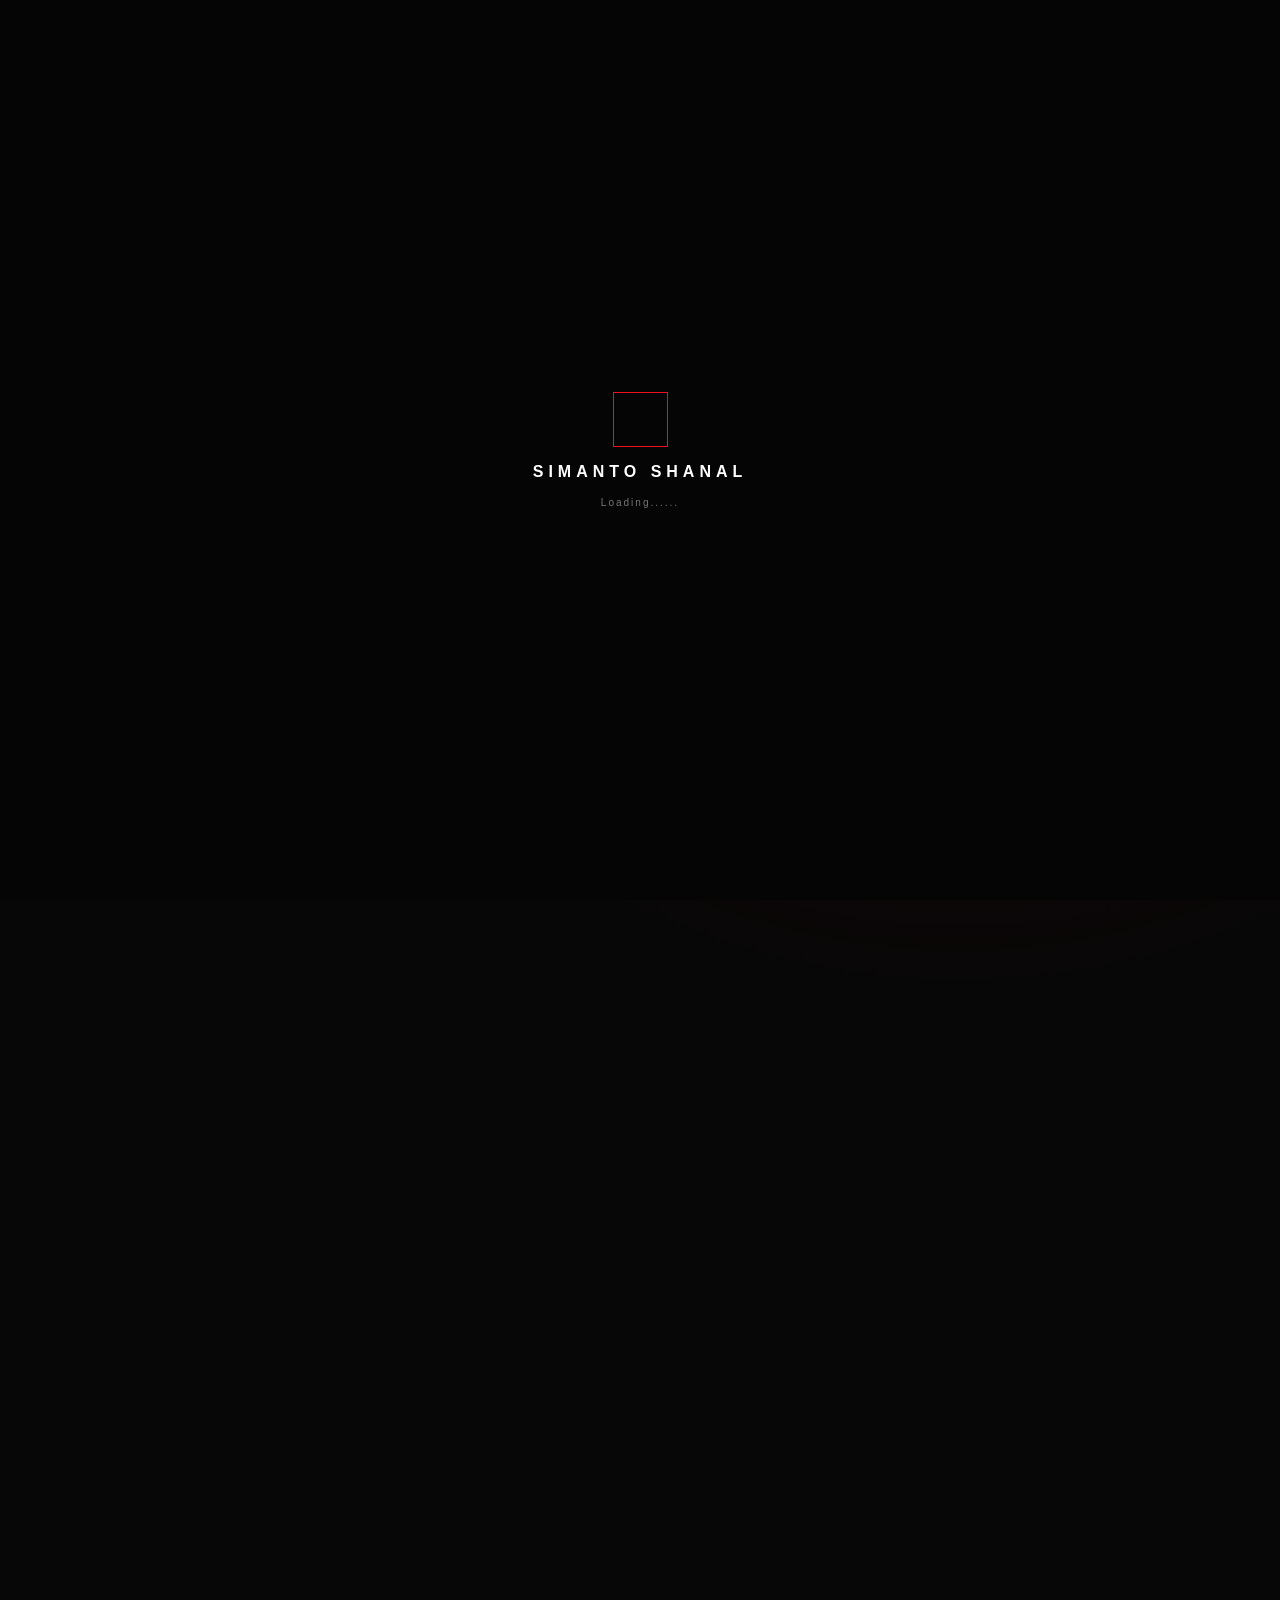
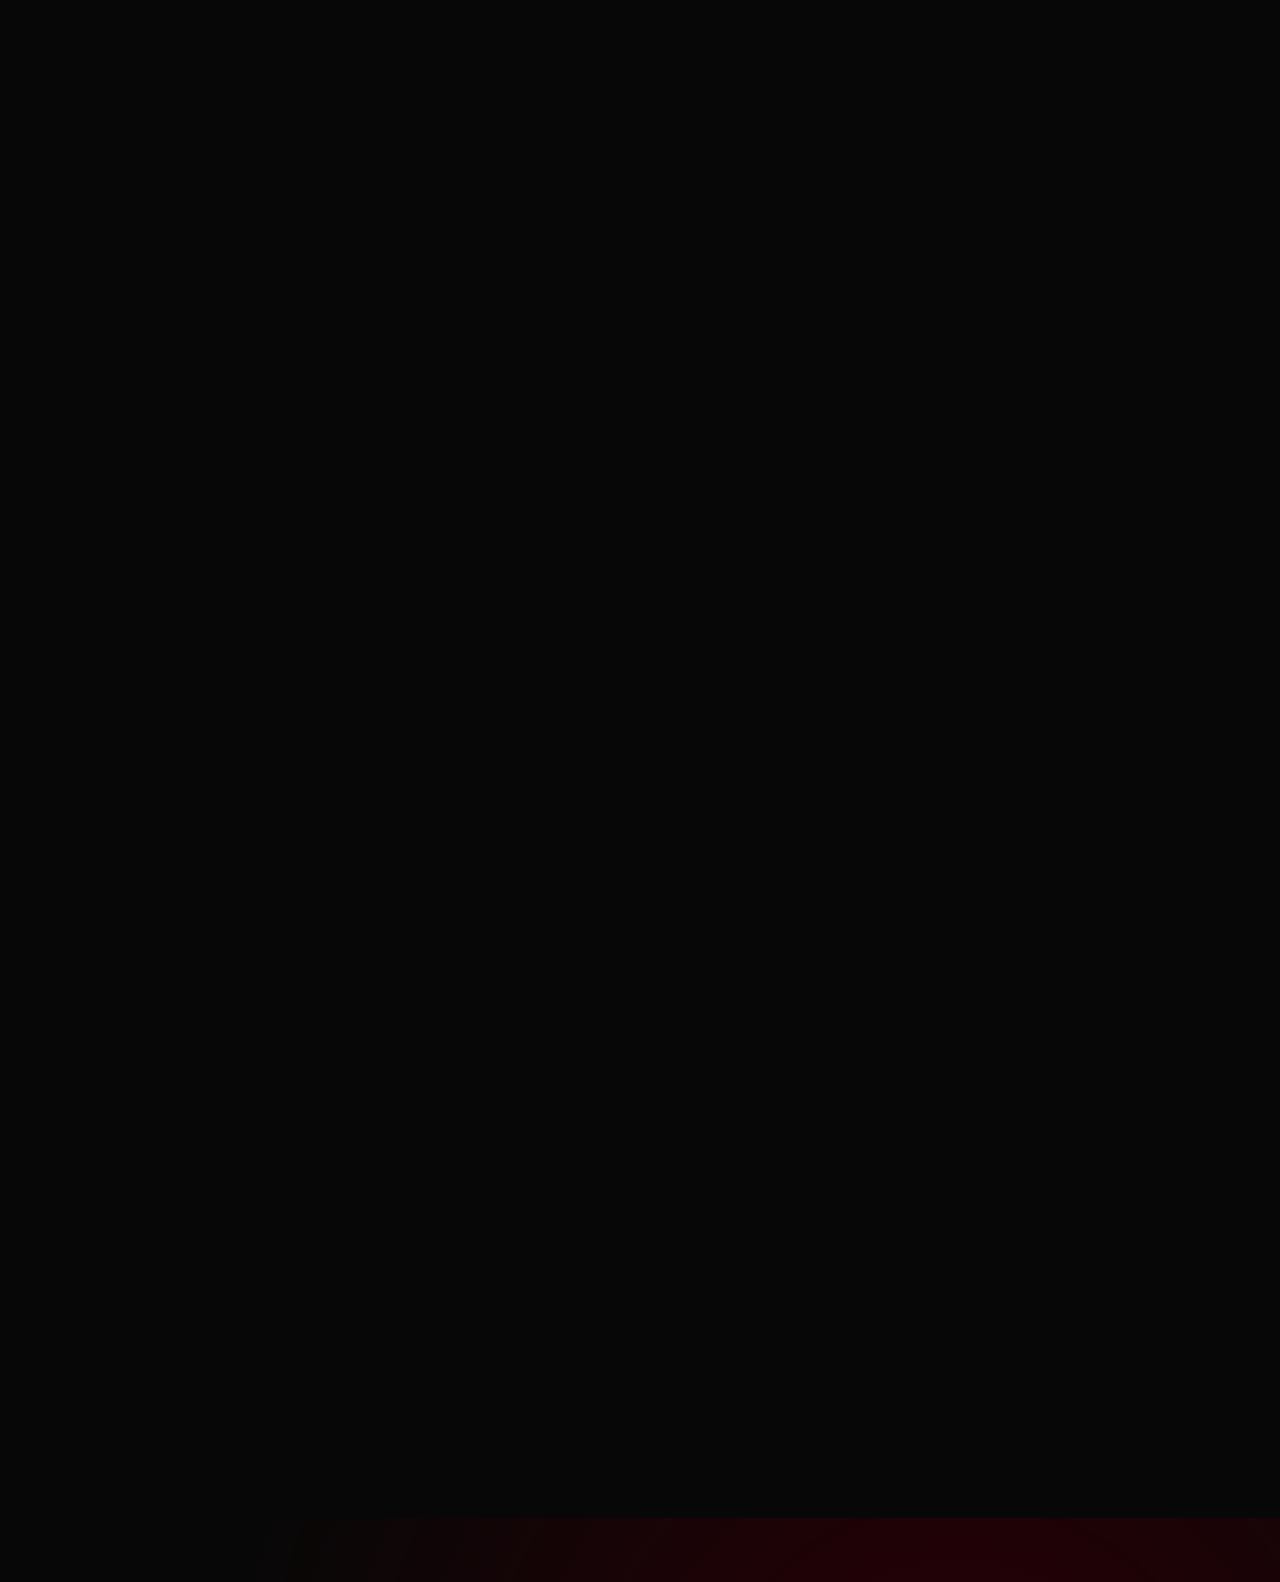
==== index.html @ fb2a5cb0 "Change project background image to new photo Updated project article background image." ====
<!doctype html><html lang="en-US"><head><meta charset="utf-8"><meta name="viewport" content="width=device-width,initial-scale=1"><meta name="theme-color" content="#080808"><meta name="description" content="SIMANTO SHANAL — interactive 3D personal portfolio."><title>SIMANTO SHANAL | 3D Profile</title><link rel="stylesheet" href="style.css"></head><body>
<div class="noise"></div><canvas id="particles" aria-hidden="true"></canvas>
<div id="loader"><div class="loader-cube"><i></i><i></i><i></i><i></i><i></i><i></i></div><strong>SIMANTO SHANAL</strong><span>Loading......</span></div>
<header class="nav"><a class="logo magnetic" href="#home"><b>I AM</b><b>SS</b><em>.</em></a><nav><a href="#about">About</a><a href="#skills">Skills</a><a href="#projects">Projects</a><a href="#certificates">Certificates</a><a href="#gallery">Gallery</a><a href="#contact">Contact</a></nav><button id="theme" class="round magnetic" aria-label="Toggle theme">◐</button><button id="menu" class="round menu" aria-label="Open menu">☰</button></header>
<main>
<section id="home" class="hero"><div class="heroText"><p class="kicker">ELECTRICAL &amp; ELECTRONIC ENGINEERING • PROFILE</p><h1><span>SIMANTO</span><span class="outline">SHANAL</span></h1><p class="type">I’m a <strong id="typed">EEE Student</strong><i></i></p><p class="intro">Exploring engineering, code, and technology through an interactive three-dimensional portfolio.</p><div class="actions"><a href="#projects" class="btn red magnetic">Explore Work <b>↗</b></a><a href="assets/cv.pdf" target="_blank" class="btn magnetic">View CV</a><a href="assets/cv.pdf" download class="btn magnetic">Download CV ↓</a></div></div>
<div class="hero3d" id="hero3d"><div class="orbit orbit1"><i></i></div><div class="orbit orbit2"><i></i></div><div class="core"><div class="cube"><div class="face f1"><img src="Screenshot 2026-09-24 064106.png" alt="cube" style="width: 100%; height: 100%; object-fit: cover;"></div><div class="face f2"><img src="IMG_20261013_212033.jpg" alt="cube" style="width: 100%; height: 100%; object-fit: cover;"></div><div class="face f3">⚡</div><div class="face f4">me</div><div class="face f5"><img src="Screenshot 2026-10-13 234435.png" alt="cube" style="width: 100%; height: 100%; object-fit: cover;"></div><div class="face f6"><img src="24010610" alt="cube" style="width: 100%; height: 95%; object-fit: cover;"></div></div></div><div class="floatTag t1">ENGINEERING STUDENT</div><div class="floatTag t2">CREATOR</div><div class="floatTag t3">LEARNER</div></div><a class="scroll" href="#about">SCROLL <span>↓</span></a></section>
<section id="about" class="section"><div class="sectionHead reveal"><span>01</span><p>ABOUT ME</p><h2>Ideas with <em>depth.</em></h2></div><div class="aboutGrid"><article class="glass tilt reveal"><div class="wireSphere"><i></i><i></i><i></i></div><h3>Hello, I’m Simanto.</h3><p>I’m an Electrical &amp; Electronic Engineering student at Jamalpur Science & Technology University (JSTU), currently in my 2nd year, 1st semester and interested in circuits, programming, modern technology, and building new skills,I am passonate about my EEE,cicuit design and electronics.</p></article><div class="stats"><article class="tilt reveal"><strong>EEE</strong><span>My Field</span></article><article class="tilt reveal"><strong>∞</strong><span>Curiosity</span></article><article class="tilt reveal"><strong>100%</strong><span>Learning</span></article></div></div></section>
<section id="skills" class="section"><div class="sectionHead reveal"><span>02</span><p>SKILLS</p><h2>My <em>toolbox.</em></h2></div><div class="skillStage reveal"><div class="skillOrbit"><div class="skillCore">SKILLS</div><span style="--a:0deg">autocad</span><span style="--a:60deg">c programing</span><span style="--a:120deg">circuit sim</span><span style="--a:180deg">HTML</span><span style="--a:240deg">CSS</span><span style="--a:300deg">JavaScript</span></div><div class="skillCopy"><h3>Learning by building.</h3><p>A continuous journey of exploring circuit design, programming, and engineering tools to build innovative solutions</p></div></div></section>
<article class="project tilt reveal" style="background-image: url('photo_2026-10-14_03-09-18.jpg'); background-size: cover; background-position: center; position: relative;">
  <!-- ছবির উপর হালকা কালো ওভারলে -->
  <div style="position: absolute; top: 0; left: 0; width: 100%; height: 100%; background: rgba(0, 0, 0, 0.6); z-index: 1;"></div>

  <!-- কার্ডের মূল কনটেন্ট -->
  <div style="position: relative; z-index: 2; padding: 15px;">
    <b>01</b>
    <div class="mini3d"><i></i><i></i><i></i></div>
    <h3>AUTOMATIC PLANT WATERING SYSTEM</h3>
    <p>An automated system to water plants efficiently using sensors.</p>
    
    <!-- প্রজেক্টের ইউটিউব লিংক -->
    <a href="https://youtu.be/Flkll2dmREE?feature=shared" target="_blank" style="display: inline-block; margin-bottom: 12px; color: #ff3366; font-weight: bold;">View Project ↗️</a>

    <!-- লাইক ও কমেন্ট বাটন -->
    <div class="project-engagement" style="display: flex; align-items: center; justify-content: space-between; border-top: 1px solid rgba(255, 255, 255, 0.2); padding-top: 10px; margin-top: 5px;">
      
      <!-- লাইক বাটন -->
      <button id="like-btn-1" onclick="toggleLike()" style="background: rgba(255,255,255,0.1); border: none; color: #fff; padding: 5px 12px; border-radius: 20px; cursor: pointer; font-size: 13px;">
        ❤️ <span id="like-count">12</span> Likes
      </button>

      <!-- কমেন্ট টগল বাটন -->
      <button onclick="toggleCommentBox()" style="color: #fff; font-size: 13px; text-decoration: none; background: rgba(255,255,255,0.1); border: none; padding: 5px 12px; border-radius: 20px; cursor: pointer;">
        💬 Comment
      </button>

    </div>

    <!-- কমেন্ট লেখার বক্স ও লিস্ট (প্রথমে লুকিয়ে থাকবে) -->
    <div id="comment-section" style="display: none; margin-top: 12px; border-top: 1px dashed rgba(255,255,255,0.2); padding-top: 10px;">
      <div style="display: flex; gap: 5px;">
        <input type="text" id="comment-input" placeholder="Write a comment..." style="flex: 1; padding: 5px 10px; border-radius: 4px; border: none; font-size: 12px;">
        <button onclick="addComment()" style="background: #ff3366; color: #fff; border: none; padding: 5px 10px; border-radius: 4px; cursor: pointer; font-size: 12px;">Post</button>
      </div>
      <!-- কমেন্টগুলো এখানে জমা হয়ে দেখাবে -->
      <div id="comment-list" style="margin-top: 8px; max-height: 80px; overflow-y: auto; font-size: 12px; text-align: left;">
      </div>
    </div>

  </div>
</article>

<!-- জাভাস্ক্রিপ্ট কোড -->
<script>
  // লাইক টগল ফাংশন
  function toggleLike() {
    let countSpan = document.getElementById('like-count');
    let likeBtn = document.getElementById('like-btn-1');
    let currentLikes = parseInt(countSpan.innerText);
    let hasLiked = localStorage.getItem('project1_liked');

    if (!hasLiked) {
      currentLikes += 1;
      countSpan.innerText = currentLikes;
      localStorage.setItem('project1_liked', 'true');
      likeBtn.style.background = 'rgba(255, 51, 102, 0.4)';
    } else {
      currentLikes -= 1;
      countSpan.innerText = currentLikes;
      localStorage.removeItem('project1_liked');
      likeBtn.style.background = 'rgba(255,255,255,0.1)';
    }
  }

  // কমেন্ট বক্স ওপেন/ক্লোজ করার ফাংশন
  function toggleCommentBox() {
    let box = document.getElementById('comment-section');
    if (box.style.display === 'none') {
      box.style.display = 'block';
    } else {
      box.style.display = 'none';
    }
  }

  // কমেন্ট যোগ করার ফাংশন
  function addComment() {
    let input = document.getElementById('comment-input');
    let commentText = input.value.trim();
    if (commentText === '') return;

    let list = document.getElementById('comment-list');
    let p = document.createElement('p');
    p.style.margin = '3px 0';
    p.style.background = 'rgba(255,255,255,0.1)';
    p.style.padding = '3px 6px';
    p.style.borderRadius = '3px';
    p.innerText = commentText;

    list.appendChild(p);
    input.value = ''; // ইনপুট বক্স খালি করা
  }
<section id="certificates" class="section"><div class="sectionHead reveal"><span>04</span><p>ACHIEVEMENTS</p><h2>Certificates, <em>flipped.</em></h2></div><div class="certGrid"><article class="cert reveal" tabindex="0"><div class="certInner"><div class="certFront"><span>01</span><strong>CERTIFICATE</strong><small>Hover / tap to flip</small></div><div class="certBack"><h3>Your Certificate</h3><p><img src="Screenshot 2026-10-04 022624.png" alt="gallery" style="width: 100%; height: 100%; object-fit: cover;></p><a href="assets/certificate-1.pdf" target="_blank">Open Certificate ↗</a></div></div></article><article class="cert reveal" tabindex="0"><div class="certInner"><div class="certFront"><span>02</span><strong>CERTIFICATE</strong><small>Hover / tap to flip</small></div><div class="certBack"><h3>my Certificate</h3><p><img src="Screenshot 2026-10-04 022640.png" alt="gallery" style="width: 100%; height: 100%; object-fit: cover;></p><a href="assets/certificate-2.pdf" target="_blank">Open Certificate ↗</a></div></div></article></div></section>
<section id="gallery" class="section"><div class="sectionHead reveal"><span>05</span><p>GALLERY</p><h2>Moments with <em>perspective.</em></h2></div><div class="gallery"><article class="photo tilt reveal"><div class="photoVisual"><img src="Screenshot 2026-10-02 022958.png" alt="gallery" style="width: 100%; height: 100%; object-fit: cover;"></div><div class="photoBar"></button></form><div class="comments"></div<button class="like">♡ <span>0</span></button><button class="commentToggle">Comment</button></div><form class="commentForm"><input aria-label="Comment" maxlength="120" placeholder="Write a comment…"><button>Post></article><article class="photo tilt reveal"><div class="photoVisual alt"><span><img src="Screenshot 2026-10-02 022911.png" alt="gallery" style="width: 100%; height: 100%; object-fit: cover;"></span></div><div class="photoBar"><button class="like">♡ <span>0</span></button><button class="commentToggle">Comment</button></div><form class="commentForm"><input aria-label="Comment" maxlength="120" placeholder="Write a comment…"><button>Post</button></form><div class="comments"></div></article></div><p class="localNote">Likes and comments are stored on this browser. Add a database later for shared public interactions.</p></section>
<section id="contact" class="contact section"><div class="sectionHead reveal"><span>06</span><p>CONTACT</p><h2>Let’s <em>connect.</em></h2></div><div class="contactOrbit reveal"><div class="contactCore"><p class="type" style="font-size": 9px>CLICK ICON TO CONNECT</p></div><a style="--a:0deg" href="https://github.com/" target="_blank" rel="noopener"><b>GH</b><span>GitHub</span></a><a style="--a:72deg" href="https://x.com/SimantoSanyal" target="_blank" rel="noopener"><b>X</b><span>X</span></a><a style="--a:144deg" href="https://www.facebook.com/watching.013" target="_blank" rel="noopener"><b>FB</b><span>Facebook</span></a><a style="--a:216deg" href="https://instagram.com/sanyal_jr._10_?exln=eWQxYW9rY3B1c3pu" target="_blank" rel="noopener"><b>IG</b><span>Instagram</span></a><a style="--a:288deg" href="mailto:shimantos292@gmail.com"><b>@</b><span>Email</span></a></div></section>
</main><footer><strong>SIMANTO SHANAL</strong><span>© <i id="year"></i> • Built in 3D.</span></footer><script src="script.js"></script></body></html>
---- style.css ----
:root{--red:#f20d20;--red2:#9e0010;--black:#070707;--panel:#101010;--white:#f7f7f7;--muted:#a7a7a7;--line:#292929;--mx:0;--my:0}*{box-sizing:border-box}html{scroll-behavior:smooth}body{margin:0;background:var(--black);color:var(--white);font-family:Inter,Arial,Helvetica,sans-serif;overflow-x:hidden;transition:.4s;background-image:radial-gradient(circle at 75% 8%,#2a0005 0,transparent 25%)}body.light{--black:#f4f4f4;--panel:#fff;--white:#0a0a0a;--muted:#555;--line:#d4d4d4;background-image:radial-gradient(circle at 75% 8%,#ffd7da 0,transparent 28%)}a{color:inherit;text-decoration:none}button,input{font:inherit}.noise{position:fixed;inset:0;pointer-events:none;opacity:.055;z-index:90;background-image:url("data:image/svg+xml,%3Csvg viewBox='0 0 160 160' xmlns='http://www.w3.org/2000/svg'%3E%3Cfilter id='n'%3E%3CfeTurbulence type='fractalNoise' baseFrequency='.85' numOctaves='3' stitchTiles='stitch'/%3E%3C/filter%3E%3Crect width='100%25' height='100%25' filter='url(%23n)' opacity='.8'/%3E%3C/svg%3E")}#particles{position:fixed;inset:0;width:100%;height:100%;pointer-events:none;z-index:-1}.nav{position:fixed;top:0;left:0;right:0;height:76px;padding:0 5vw;display:flex;align-items:center;z-index:80;background:linear-gradient(#070707dd,transparent);backdrop-filter:blur(8px)}body.light .nav{background:linear-gradient(#f4f4f4e8,transparent)}.logo{display:flex;align-items:center;font-size:24px;letter-spacing:-5px;perspective:200px}.logo b{display:block;background:var(--white);color:var(--black);padding:5px 8px;transform:rotateY(25deg)}.logo b:nth-child(2){background:var(--red);color:#fff;transform:rotateY(-25deg)}.logo em{color:var(--red);font-style:normal;margin-left:7px}.nav nav{margin:auto;display:flex;gap:26px}.nav nav a{font-size:12px;letter-spacing:1.3px;text-transform:uppercase;color:var(--muted);transition:.25s}.nav nav a:hover{color:var(--red);transform:translateY(-2px)}.round{width:43px;height:43px;border:1px solid var(--line);border-radius:50%;background:var(--panel);color:var(--white);cursor:pointer}.menu{display:none}.hero{min-height:780px;padding:145px 6vw 80px;display:grid;grid-template-columns:1.05fr .95fr;align-items:center;position:relative;perspective:1200px}.heroText{z-index:2}.kicker,.sectionHead p{font-size:11px;letter-spacing:3px;color:var(--red);font-weight:800}.hero h1{font-size:clamp(64px,9vw,145px);line-height:.74;letter-spacing:-8px;margin:25px 0 36px;transform:perspective(800px) rotateY(calc(var(--mx)*-3deg)) rotateX(calc(var(--my)*2deg));transition:.12s}.hero h1 span{display:block;text-shadow:0 10px 30px #0008}.hero h1 .outline{color:transparent;-webkit-text-stroke:2px var(--white);margin-left:7vw}.type{font-size:20px}.type strong{color:var(--red)}.type i{display:inline-block;height:23px;border-left:2px solid var(--red);margin-left:5px;vertical-align:middle;animation:blink .8s infinite}.intro{color:var(--muted);max-width:580px;line-height:1.7}.actions{display:flex;gap:10px;flex-wrap:wrap;margin-top:28px}.btn{border:1px solid var(--line);padding:15px 20px;font-size:12px;letter-spacing:1px;text-transform:uppercase;transition:.25s;background:var(--panel)}.btn:hover{transform:translateY(-5px) rotateX(8deg);border-color:var(--red)}.btn.red{background:var(--red);border-color:var(--red);color:#fff}.hero3d{height:560px;position:relative;transform-style:preserve-3d;transform:rotateY(calc(var(--mx)*9deg)) rotateX(calc(var(--my)*-8deg));transition:.12s}.core{position:absolute;left:50%;top:50%;width:180px;height:180px;transform:translate(-50%,-50%);perspective:900px}.cube{width:100%;height:100%;position:relative;transform-style:preserve-3d;animation:cubeSpin 14s linear infinite}.face{position:absolute;width:180px;height:180px;border:2px solid var(--red);background:#090909d9;color:#fff;display:grid;place-items:center;font-size:38px;font-weight:900;box-shadow:inset 0 0 35px #f20d2020,0 0 35px #f20d2018;backdrop-filter:blur(10px)}.f1{transform:translateZ(90px)}.f2{transform:rotateY(180deg) translateZ(90px)}.f3{transform:rotateY(90deg) translateZ(90px)}.f4{transform:rotateY(-90deg) translateZ(90px)}.f5{transform:rotateX(90deg) translateZ(90px)}.f6{transform:rotateX(-90deg) translateZ(90px)}.orbit{position:absolute;left:50%;top:50%;border:1px solid #f20d2077;border-radius:50%;transform-style:preserve-3d}.orbit1{width:390px;height:390px;margin:-195px;transform:rotateX(68deg);animation:orbit 10s linear infinite}.orbit2{width:500px;height:500px;margin:-250px;transform:rotateY(70deg);animation:orbit2 15s linear infinite}.orbit i{position:absolute;width:18px;height:18px;border-radius:50%;background:var(--red);box-shadow:0 0 25px var(--red);left:50%;top:-9px}.floatTag{position:absolute;padding:9px 13px;border:1px solid var(--line);background:#080808aa;color:#fff;font-size:9px;letter-spacing:2px;animation:float 4s ease-in-out infinite}.t1{left:5%;top:24%}.t2{right:3%;top:35%;animation-delay:-1.5s}.t3{left:14%;bottom:18%;animation-delay:-3s}.scroll{position:absolute;bottom:32px;left:6vw;font-size:9px;letter-spacing:3px;color:var(--muted)}.scroll span{color:var(--red);animation:bob 1.5s infinite;display:inline-block}.section{padding:120px 7vw;position:relative}.sectionHead{margin-bottom:55px}.sectionHead>span{font-size:11px;border:1px solid var(--red);color:var(--red);padding:7px 9px;display:inline-block;transform:rotate(-6deg)}.sectionHead h2{font-size:clamp(44px,7vw,95px);line-height:.9;letter-spacing:-5px;margin:12px 0}.sectionHead h2 em{font-style:normal;color:transparent;-webkit-text-stroke:1px var(--red)}.aboutGrid{display:grid;grid-template-columns:1.3fr .7fr;gap:20px;perspective:1200px}.glass,.stats article,.project,.photo{border:1px solid var(--line);background:linear-gradient(145deg,var(--panel),transparent);transform-style:preserve-3d}.glass{min-height:390px;padding:42px;position:relative;overflow:hidden}.glass h3{font-size:32px;margin-top:170px}.glass p{color:var(--muted);max-width:650px;line-height:1.7}.wireSphere{position:absolute;right:60px;top:65px;width:150px;height:150px;border:2px solid var(--red);border-radius:50%;animation:sphere 7s linear infinite;transform-style:preserve-3d}.wireSphere:before,.wireSphere:after,.wireSphere i{content:"";position:absolute;inset:18px;border:1px solid var(--red);border-radius:50%;transform:rotateY(65deg)}.wireSphere:after{transform:rotateX(65deg)}.wireSphere i:nth-child(1){inset:45%;background:var(--red);box-shadow:0 0 25px var(--red)}.stats{display:grid;gap:20px}.stats article{display:flex;flex-direction:column;justify-content:center;padding:28px}.stats strong{font-size:54px;color:var(--red);transform:translateZ(40px)}.stats span{color:var(--muted);transform:translateZ(25px)}.skillStage{min-height:510px;border-block:1px solid var(--line);display:grid;grid-template-columns:1fr 1fr;align-items:center;perspective:1000px}.skillOrbit{width:360px;height:360px;border:1px solid #f20d2055;border-radius:50%;position:relative;margin:auto;transform-style:preserve-3d;animation:skillSpin 16s linear infinite}.skillCore{position:absolute;inset:100px;border-radius:50%;display:grid;place-items:center;background:var(--red);color:#fff;font-weight:900;box-shadow:0 0 60px #f20d2055}.skillOrbit span{--r:180px;position:absolute;left:50%;top:50%;width:70px;height:70px;margin:-35px;border:1px solid var(--red);background:var(--panel);display:grid;place-items:center;font-weight:900;transform:rotate(var(--a)) translateX(var(--r)) rotate(calc(var(--a)*-1));border-radius:16px;box-shadow:0 12px 30px #0006}.skillCopy h3{font-size:40px}.skillCopy p{max-width:480px;color:var(--muted);line-height:1.7}.cards{display:grid;grid-template-columns:repeat(3,1fr);gap:18px;perspective:1400px}.project{padding:28px;min-height:420px;position:relative;overflow:hidden}.project>b{color:var(--red)}.project h3{font-size:25px;margin-top:220px;transform:translateZ(35px)}.project p{color:var(--muted);line-height:1.6;transform:translateZ(25px)}.project a{color:var(--red);font-size:12px;font-weight:800}.mini3d{position:absolute;top:75px;left:50%;width:100px;height:100px;transform-style:preserve-3d;animation:cubeSpin 9s linear infinite}.mini3d i{position:absolute;inset:0;border:2px solid var(--red)}.mini3d i:nth-child(2){transform:rotateY(60deg)}.mini3d i:nth-child(3){transform:rotateX(60deg)}.pyramid{animation:orbit 7s linear infinite}.rings i{border-radius:50%}.certGrid{display:grid;grid-template-columns:1fr 1fr;gap:25px;perspective:1200px}.cert{height:310px;perspective:1000px;cursor:pointer}.certInner{position:relative;width:100%;height:100%;transform-style:preserve-3d;transition:.75s cubic-bezier(.2,.8,.2,1)}.cert:hover .certInner,.cert.flipped .certInner,.cert:focus .certInner{transform:rotateY(180deg)}.certFront,.certBack{position:absolute;inset:0;backface-visibility:hidden;border:1px solid var(--line);padding:35px;background:var(--panel);display:flex;flex-direction:column;justify-content:center}.certFront:before{content:"";position:absolute;inset:20px;border:1px solid var(--red);transform:translateZ(20px)}.certFront span{color:var(--red);font-size:50px;font-weight:900}.certFront strong{font-size:30px;letter-spacing:4px}.certFront small{color:var(--muted);margin-top:12px}.certBack{transform:rotateY(180deg);background:var(--red);color:#fff}.certBack h3{font-size:32px}.certBack a{font-weight:900}.gallery{display:grid;grid-template-columns:1fr 1fr;gap:24px;perspective:1400px}.photo{padding:14px}.photoVisual{height:360px;display:grid;place-items:center;background:repeating-linear-gradient(135deg,#0b0b0b,#0b0b0b 15px,#151515 15px,#151515 30px);border:1px solid #333;position:relative;overflow:hidden}.photoVisual:before{content:"";position:absolute;width:190px;height:190px;border:2px solid var(--red);transform:rotate(45deg);animation:photoShape 8s ease-in-out infinite}.photoVisual.alt:before{border-radius:50%;transform:none}.photoVisual span{z-index:1;font-size:11px;letter-spacing:4px;color:#fff}.photoBar{display:flex;gap:10px;padding-top:14px}.photoBar button,.commentForm button{border:1px solid var(--line);background:var(--panel);color:var(--white);padding:10px 14px;cursor:pointer}.like.active{color:var(--red);border-color:var(--red)}.commentForm{display:none;gap:8px;margin-top:10px}.commentForm.show{display:flex}.commentForm input{flex:1;min-width:0;padding:11px;background:transparent;border:1px solid var(--line);color:var(--white)}.comments{font-size:12px;color:var(--muted)}.comments p{border-left:2px solid var(--red);padding-left:8px}.localNote{color:var(--muted);font-size:11px}.contact{min-height:760px}.contactOrbit{width:470px;height:470px;margin:80px auto;position:relative;border:1px solid #f20d2044;border-radius:50%;animation:contactSpin 28s linear infinite;transform-style:preserve-3d}.contactCore{position:absolute;inset:150px;border-radius:50%;display:grid;place-items:center;background:var(--red);font-size:60px;font-weight:900;color:#fff;box-shadow:0 0 80px #f20d2050}.contactOrbit a{position:absolute;left:50%;top:50%;width:90px;height:90px;margin:-45px;transform:rotate(var(--a)) translateX(235px) rotate(calc(var(--a)*-1));border:1px solid var(--line);background:var(--panel);display:flex;flex-direction:column;align-items:center;justify-content:center;border-radius:50%;transition:.25s}.contactOrbit a:hover{border-color:var(--red);box-shadow:0 0 30px #f20d2030}.contactOrbit a b{color:var(--red);font-size:20px}.contactOrbit a span{font-size:9px;color:var(--muted)}footer{padding:45px 7vw;border-top:1px solid var(--line);display:flex;justify-content:space-between}footer strong{color:var(--red)}footer span{color:var(--muted);font-size:12px}.reveal{opacity:0;transform:translateY(70px) rotateX(12deg);transition:opacity .8s,transform .9s}.reveal.visible{opacity:1;transform:none}.tilt{transition:transform .16s ease,border-color .25s}.tilt:hover{border-color:#f20d2077}#loader{position:fixed;inset:0;background:#050505;z-index:200;display:flex;flex-direction:column;align-items:center;justify-content:center;gap:16px;color:#fff;transition:.7s}#loader.hide{opacity:0;visibility:hidden;transform:scale(1.08)}#loader strong{letter-spacing:5px;color:#fff}#loader span{font-size:10px;color:#777;letter-spacing:2px}.loader-cube{width:55px;height:55px;position:relative;transform-style:preserve-3d;animation:cubeSpin 2.5s linear infinite}.loader-cube i{position:absolute;inset:0;border:1px solid var(--red)}.loader-cube i:nth-child(1){transform:translateZ(27px)}.loader-cube i:nth-child(2){transform:rotateY(90deg) translateZ(27px)}.loader-cube i:nth-child(3){transform:rotateX(90deg) translateZ(27px)}
@keyframes cubeSpin{to{transform:rotateX(360deg) rotateY(720deg)}}@keyframes orbit{to{transform:rotateX(68deg) rotateZ(360deg)}}@keyframes orbit2{to{transform:rotateY(70deg) rotateZ(-360deg)}}@keyframes float{50%{transform:translateY(-20px) rotate(3deg)}}@keyframes blink{50%{opacity:0}}@keyframes bob{50%{transform:translateY(8px)}}@keyframes sphere{to{transform:rotateX(360deg) rotateY(360deg)}}@keyframes skillSpin{to{transform:rotateZ(360deg)}}@keyframes contactSpin{to{transform:rotateZ(360deg)}}@keyframes photoShape{50%{transform:rotate(225deg) scale(1.3)}}
@media(max-width:900px){.nav nav{display:none;position:absolute;top:70px;left:5vw;right:5vw;background:var(--panel);border:1px solid var(--line);padding:20px;flex-direction:column}.nav nav.open{display:flex}.menu{display:block;margin-left:8px}.hero{grid-template-columns:1fr;padding-top:125px;min-height:auto}.hero h1{letter-spacing:-4px}.hero3d{height:480px}.aboutGrid,.skillStage,.cards,.certGrid,.gallery{grid-template-columns:1fr}.skillStage{padding:50px 0;gap:60px}.cards{gap:14px}.project{min-height:390px}.contactOrbit{width:320px;height:320px}.contactCore{inset:105px}.contactOrbit a{width:72px;height:72px;margin:-36px;transform:rotate(var(--a)) translateX(160px) rotate(calc(var(--a)*-1))}.section{padding:90px 6vw}.sectionHead h2{letter-spacing:-3px}.wireSphere{right:25px}.contact{min-height:650px}}
@media(max-width:520px){.hero{padding-left:5vw;padding-right:5vw}.hero h1{font-size:60px}.hero h1 .outline{margin-left:0}.hero3d{height:390px;transform:scale(.78)}.core{width:150px;height:150px}.face{width:150px;height:150px}.f1{transform:translateZ(75px)}.f2{transform:rotateY(180deg) translateZ(75px)}.f3{transform:rotateY(90deg) translateZ(75px)}.f4{transform:rotateY(-90deg) translateZ(75px)}.f5{transform:rotateX(90deg) translateZ(75px)}.f6{transform:rotateX(-90deg) translateZ(75px)}.orbit1{width:330px;height:330px;margin:-165px}.orbit2{width:420px;height:420px;margin:-210px}.glass{padding:25px}.glass h3{margin-top:180px}.wireSphere{right:50%;transform:translateX(50%)}.skillOrbit{width:260px;height:260px}.skillCore{inset:75px}.skillOrbit span{--r:130px;width:58px;height:58px;margin:-29px}.photoVisual{height:280px}.contactOrbit{width:260px;height:260px}.contactCore{inset:85px;font-size:40px}.contactOrbit a{width:64px;height:64px;margin:-32px;transform:rotate(var(--a)) translateX(130px) rotate(calc(var(--a)*-1))}.contactOrbit a span{display:none}footer{gap:15px;flex-direction:column}.sectionHead h2{font-size:48px}}
@media(prefers-reduced-motion:reduce){*,*:before,*:after{animation-duration:.001ms!important;animation-iteration-count:1!important;scroll-behavior:auto!important}.reveal{opacity:1;transform:none}}
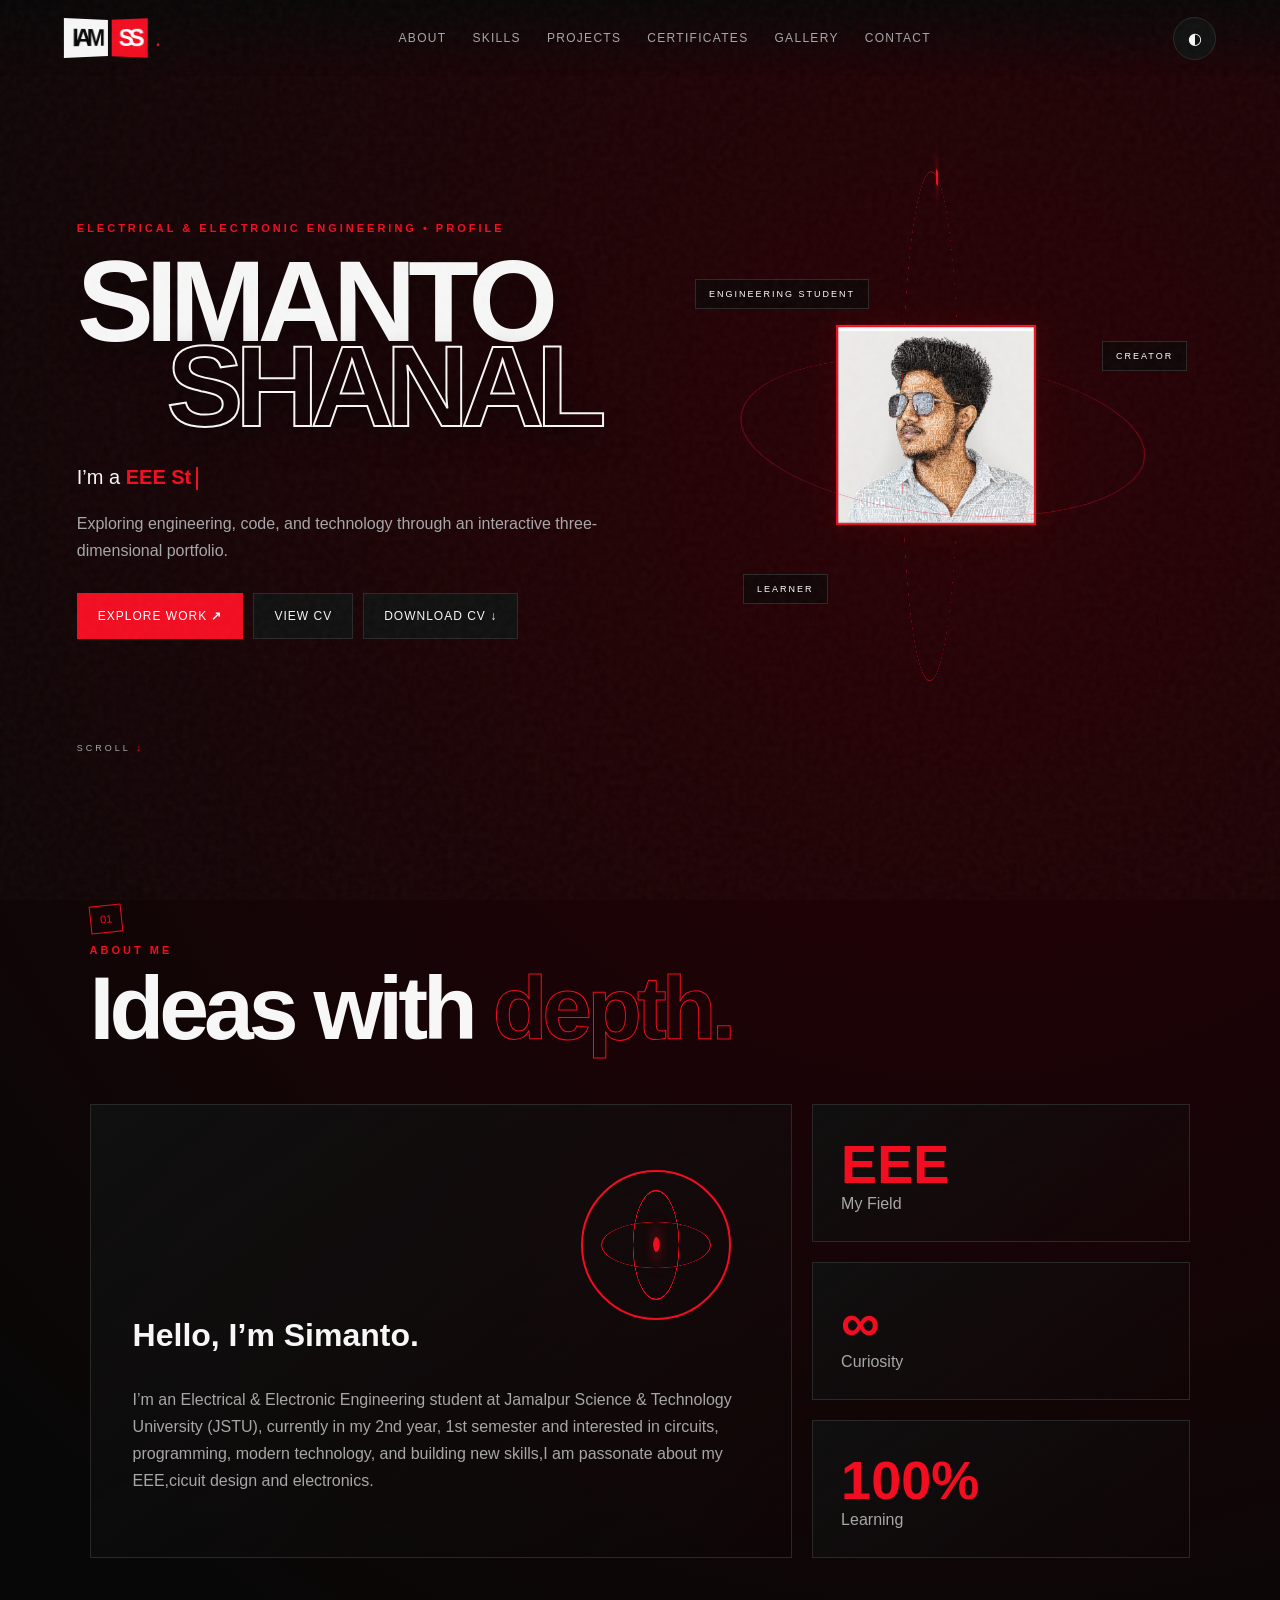
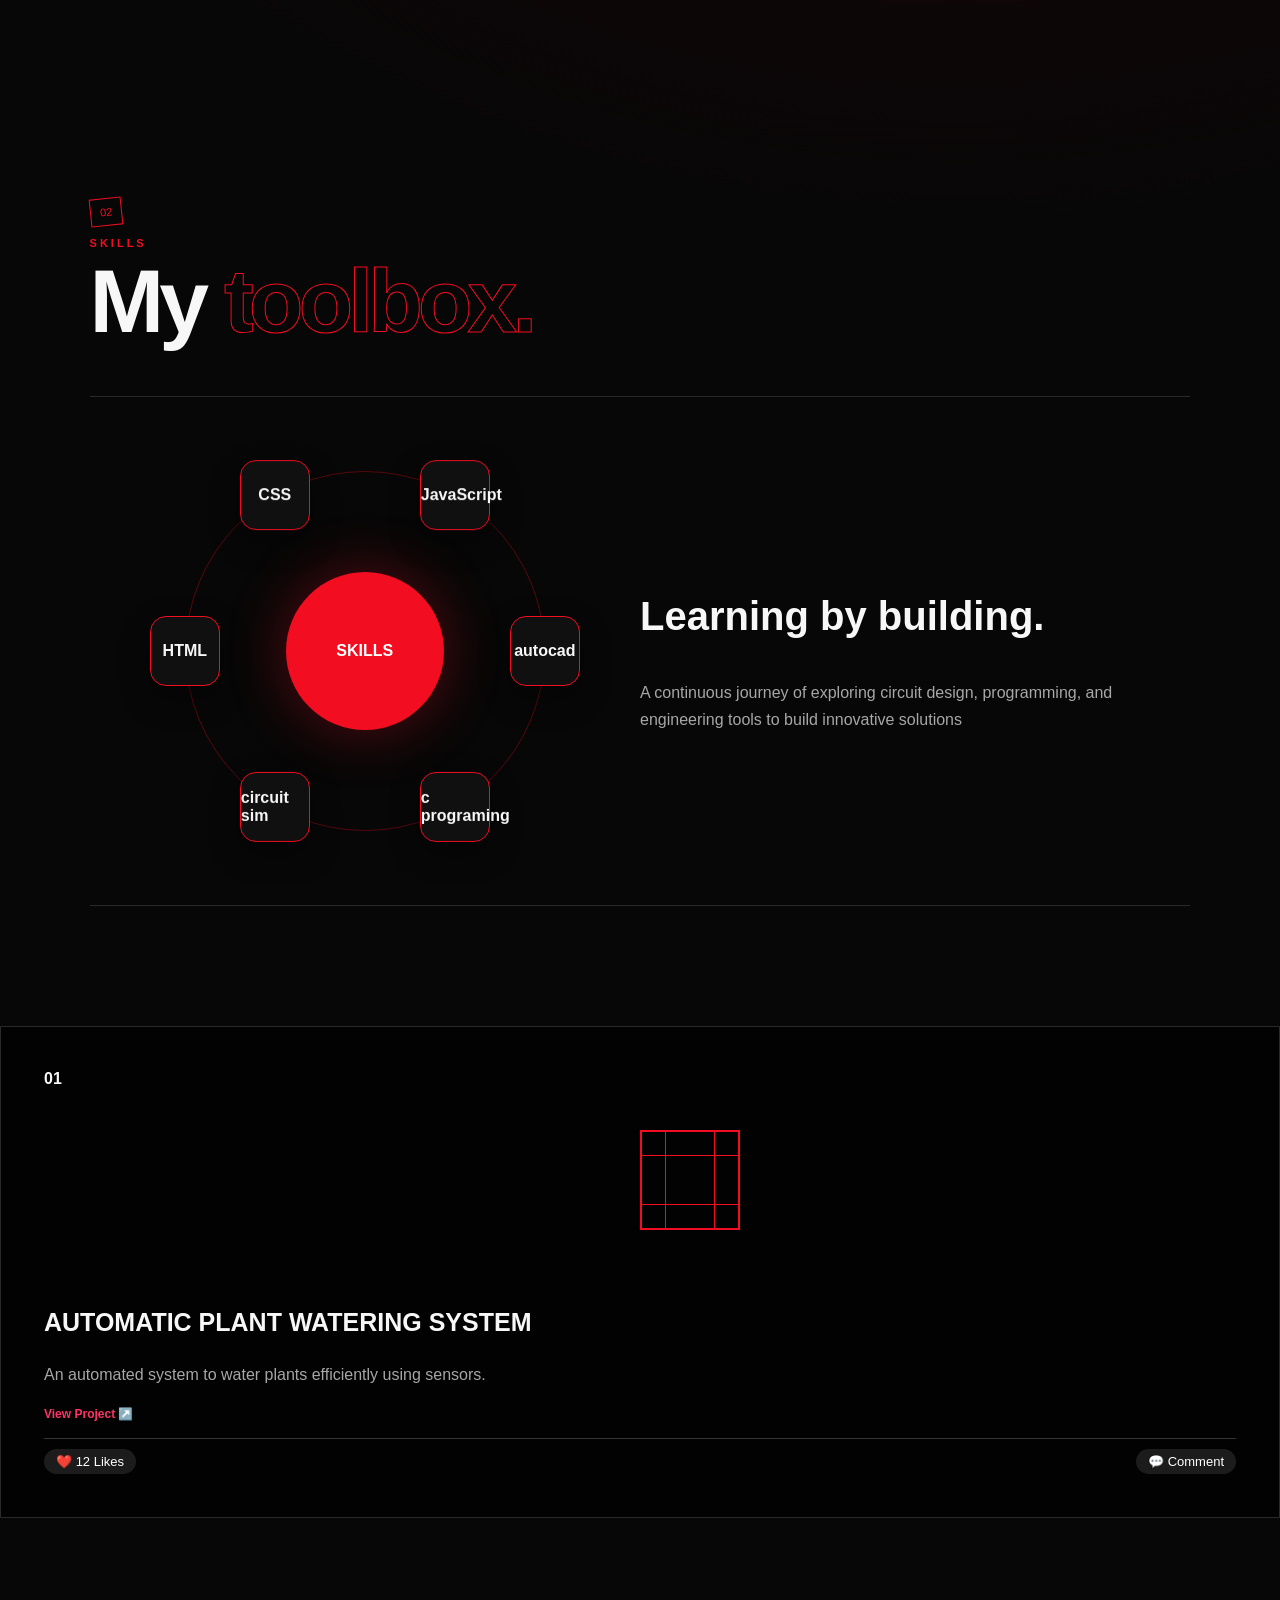
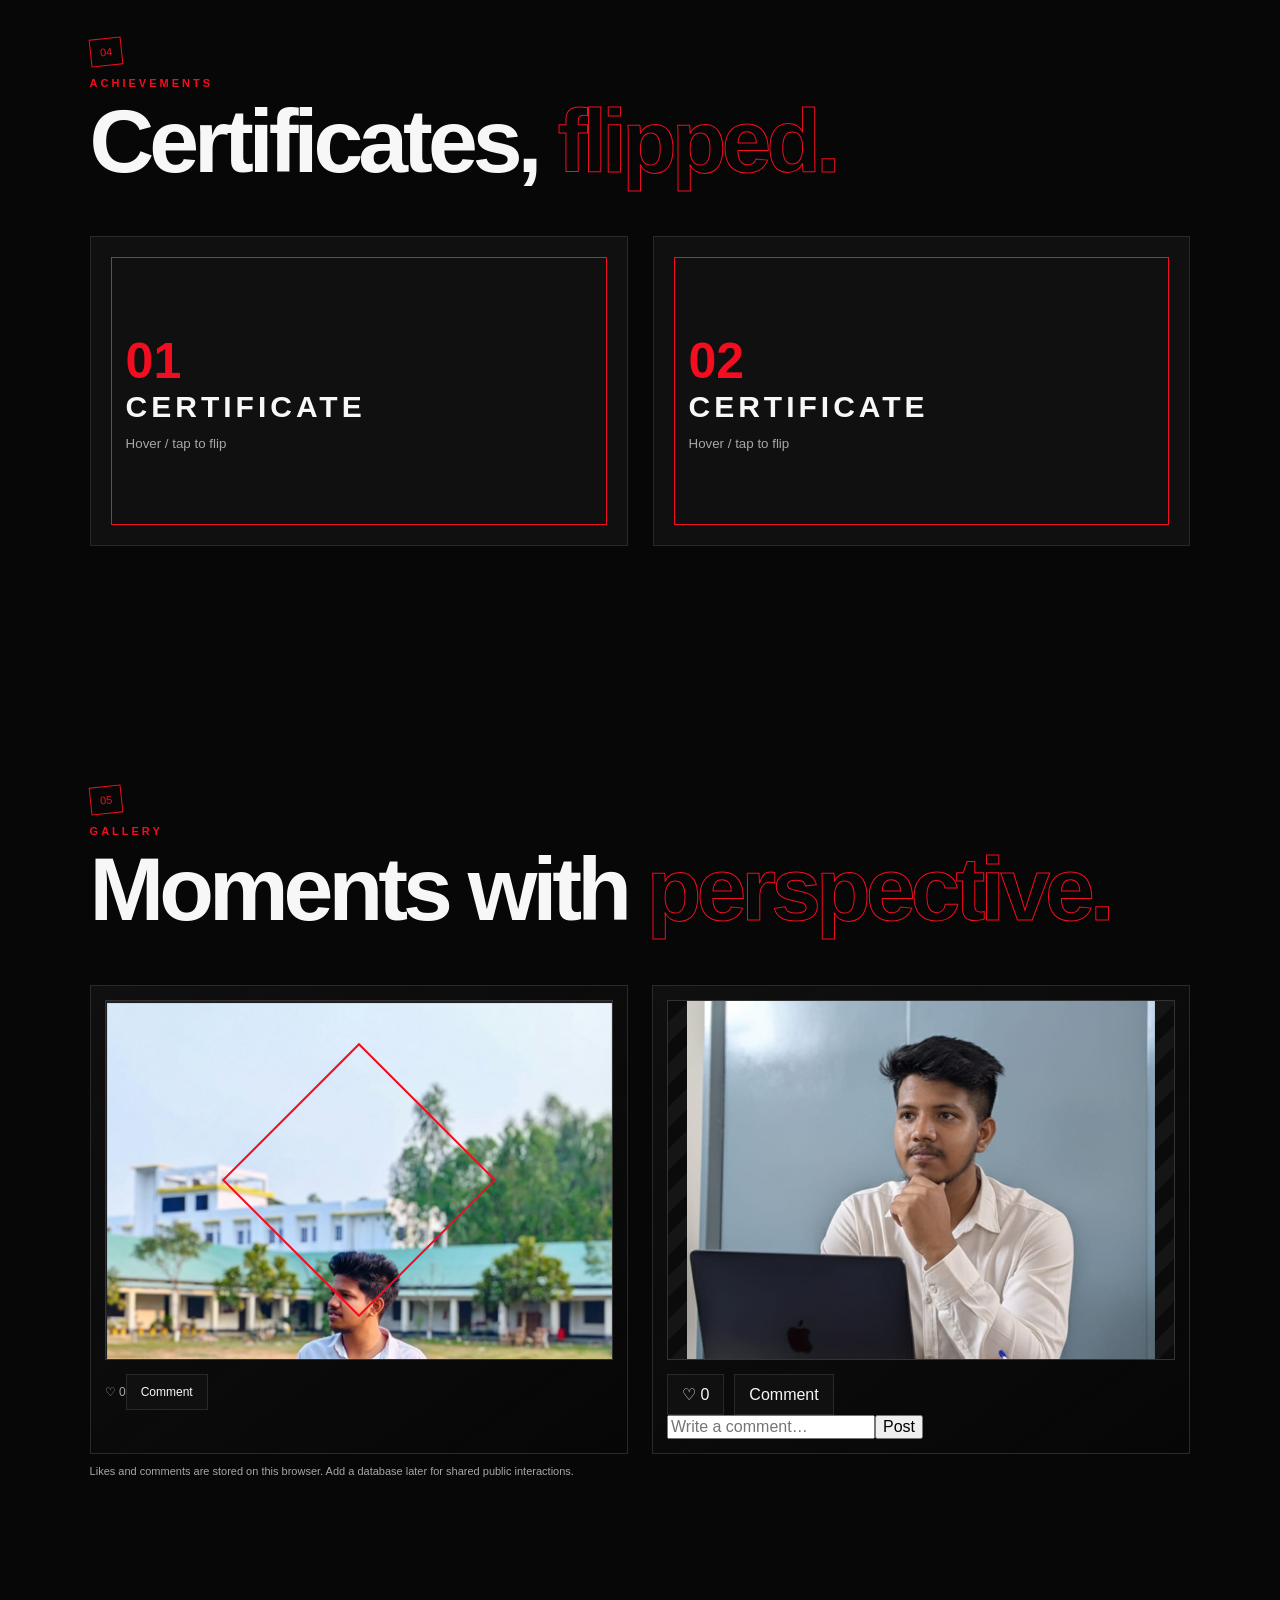
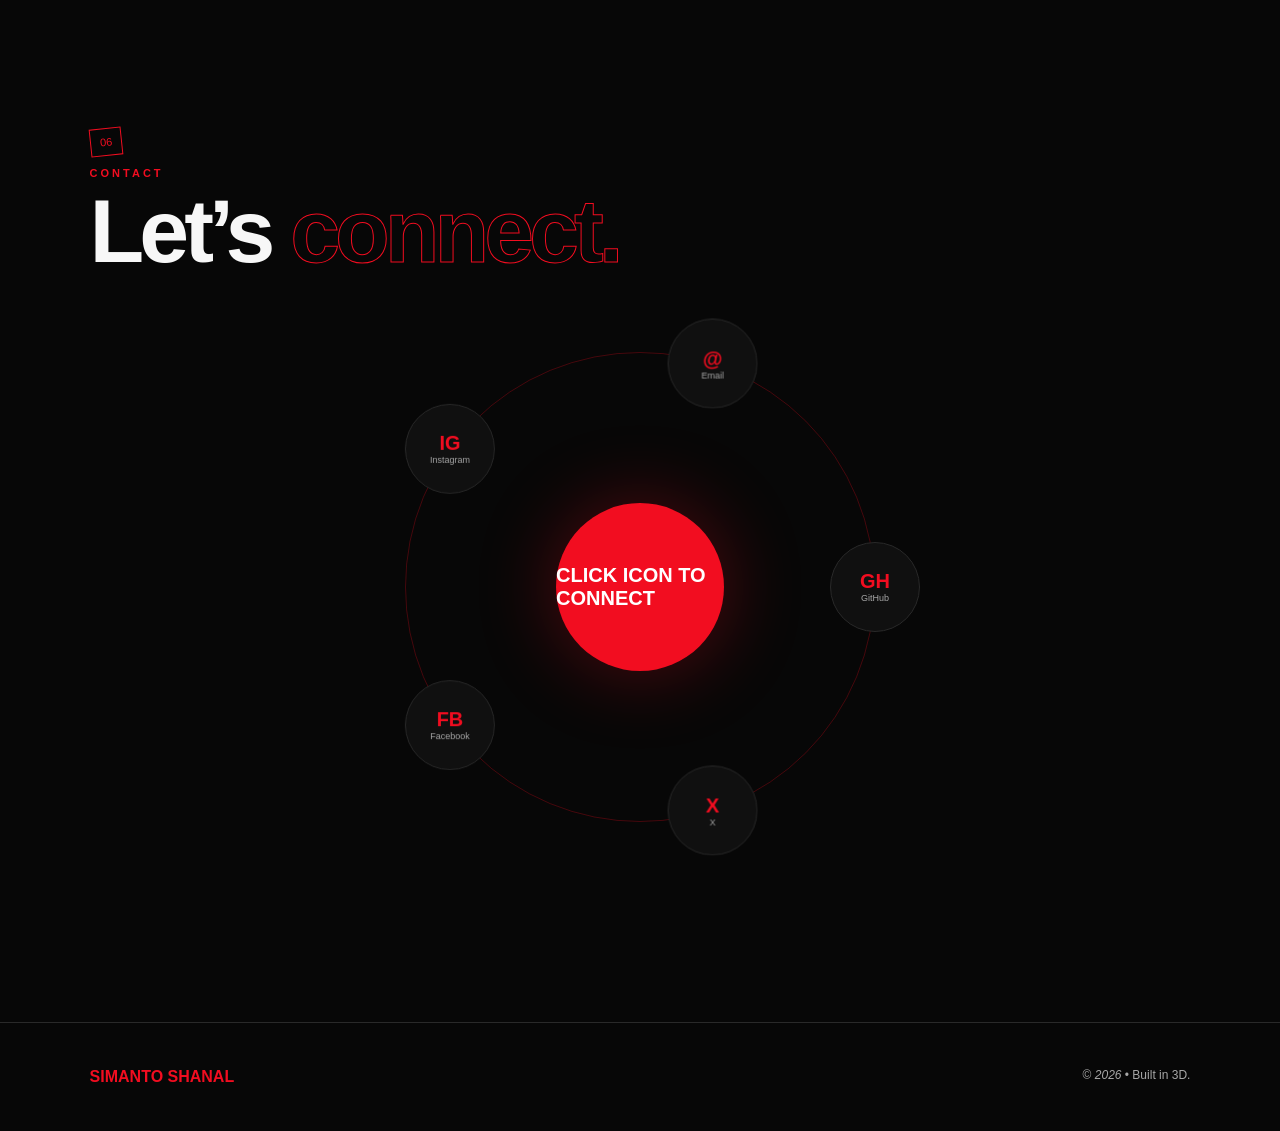
==== commit 07cd2ce1: "Update index.html" ====
--- a/index.html
+++ b/index.html
@@ -7,7 +7,7 @@
 <div class="hero3d" id="hero3d"><div class="orbit orbit1"><i></i></div><div class="orbit orbit2"><i></i></div><div class="core"><div class="cube"><div class="face f1"><img src="Screenshot 2026-09-24 064106.png" alt="cube" style="width: 100%; height: 100%; object-fit: cover;"></div><div class="face f2"><img src="IMG_20261013_212033.jpg" alt="cube" style="width: 100%; height: 100%; object-fit: cover;"></div><div class="face f3">⚡</div><div class="face f4">me</div><div class="face f5"><img src="Screenshot 2026-10-13 234435.png" alt="cube" style="width: 100%; height: 100%; object-fit: cover;"></div><div class="face f6"><img src="24010610" alt="cube" style="width: 100%; height: 95%; object-fit: cover;"></div></div></div><div class="floatTag t1">ENGINEERING STUDENT</div><div class="floatTag t2">CREATOR</div><div class="floatTag t3">LEARNER</div></div><a class="scroll" href="#about">SCROLL <span>↓</span></a></section>
 <section id="about" class="section"><div class="sectionHead reveal"><span>01</span><p>ABOUT ME</p><h2>Ideas with <em>depth.</em></h2></div><div class="aboutGrid"><article class="glass tilt reveal"><div class="wireSphere"><i></i><i></i><i></i></div><h3>Hello, I’m Simanto.</h3><p>I’m an Electrical &amp; Electronic Engineering student at Jamalpur Science & Technology University (JSTU), currently in my 2nd year, 1st semester and interested in circuits, programming, modern technology, and building new skills,I am passonate about my EEE,cicuit design and electronics.</p></article><div class="stats"><article class="tilt reveal"><strong>EEE</strong><span>My Field</span></article><article class="tilt reveal"><strong>∞</strong><span>Curiosity</span></article><article class="tilt reveal"><strong>100%</strong><span>Learning</span></article></div></div></section>
 <section id="skills" class="section"><div class="sectionHead reveal"><span>02</span><p>SKILLS</p><h2>My <em>toolbox.</em></h2></div><div class="skillStage reveal"><div class="skillOrbit"><div class="skillCore">SKILLS</div><span style="--a:0deg">autocad</span><span style="--a:60deg">c programing</span><span style="--a:120deg">circuit sim</span><span style="--a:180deg">HTML</span><span style="--a:240deg">CSS</span><span style="--a:300deg">JavaScript</span></div><div class="skillCopy"><h3>Learning by building.</h3><p>A continuous journey of exploring circuit design, programming, and engineering tools to build innovative solutions</p></div></div></section>
-<article class="project tilt reveal" style="background-image: url('photo_2026-10-14_03-09-18.jpg'); background-size: cover; background-position: center; position: relative;">
+<article class="project tilt reveal" style="background-image: url(''); background-size: cover; background-position: center; position: relative;">
   <!-- ছবির উপর হালকা কালো ওভারলে -->
   <div style="position: absolute; top: 0; left: 0; width: 100%; height: 100%; background: rgba(0, 0, 0, 0.6); z-index: 1;"></div>
 
@@ -36,7 +36,7 @@
 
     </div>
 
-    <!-- কমেন্ট লেখার বক্স ও লিস্ট (প্রথমে লুকিয়ে থাকবে) -->
+    <!-- কমেন্ট লেখার বক্স (প্রথমে লুকিয়ে থাকবে) -->
     <div id="comment-section" style="display: none; margin-top: 12px; border-top: 1px dashed rgba(255,255,255,0.2); padding-top: 10px;">
       <div style="display: flex; gap: 5px;">
         <input type="text" id="comment-input" placeholder="Write a comment..." style="flex: 1; padding: 5px 10px; border-radius: 4px; border: none; font-size: 12px;">
@@ -49,56 +49,6 @@
 
   </div>
 </article>
-
-<!-- জাভাস্ক্রিপ্ট কোড -->
-<script>
-  // লাইক টগল ফাংশন
-  function toggleLike() {
-    let countSpan = document.getElementById('like-count');
-    let likeBtn = document.getElementById('like-btn-1');
-    let currentLikes = parseInt(countSpan.innerText);
-    let hasLiked = localStorage.getItem('project1_liked');
-
-    if (!hasLiked) {
-      currentLikes += 1;
-      countSpan.innerText = currentLikes;
-      localStorage.setItem('project1_liked', 'true');
-      likeBtn.style.background = 'rgba(255, 51, 102, 0.4)';
-    } else {
-      currentLikes -= 1;
-      countSpan.innerText = currentLikes;
-      localStorage.removeItem('project1_liked');
-      likeBtn.style.background = 'rgba(255,255,255,0.1)';
-    }
-  }
-
-  // কমেন্ট বক্স ওপেন/ক্লোজ করার ফাংশন
-  function toggleCommentBox() {
-    let box = document.getElementById('comment-section');
-    if (box.style.display === 'none') {
-      box.style.display = 'block';
-    } else {
-      box.style.display = 'none';
-    }
-  }
-
-  // কমেন্ট যোগ করার ফাংশন
-  function addComment() {
-    let input = document.getElementById('comment-input');
-    let commentText = input.value.trim();
-    if (commentText === '') return;
-
-    let list = document.getElementById('comment-list');
-    let p = document.createElement('p');
-    p.style.margin = '3px 0';
-    p.style.background = 'rgba(255,255,255,0.1)';
-    p.style.padding = '3px 6px';
-    p.style.borderRadius = '3px';
-    p.innerText = commentText;
-
-    list.appendChild(p);
-    input.value = ''; // ইনপুট বক্স খালি করা
-  }
 <section id="certificates" class="section"><div class="sectionHead reveal"><span>04</span><p>ACHIEVEMENTS</p><h2>Certificates, <em>flipped.</em></h2></div><div class="certGrid"><article class="cert reveal" tabindex="0"><div class="certInner"><div class="certFront"><span>01</span><strong>CERTIFICATE</strong><small>Hover / tap to flip</small></div><div class="certBack"><h3>Your Certificate</h3><p><img src="Screenshot 2026-10-04 022624.png" alt="gallery" style="width: 100%; height: 100%; object-fit: cover;></p><a href="assets/certificate-1.pdf" target="_blank">Open Certificate ↗</a></div></div></article><article class="cert reveal" tabindex="0"><div class="certInner"><div class="certFront"><span>02</span><strong>CERTIFICATE</strong><small>Hover / tap to flip</small></div><div class="certBack"><h3>my Certificate</h3><p><img src="Screenshot 2026-10-04 022640.png" alt="gallery" style="width: 100%; height: 100%; object-fit: cover;></p><a href="assets/certificate-2.pdf" target="_blank">Open Certificate ↗</a></div></div></article></div></section>
 <section id="gallery" class="section"><div class="sectionHead reveal"><span>05</span><p>GALLERY</p><h2>Moments with <em>perspective.</em></h2></div><div class="gallery"><article class="photo tilt reveal"><div class="photoVisual"><img src="Screenshot 2026-10-02 022958.png" alt="gallery" style="width: 100%; height: 100%; object-fit: cover;"></div><div class="photoBar"></button></form><div class="comments"></div<button class="like">♡ <span>0</span></button><button class="commentToggle">Comment</button></div><form class="commentForm"><input aria-label="Comment" maxlength="120" placeholder="Write a comment…"><button>Post></article><article class="photo tilt reveal"><div class="photoVisual alt"><span><img src="Screenshot 2026-10-02 022911.png" alt="gallery" style="width: 100%; height: 100%; object-fit: cover;"></span></div><div class="photoBar"><button class="like">♡ <span>0</span></button><button class="commentToggle">Comment</button></div><form class="commentForm"><input aria-label="Comment" maxlength="120" placeholder="Write a comment…"><button>Post</button></form><div class="comments"></div></article></div><p class="localNote">Likes and comments are stored on this browser. Add a database later for shared public interactions.</p></section>
 <section id="contact" class="contact section"><div class="sectionHead reveal"><span>06</span><p>CONTACT</p><h2>Let’s <em>connect.</em></h2></div><div class="contactOrbit reveal"><div class="contactCore"><p class="type" style="font-size": 9px>CLICK ICON TO CONNECT</p></div><a style="--a:0deg" href="https://github.com/" target="_blank" rel="noopener"><b>GH</b><span>GitHub</span></a><a style="--a:72deg" href="https://x.com/SimantoSanyal" target="_blank" rel="noopener"><b>X</b><span>X</span></a><a style="--a:144deg" href="https://www.facebook.com/watching.013" target="_blank" rel="noopener"><b>FB</b><span>Facebook</span></a><a style="--a:216deg" href="https://instagram.com/sanyal_jr._10_?exln=eWQxYW9rY3B1c3pu" target="_blank" rel="noopener"><b>IG</b><span>Instagram</span></a><a style="--a:288deg" href="mailto:shimantos292@gmail.com"><b>@</b><span>Email</span></a></div></section>
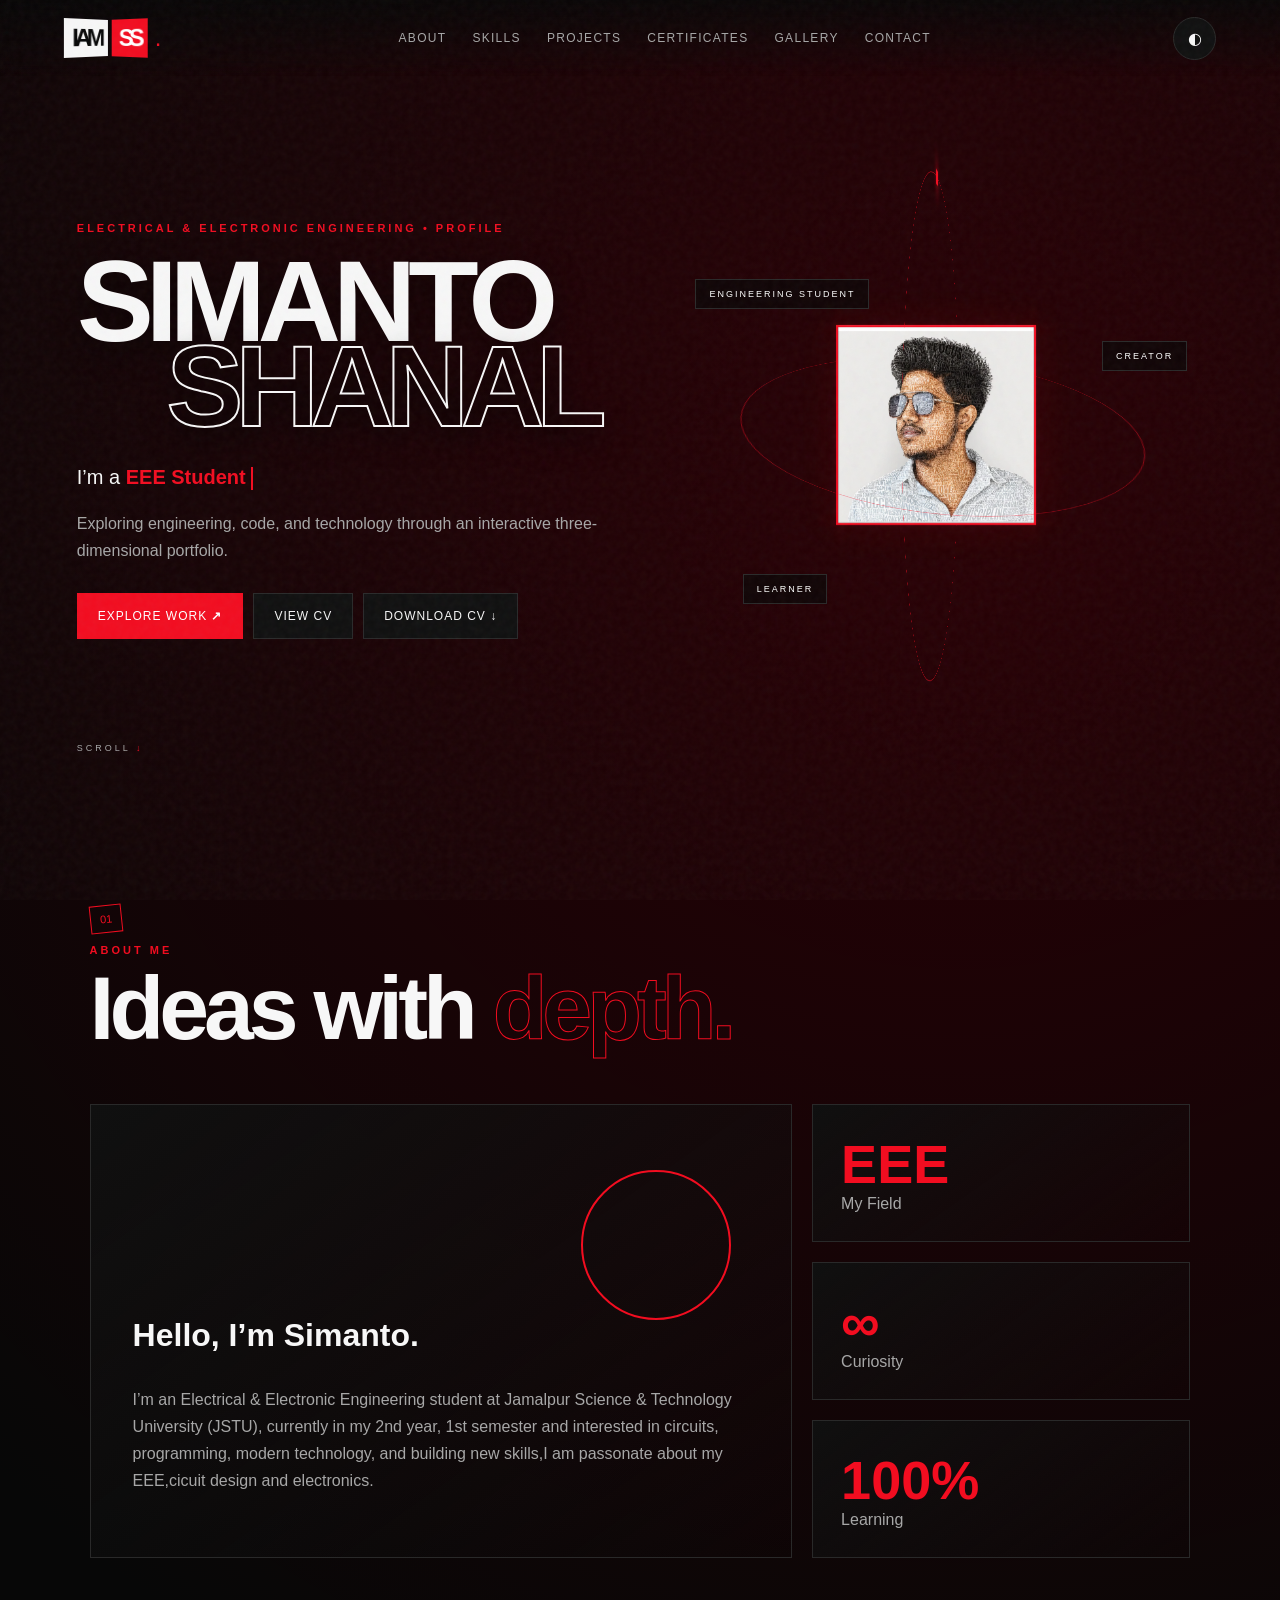
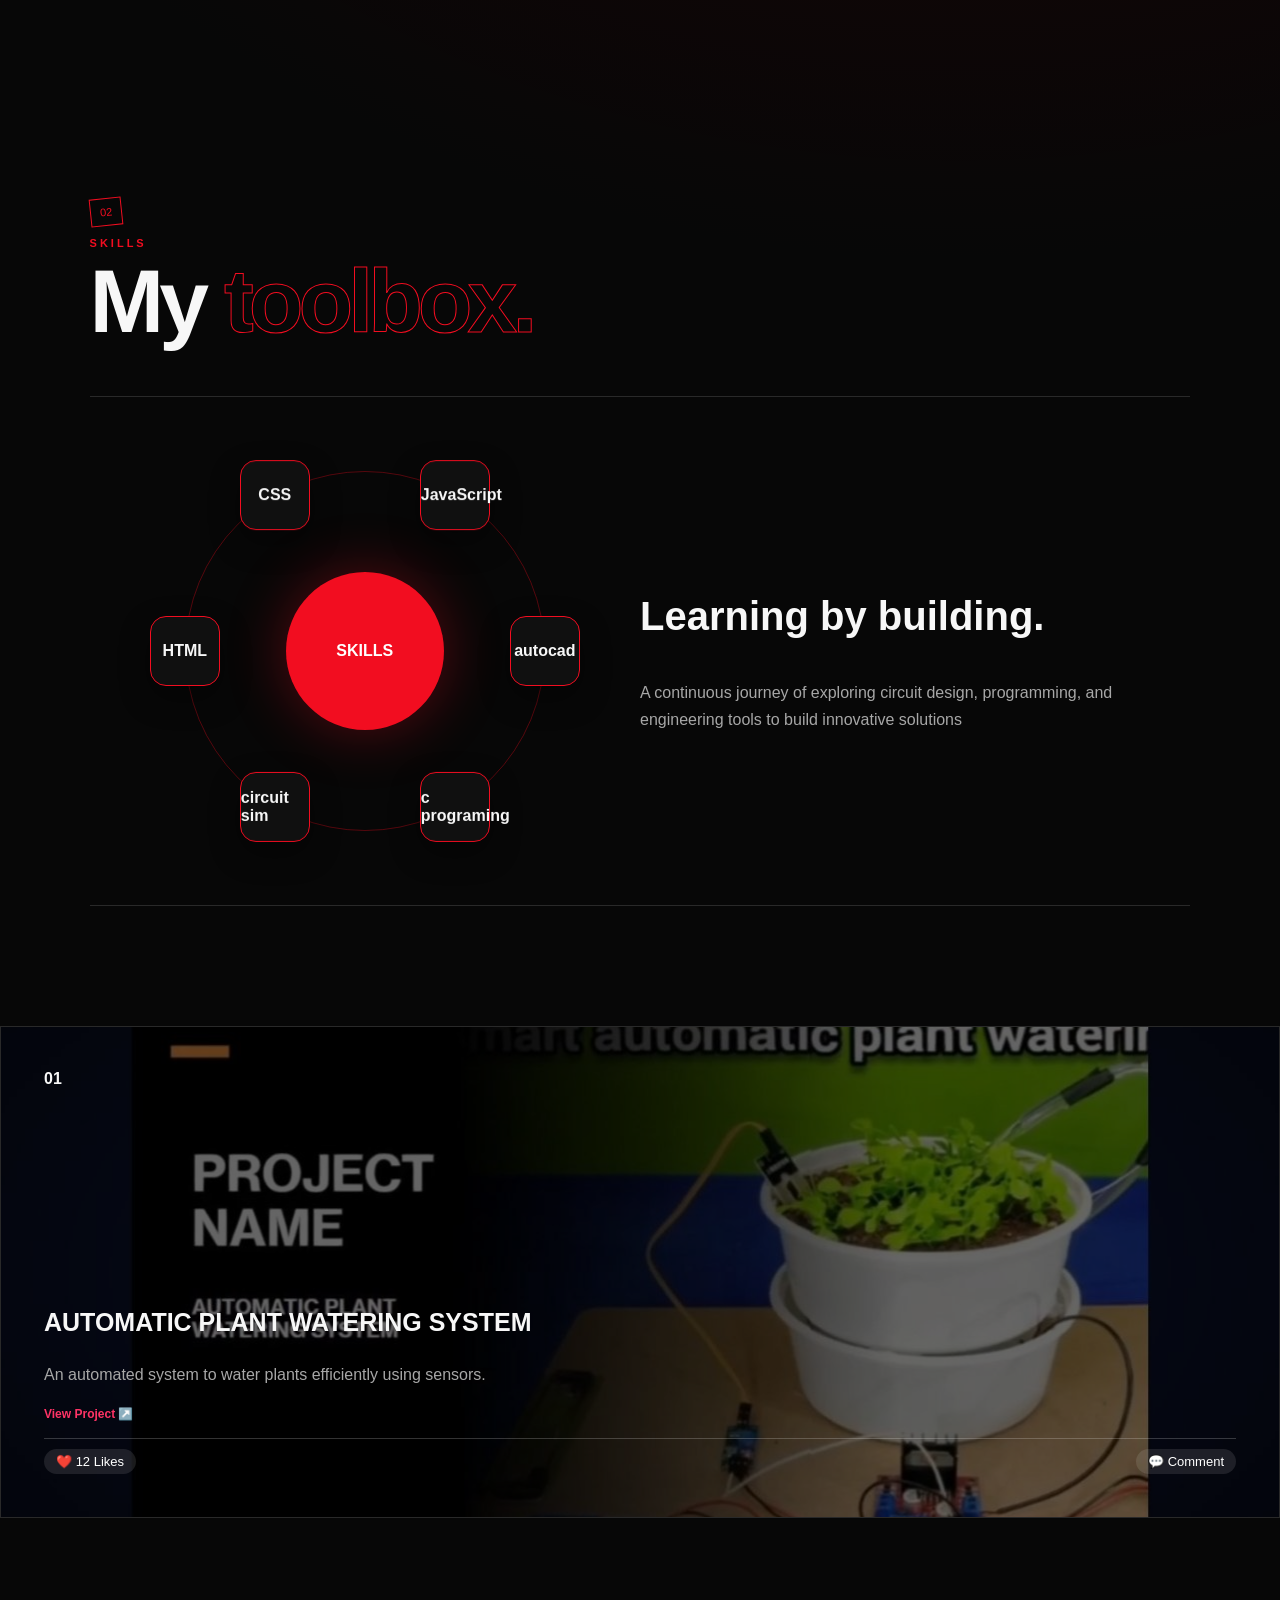
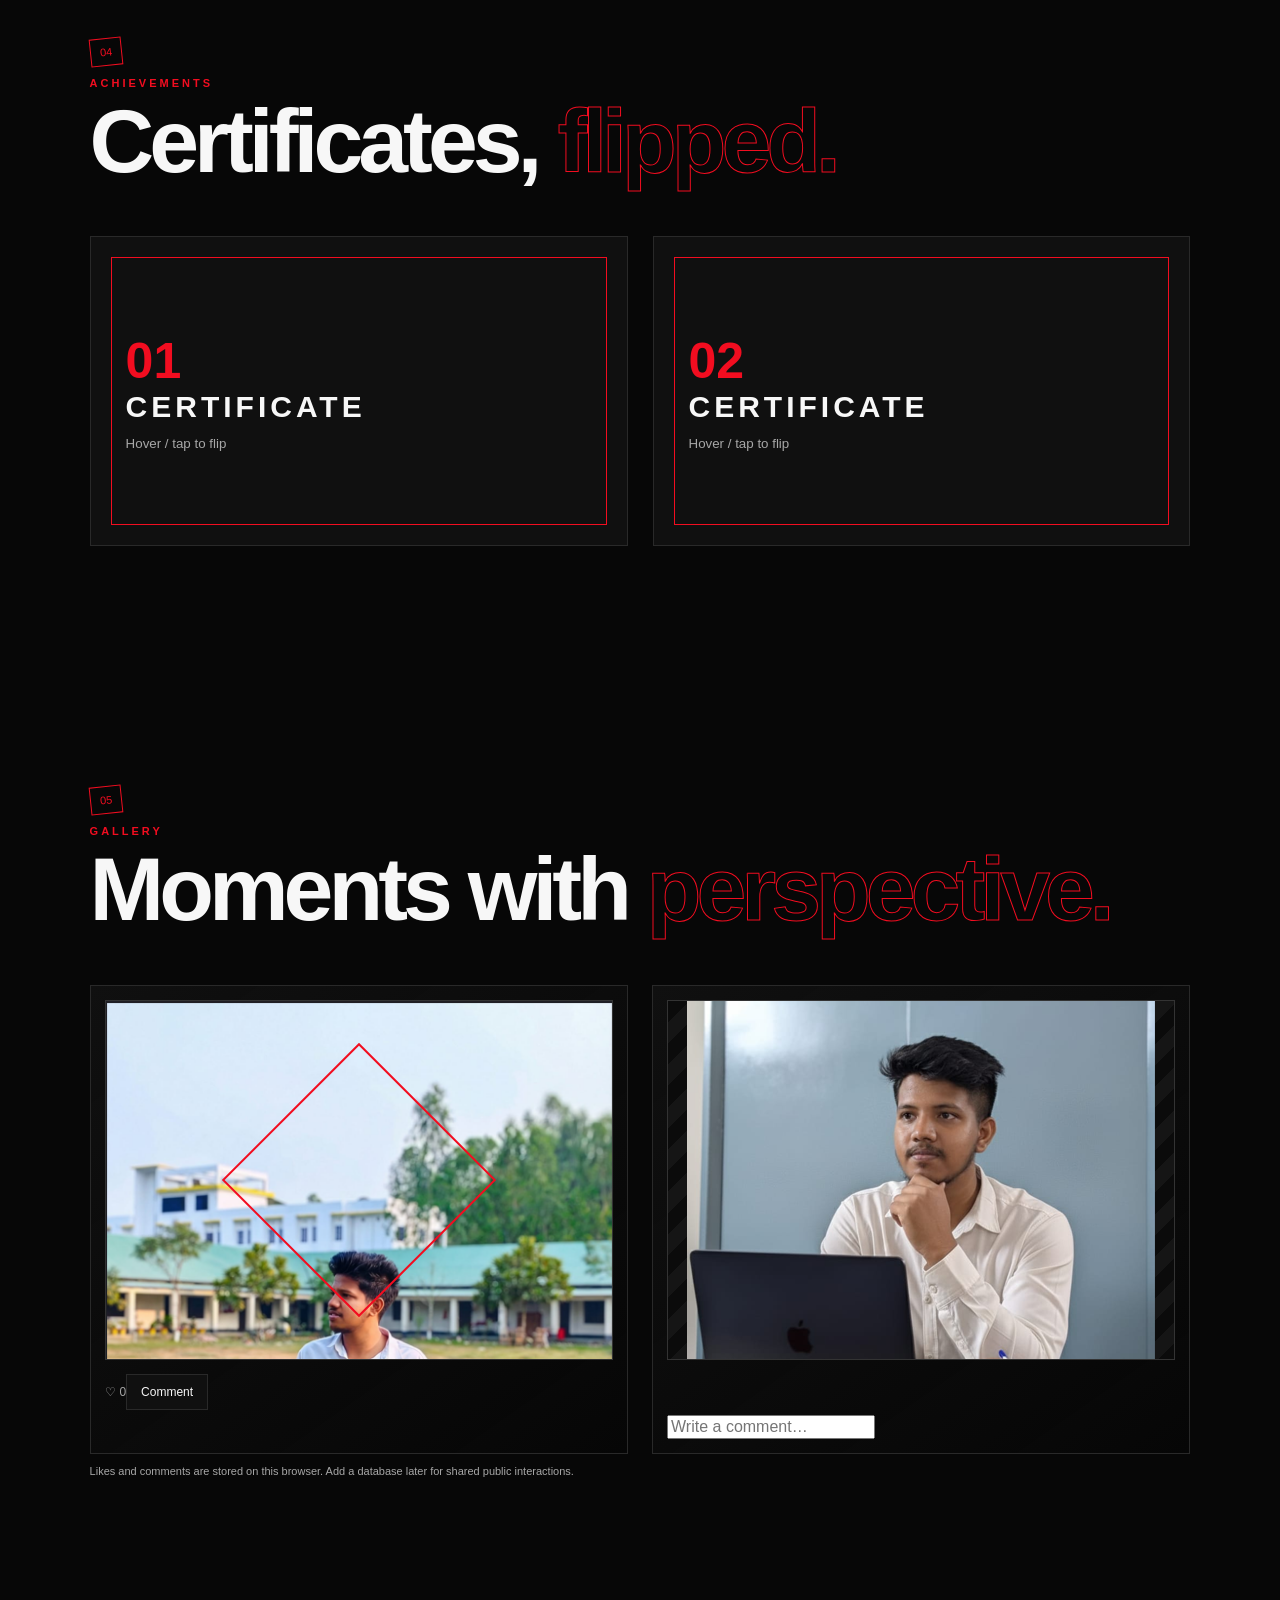
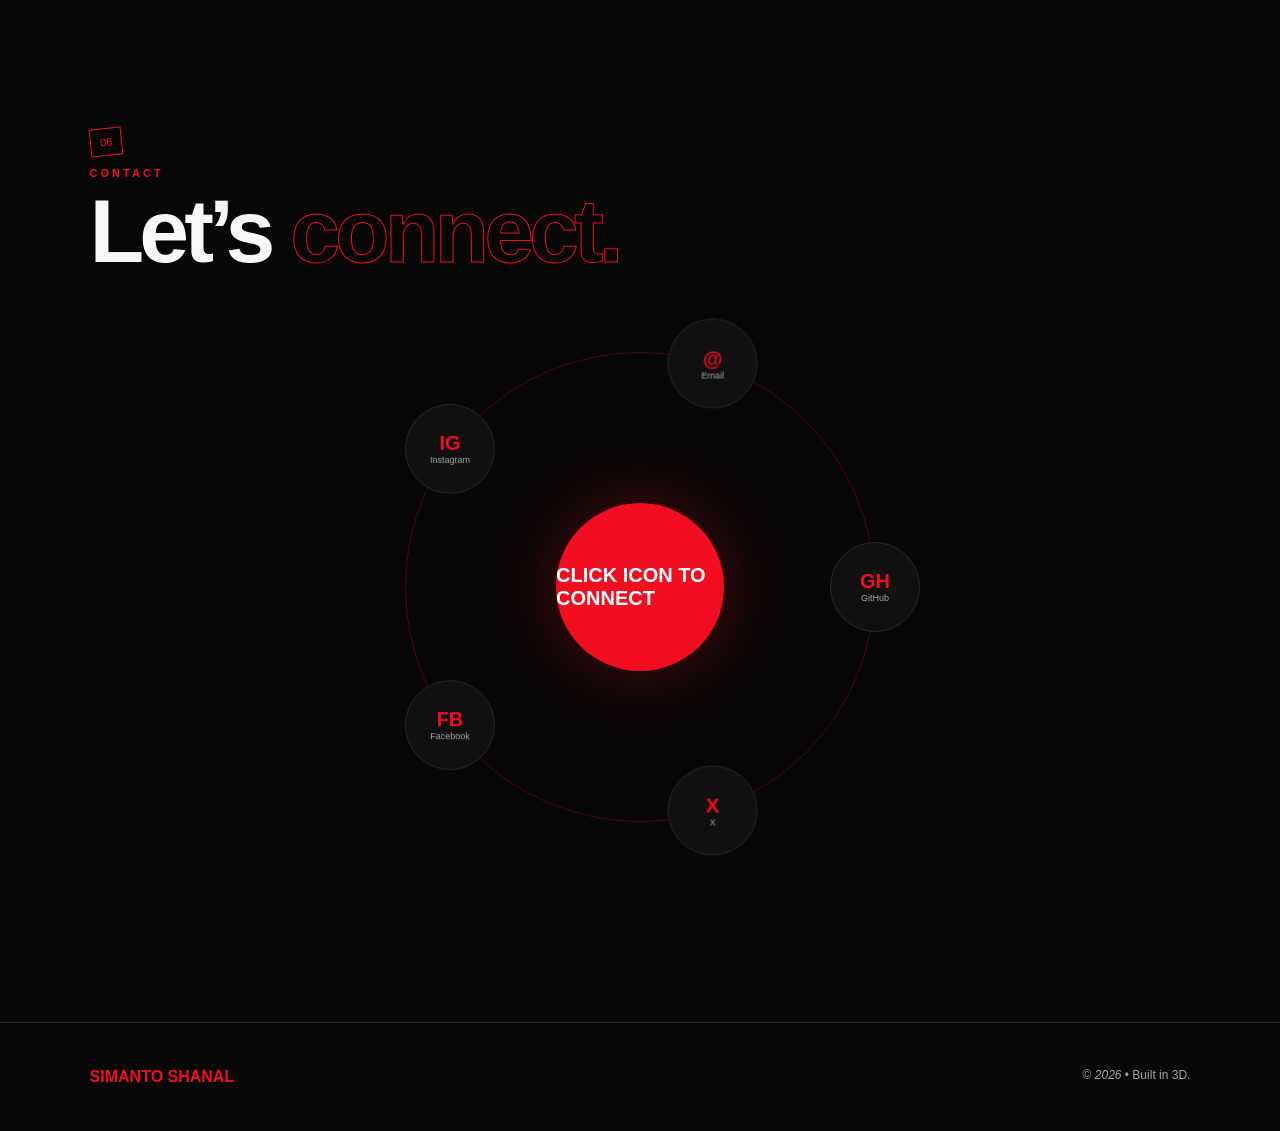
==== commit e32f5094: "Change project section background image Updated project section background image and added overlay." ====
--- a/index.html
+++ b/index.html
@@ -7,7 +7,7 @@
 <div class="hero3d" id="hero3d"><div class="orbit orbit1"><i></i></div><div class="orbit orbit2"><i></i></div><div class="core"><div class="cube"><div class="face f1"><img src="Screenshot 2026-09-24 064106.png" alt="cube" style="width: 100%; height: 100%; object-fit: cover;"></div><div class="face f2"><img src="IMG_20261013_212033.jpg" alt="cube" style="width: 100%; height: 100%; object-fit: cover;"></div><div class="face f3">⚡</div><div class="face f4">me</div><div class="face f5"><img src="Screenshot 2026-10-13 234435.png" alt="cube" style="width: 100%; height: 100%; object-fit: cover;"></div><div class="face f6"><img src="24010610" alt="cube" style="width: 100%; height: 95%; object-fit: cover;"></div></div></div><div class="floatTag t1">ENGINEERING STUDENT</div><div class="floatTag t2">CREATOR</div><div class="floatTag t3">LEARNER</div></div><a class="scroll" href="#about">SCROLL <span>↓</span></a></section>
 <section id="about" class="section"><div class="sectionHead reveal"><span>01</span><p>ABOUT ME</p><h2>Ideas with <em>depth.</em></h2></div><div class="aboutGrid"><article class="glass tilt reveal"><div class="wireSphere"><i></i><i></i><i></i></div><h3>Hello, I’m Simanto.</h3><p>I’m an Electrical &amp; Electronic Engineering student at Jamalpur Science & Technology University (JSTU), currently in my 2nd year, 1st semester and interested in circuits, programming, modern technology, and building new skills,I am passonate about my EEE,cicuit design and electronics.</p></article><div class="stats"><article class="tilt reveal"><strong>EEE</strong><span>My Field</span></article><article class="tilt reveal"><strong>∞</strong><span>Curiosity</span></article><article class="tilt reveal"><strong>100%</strong><span>Learning</span></article></div></div></section>
 <section id="skills" class="section"><div class="sectionHead reveal"><span>02</span><p>SKILLS</p><h2>My <em>toolbox.</em></h2></div><div class="skillStage reveal"><div class="skillOrbit"><div class="skillCore">SKILLS</div><span style="--a:0deg">autocad</span><span style="--a:60deg">c programing</span><span style="--a:120deg">circuit sim</span><span style="--a:180deg">HTML</span><span style="--a:240deg">CSS</span><span style="--a:300deg">JavaScript</span></div><div class="skillCopy"><h3>Learning by building.</h3><p>A continuous journey of exploring circuit design, programming, and engineering tools to build innovative solutions</p></div></div></section>
-<article class="project tilt reveal" style="background-image: url(''); background-size: cover; background-position: center; position: relative;">
+<article class="project tilt reveal" style="background-image: url('photo_2026-10-14_03-09-18.jpg'); background-size: cover; background-position: center; position: relative;">
   <!-- ছবির উপর হালকা কালো ওভারলে -->
   <div style="position: absolute; top: 0; left: 0; width: 100%; height: 100%; background: rgba(0, 0, 0, 0.6); z-index: 1;"></div>
 
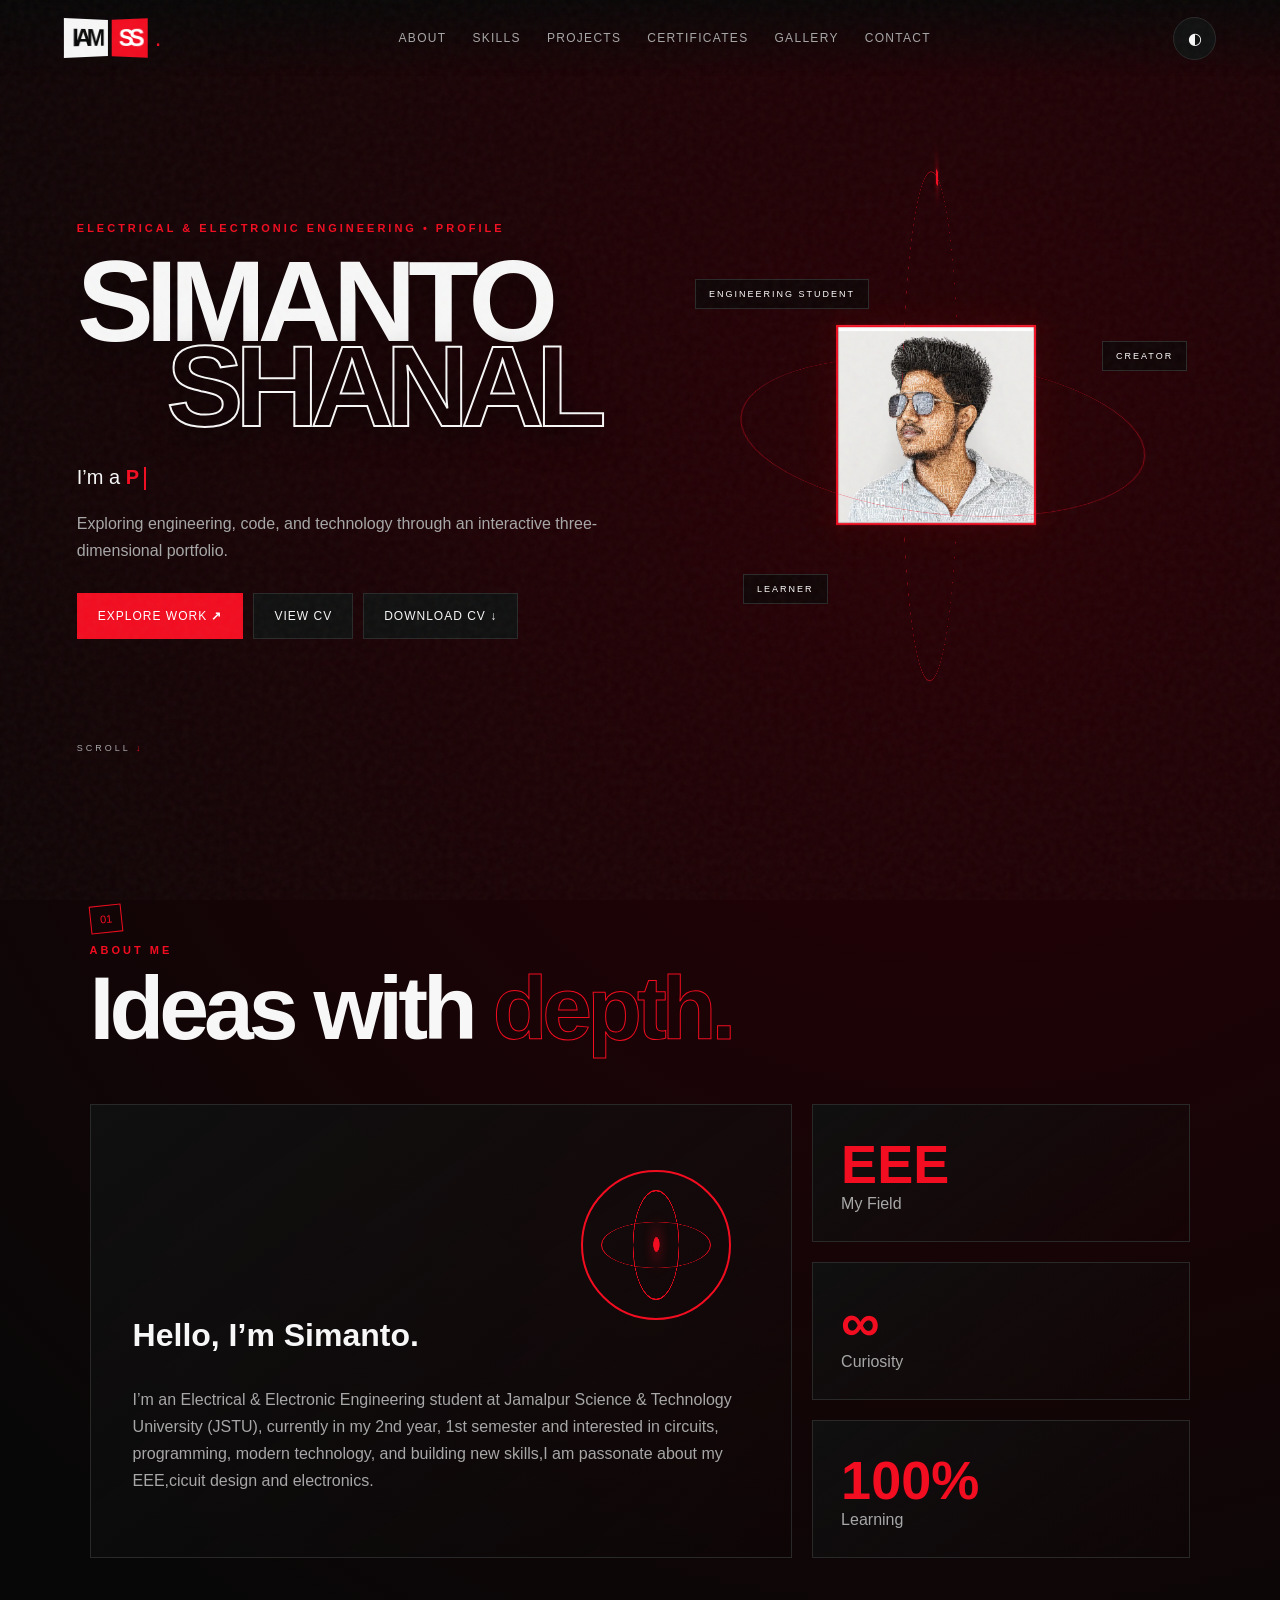
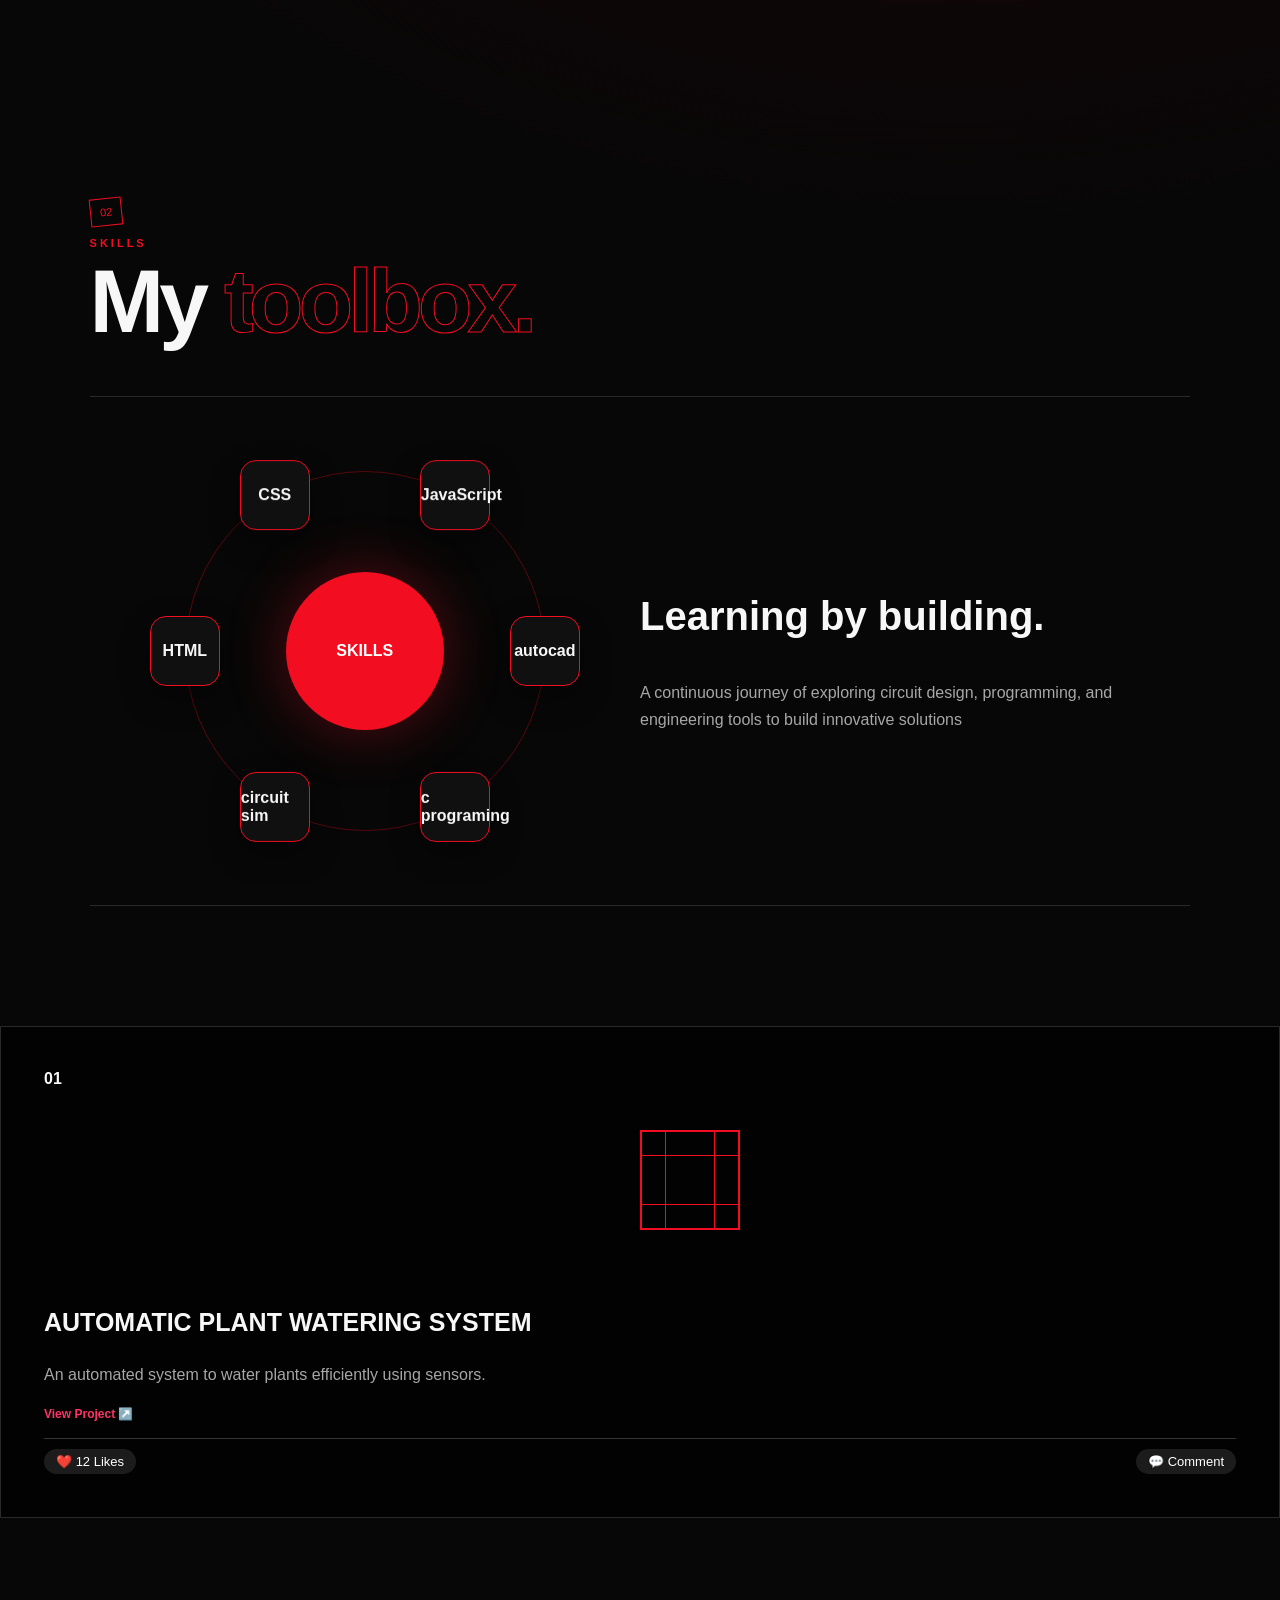
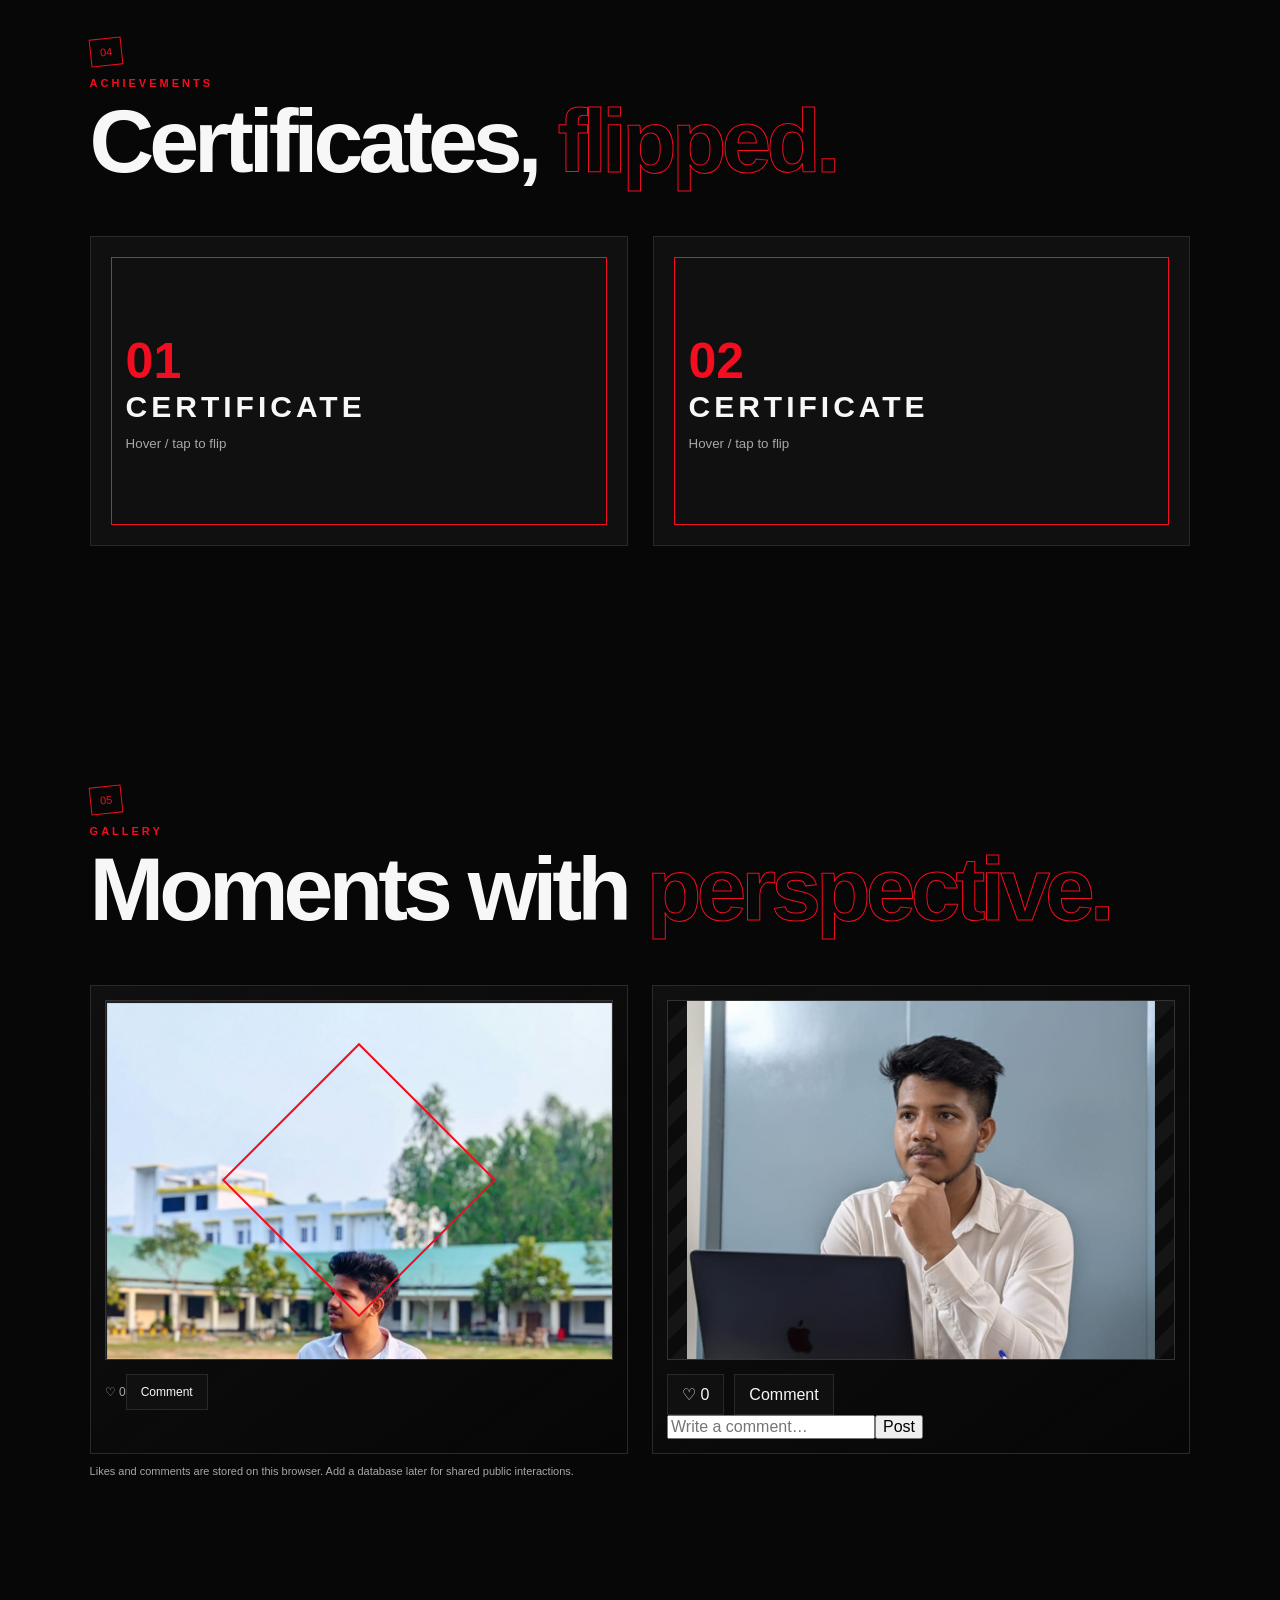
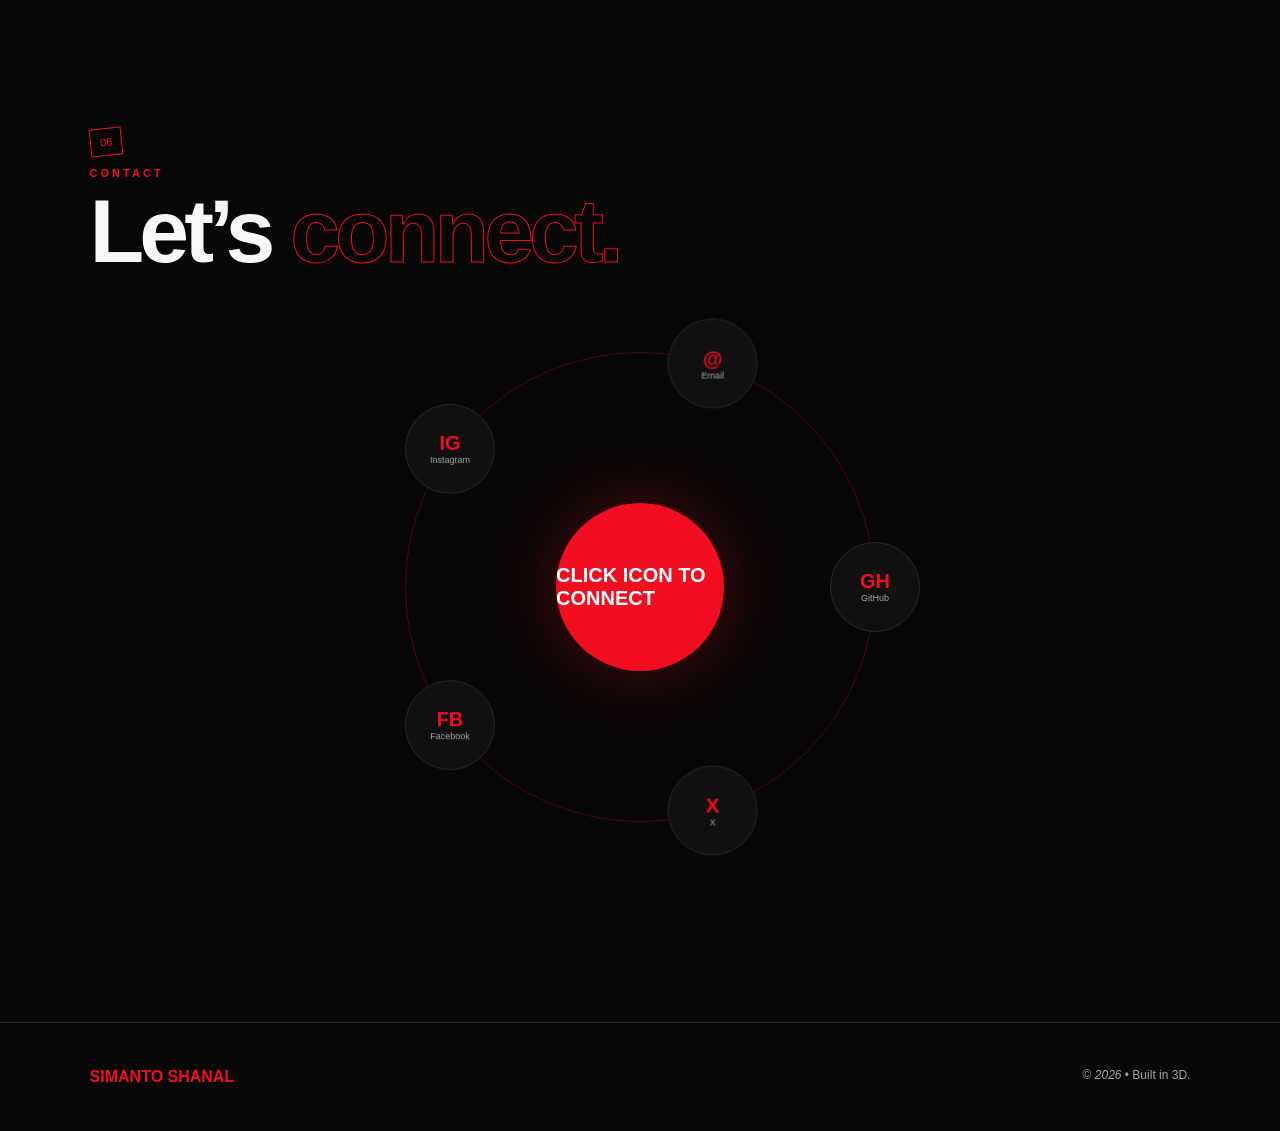
==== commit 230199f2: "Update project section with new comment and like buttons" ====
--- a/index.html
+++ b/index.html
@@ -7,7 +7,7 @@
 <div class="hero3d" id="hero3d"><div class="orbit orbit1"><i></i></div><div class="orbit orbit2"><i></i></div><div class="core"><div class="cube"><div class="face f1"><img src="Screenshot 2026-09-24 064106.png" alt="cube" style="width: 100%; height: 100%; object-fit: cover;"></div><div class="face f2"><img src="IMG_20261013_212033.jpg" alt="cube" style="width: 100%; height: 100%; object-fit: cover;"></div><div class="face f3">⚡</div><div class="face f4">me</div><div class="face f5"><img src="Screenshot 2026-10-13 234435.png" alt="cube" style="width: 100%; height: 100%; object-fit: cover;"></div><div class="face f6"><img src="24010610" alt="cube" style="width: 100%; height: 95%; object-fit: cover;"></div></div></div><div class="floatTag t1">ENGINEERING STUDENT</div><div class="floatTag t2">CREATOR</div><div class="floatTag t3">LEARNER</div></div><a class="scroll" href="#about">SCROLL <span>↓</span></a></section>
 <section id="about" class="section"><div class="sectionHead reveal"><span>01</span><p>ABOUT ME</p><h2>Ideas with <em>depth.</em></h2></div><div class="aboutGrid"><article class="glass tilt reveal"><div class="wireSphere"><i></i><i></i><i></i></div><h3>Hello, I’m Simanto.</h3><p>I’m an Electrical &amp; Electronic Engineering student at Jamalpur Science & Technology University (JSTU), currently in my 2nd year, 1st semester and interested in circuits, programming, modern technology, and building new skills,I am passonate about my EEE,cicuit design and electronics.</p></article><div class="stats"><article class="tilt reveal"><strong>EEE</strong><span>My Field</span></article><article class="tilt reveal"><strong>∞</strong><span>Curiosity</span></article><article class="tilt reveal"><strong>100%</strong><span>Learning</span></article></div></div></section>
 <section id="skills" class="section"><div class="sectionHead reveal"><span>02</span><p>SKILLS</p><h2>My <em>toolbox.</em></h2></div><div class="skillStage reveal"><div class="skillOrbit"><div class="skillCore">SKILLS</div><span style="--a:0deg">autocad</span><span style="--a:60deg">c programing</span><span style="--a:120deg">circuit sim</span><span style="--a:180deg">HTML</span><span style="--a:240deg">CSS</span><span style="--a:300deg">JavaScript</span></div><div class="skillCopy"><h3>Learning by building.</h3><p>A continuous journey of exploring circuit design, programming, and engineering tools to build innovative solutions</p></div></div></section>
-<article class="project tilt reveal" style="background-image: url('photo_2026-10-14_03-09-18.jpg'); background-size: cover; background-position: center; position: relative;">
+<article class="project tilt reveal" style="background-image: url('আপনার_ছবির_নাম.jpg'); background-size: cover; background-position: center; position: relative;">
   <!-- ছবির উপর হালকা কালো ওভারলে -->
   <div style="position: absolute; top: 0; left: 0; width: 100%; height: 100%; background: rgba(0, 0, 0, 0.6); z-index: 1;"></div>
 
@@ -24,26 +24,25 @@
     <!-- লাইক ও কমেন্ট বাটন -->
     <div class="project-engagement" style="display: flex; align-items: center; justify-content: space-between; border-top: 1px solid rgba(255, 255, 255, 0.2); padding-top: 10px; margin-top: 5px;">
       
-      <!-- লাইক বাটন -->
-      <button id="like-btn-1" onclick="toggleLike()" style="background: rgba(255,255,255,0.1); border: none; color: #fff; padding: 5px 12px; border-radius: 20px; cursor: pointer; font-size: 13px;">
-        ❤️ <span id="like-count">12</span> Likes
+      <!-- প্রজেক্ট লাইক বাটন -->
+      <button class="proj-like-btn" onclick="toggleProjLike(this)" style="background: rgba(255,255,255,0.1); border: none; color: #fff; padding: 5px 12px; border-radius: 20px; cursor: pointer; font-size: 13px;">
+        ❤️ <span class="proj-like-count">12</span> Likes
       </button>
 
-      <!-- কমেন্ট টগল বাটন -->
-      <button onclick="toggleCommentBox()" style="color: #fff; font-size: 13px; text-decoration: none; background: rgba(255,255,255,0.1); border: none; padding: 5px 12px; border-radius: 20px; cursor: pointer;">
+      <!-- প্রজেক্ট কমেন্ট বাটন -->
+      <button onclick="toggleProjComment(this)" style="color: #fff; font-size: 13px; text-decoration: none; background: rgba(255,255,255,0.1); border: none; padding: 5px 12px; border-radius: 20px; cursor: pointer;">
         💬 Comment
       </button>
 
     </div>
 
-    <!-- কমেন্ট লেখার বক্স (প্রথমে লুকিয়ে থাকবে) -->
-    <div id="comment-section" style="display: none; margin-top: 12px; border-top: 1px dashed rgba(255,255,255,0.2); padding-top: 10px;">
+    <!-- প্রজেক্ট কমেন্ট সেকশন -->
+    <div class="proj-comment-section" style="display: none; margin-top: 12px; border-top: 1px dashed rgba(255,255,255,0.2); padding-top: 10px;">
       <div style="display: flex; gap: 5px;">
-        <input type="text" id="comment-input" placeholder="Write a comment..." style="flex: 1; padding: 5px 10px; border-radius: 4px; border: none; font-size: 12px;">
-        <button onclick="addComment()" style="background: #ff3366; color: #fff; border: none; padding: 5px 10px; border-radius: 4px; cursor: pointer; font-size: 12px;">Post</button>
+        <input type="text" class="proj-comment-input" placeholder="Write a comment..." style="flex: 1; padding: 5px 10px; border-radius: 4px; border: none; font-size: 12px;">
+        <button onclick="addProjComment(this)" style="background: #ff3366; color: #fff; border: none; padding: 5px 10px; border-radius: 4px; cursor: pointer; font-size: 12px;">Post</button>
       </div>
-      <!-- কমেন্টগুলো এখানে জমা হয়ে দেখাবে -->
-      <div id="comment-list" style="margin-top: 8px; max-height: 80px; overflow-y: auto; font-size: 12px; text-align: left;">
+      <div class="proj-comment-list" style="margin-top: 8px; max-height: 80px; overflow-y: auto; font-size: 12px; text-align: left;">
       </div>
     </div>
 
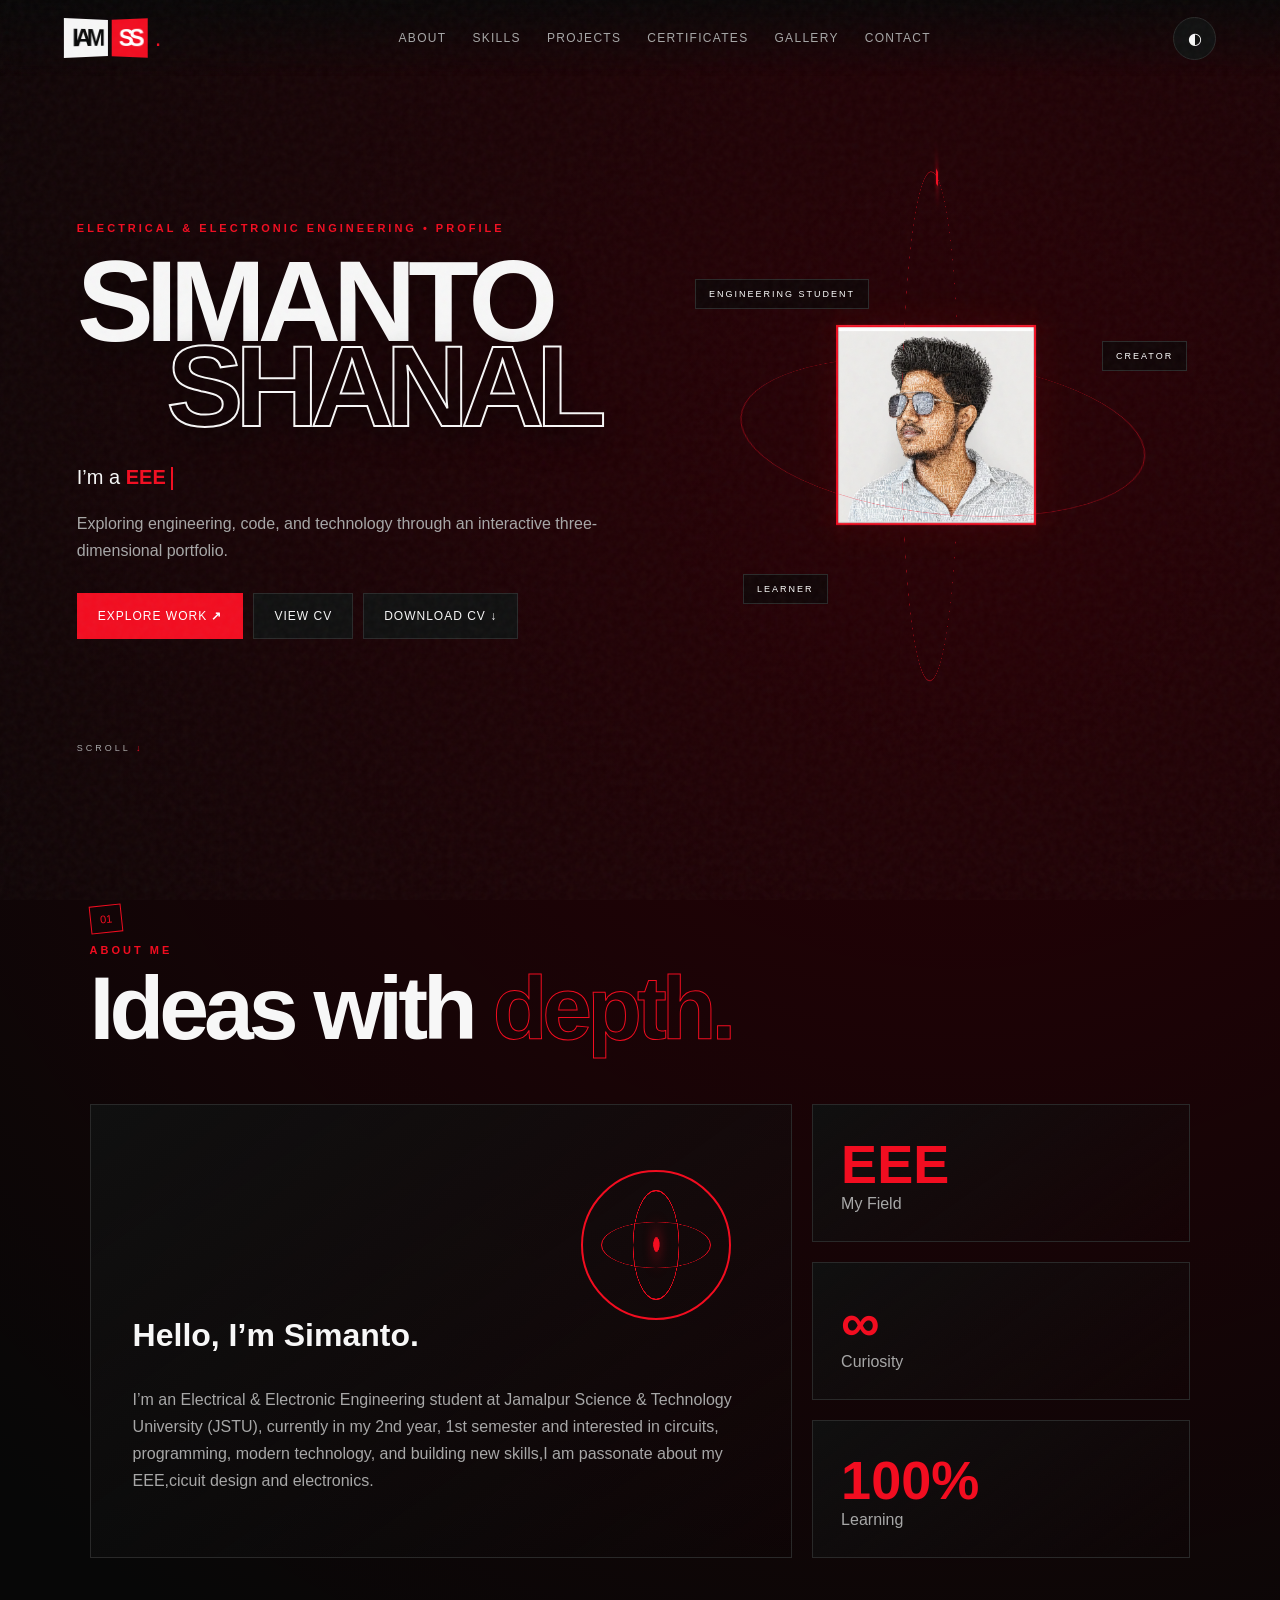
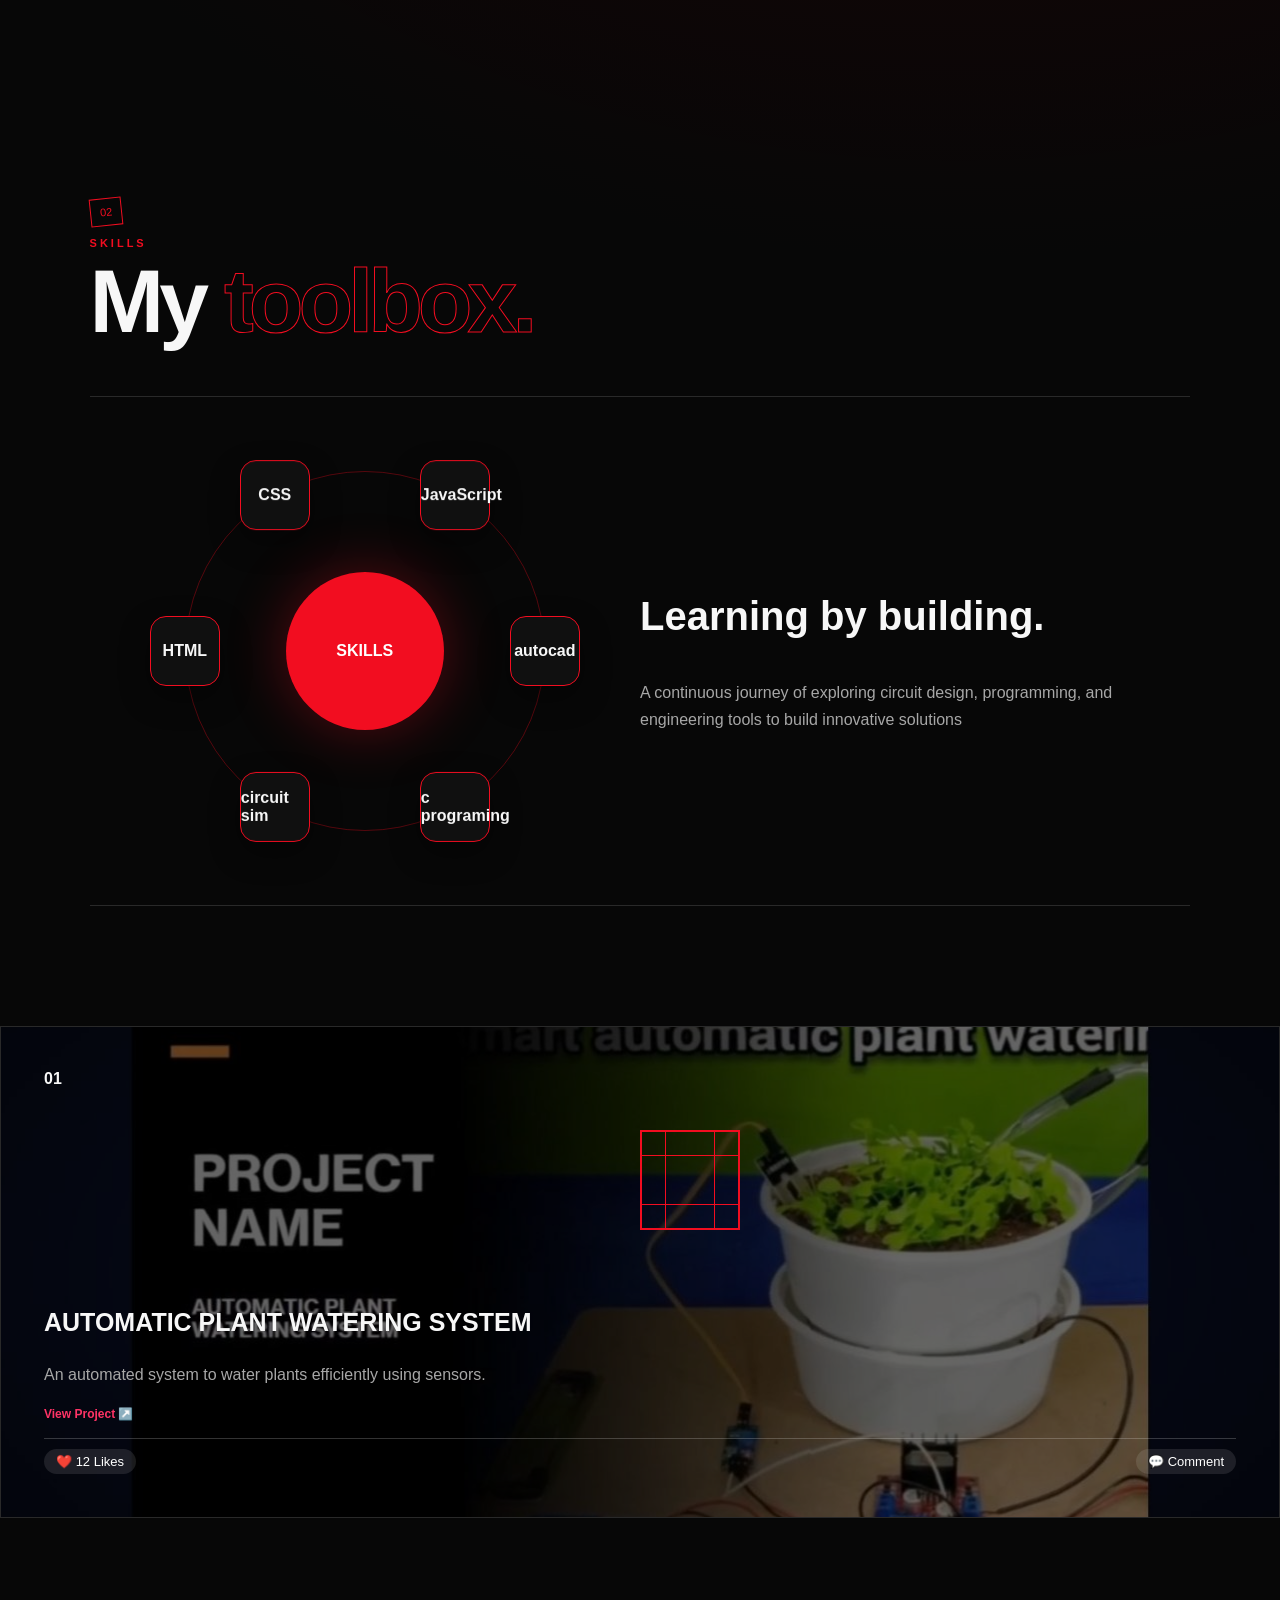
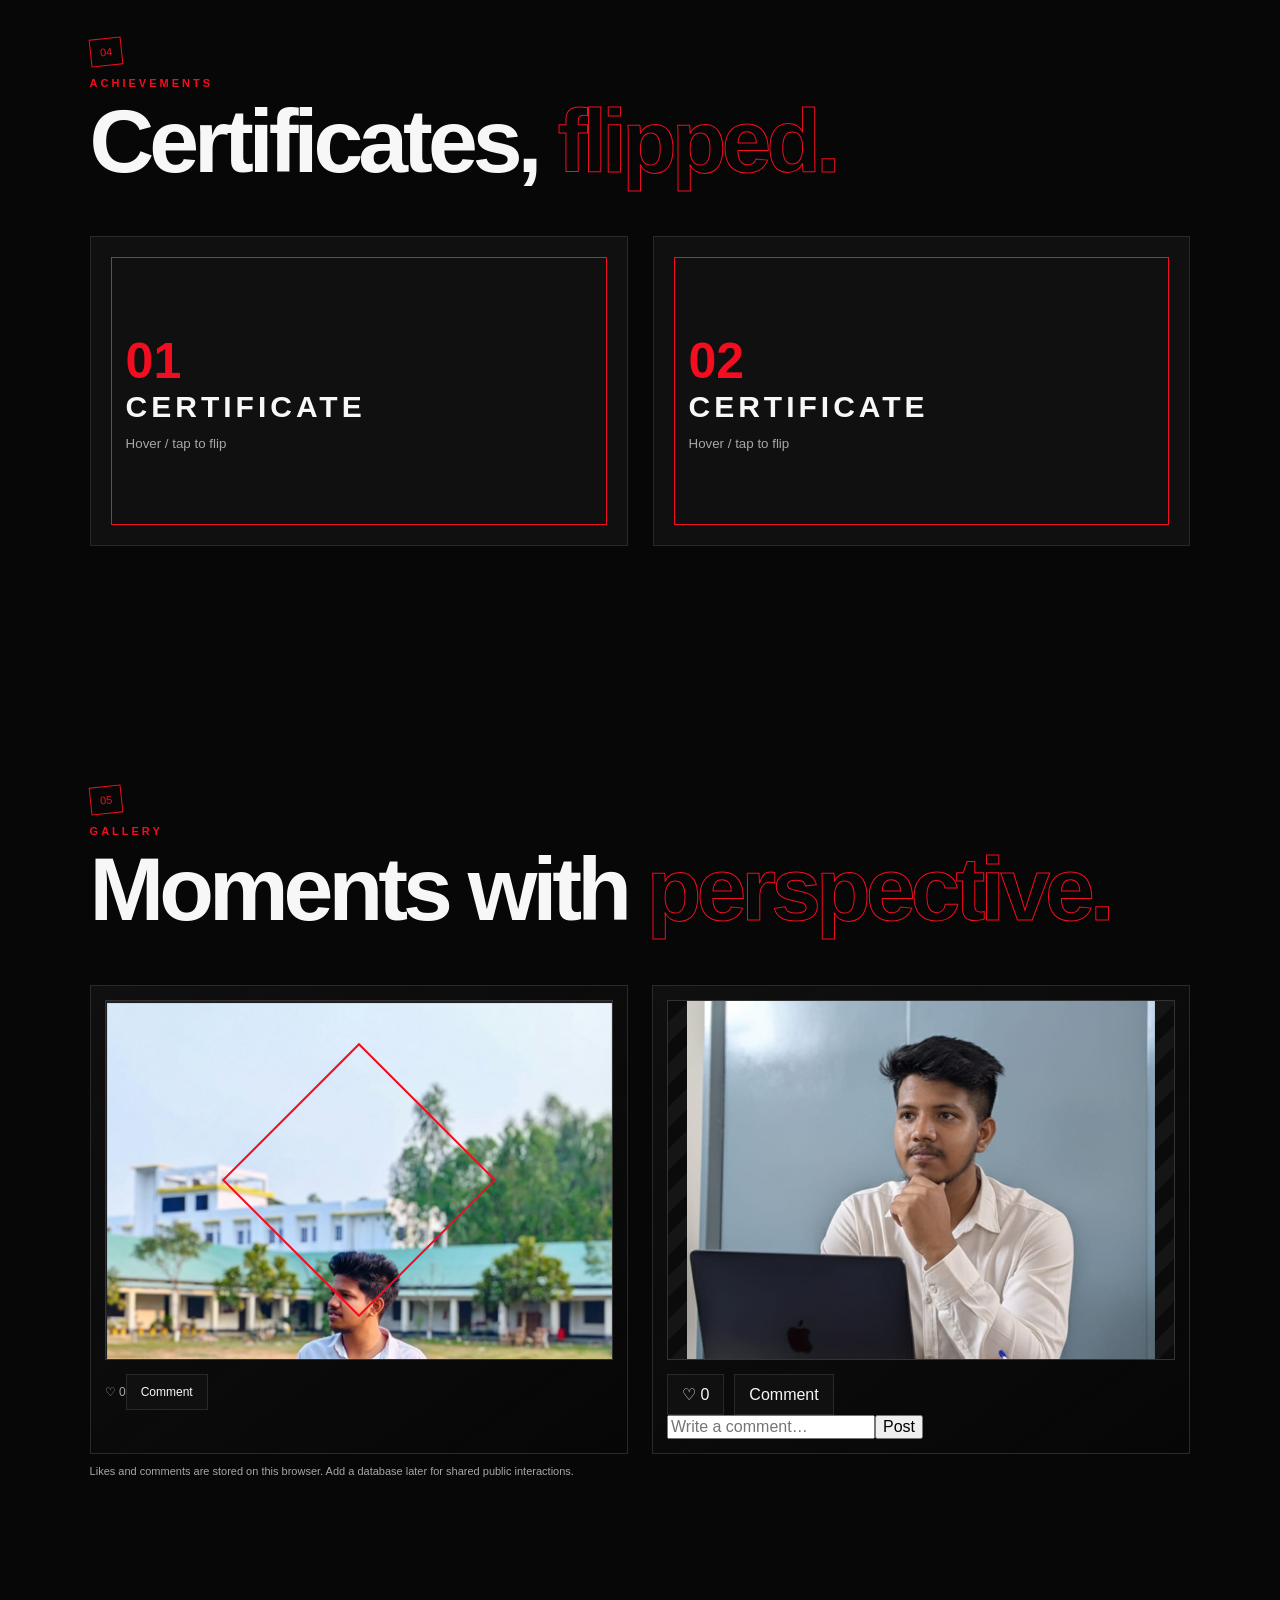
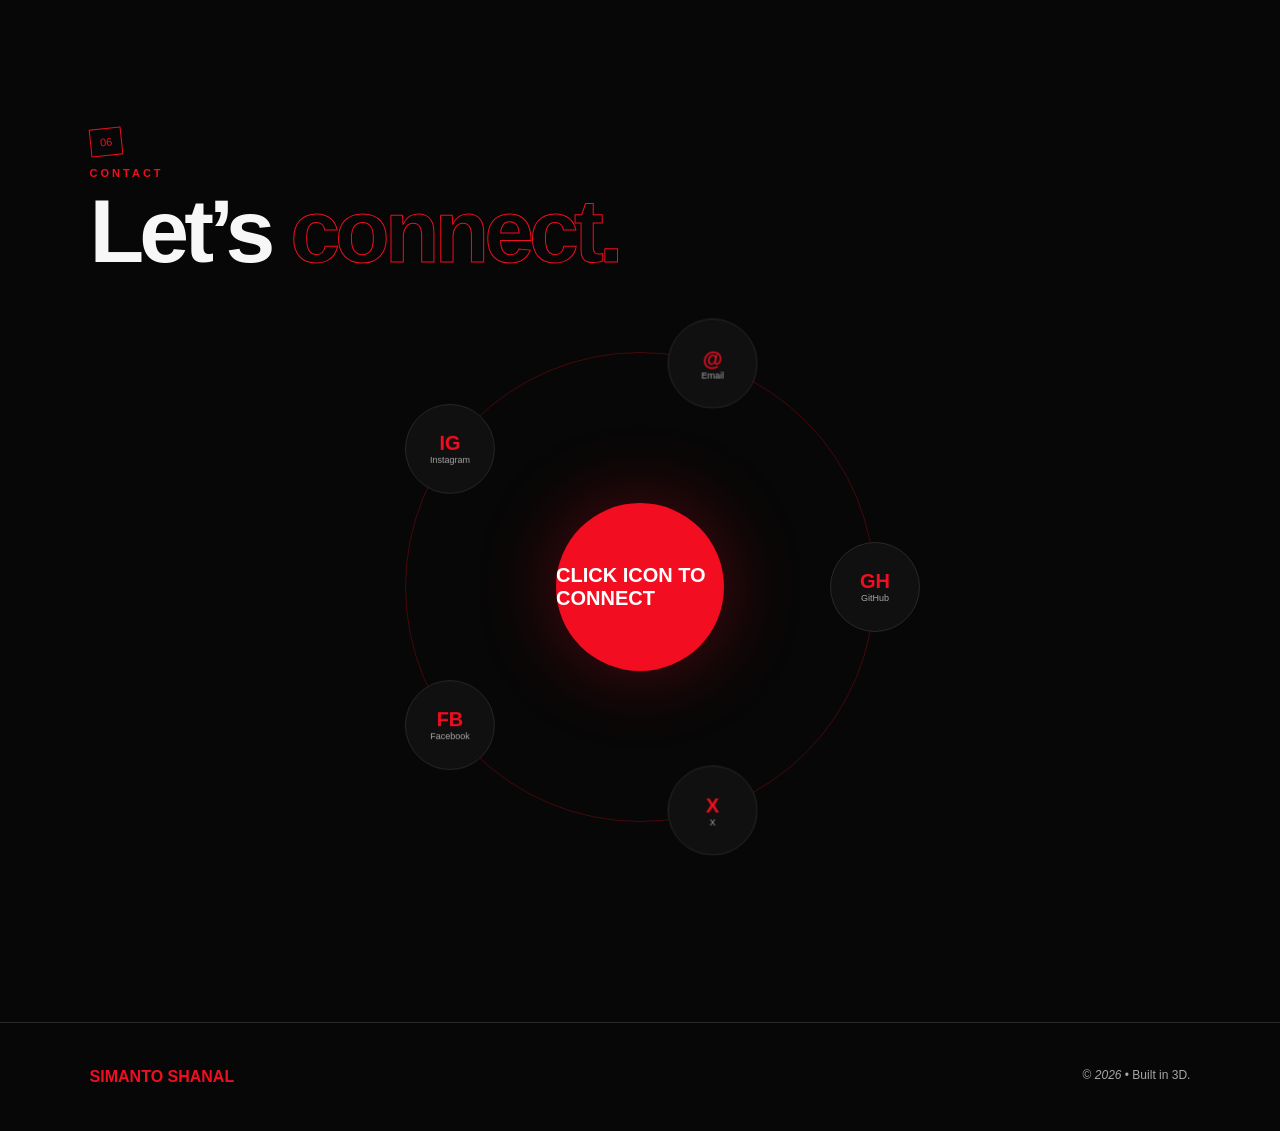
==== commit 94143fc2: "Change project background image Updated project article background image to a new photo." ====
--- a/index.html
+++ b/index.html
@@ -7,7 +7,7 @@
 <div class="hero3d" id="hero3d"><div class="orbit orbit1"><i></i></div><div class="orbit orbit2"><i></i></div><div class="core"><div class="cube"><div class="face f1"><img src="Screenshot 2026-09-24 064106.png" alt="cube" style="width: 100%; height: 100%; object-fit: cover;"></div><div class="face f2"><img src="IMG_20261013_212033.jpg" alt="cube" style="width: 100%; height: 100%; object-fit: cover;"></div><div class="face f3">⚡</div><div class="face f4">me</div><div class="face f5"><img src="Screenshot 2026-10-13 234435.png" alt="cube" style="width: 100%; height: 100%; object-fit: cover;"></div><div class="face f6"><img src="24010610" alt="cube" style="width: 100%; height: 95%; object-fit: cover;"></div></div></div><div class="floatTag t1">ENGINEERING STUDENT</div><div class="floatTag t2">CREATOR</div><div class="floatTag t3">LEARNER</div></div><a class="scroll" href="#about">SCROLL <span>↓</span></a></section>
 <section id="about" class="section"><div class="sectionHead reveal"><span>01</span><p>ABOUT ME</p><h2>Ideas with <em>depth.</em></h2></div><div class="aboutGrid"><article class="glass tilt reveal"><div class="wireSphere"><i></i><i></i><i></i></div><h3>Hello, I’m Simanto.</h3><p>I’m an Electrical &amp; Electronic Engineering student at Jamalpur Science & Technology University (JSTU), currently in my 2nd year, 1st semester and interested in circuits, programming, modern technology, and building new skills,I am passonate about my EEE,cicuit design and electronics.</p></article><div class="stats"><article class="tilt reveal"><strong>EEE</strong><span>My Field</span></article><article class="tilt reveal"><strong>∞</strong><span>Curiosity</span></article><article class="tilt reveal"><strong>100%</strong><span>Learning</span></article></div></div></section>
 <section id="skills" class="section"><div class="sectionHead reveal"><span>02</span><p>SKILLS</p><h2>My <em>toolbox.</em></h2></div><div class="skillStage reveal"><div class="skillOrbit"><div class="skillCore">SKILLS</div><span style="--a:0deg">autocad</span><span style="--a:60deg">c programing</span><span style="--a:120deg">circuit sim</span><span style="--a:180deg">HTML</span><span style="--a:240deg">CSS</span><span style="--a:300deg">JavaScript</span></div><div class="skillCopy"><h3>Learning by building.</h3><p>A continuous journey of exploring circuit design, programming, and engineering tools to build innovative solutions</p></div></div></section>
-<article class="project tilt reveal" style="background-image: url('আপনার_ছবির_নাম.jpg'); background-size: cover; background-position: center; position: relative;">
+<article class="project tilt reveal" style="background-image: url('photo_2026-10-14_03-09-18.jpg'); background-size: cover; background-position: center; position: relative;">
   <!-- ছবির উপর হালকা কালো ওভারলে -->
   <div style="position: absolute; top: 0; left: 0; width: 100%; height: 100%; background: rgba(0, 0, 0, 0.6); z-index: 1;"></div>
 
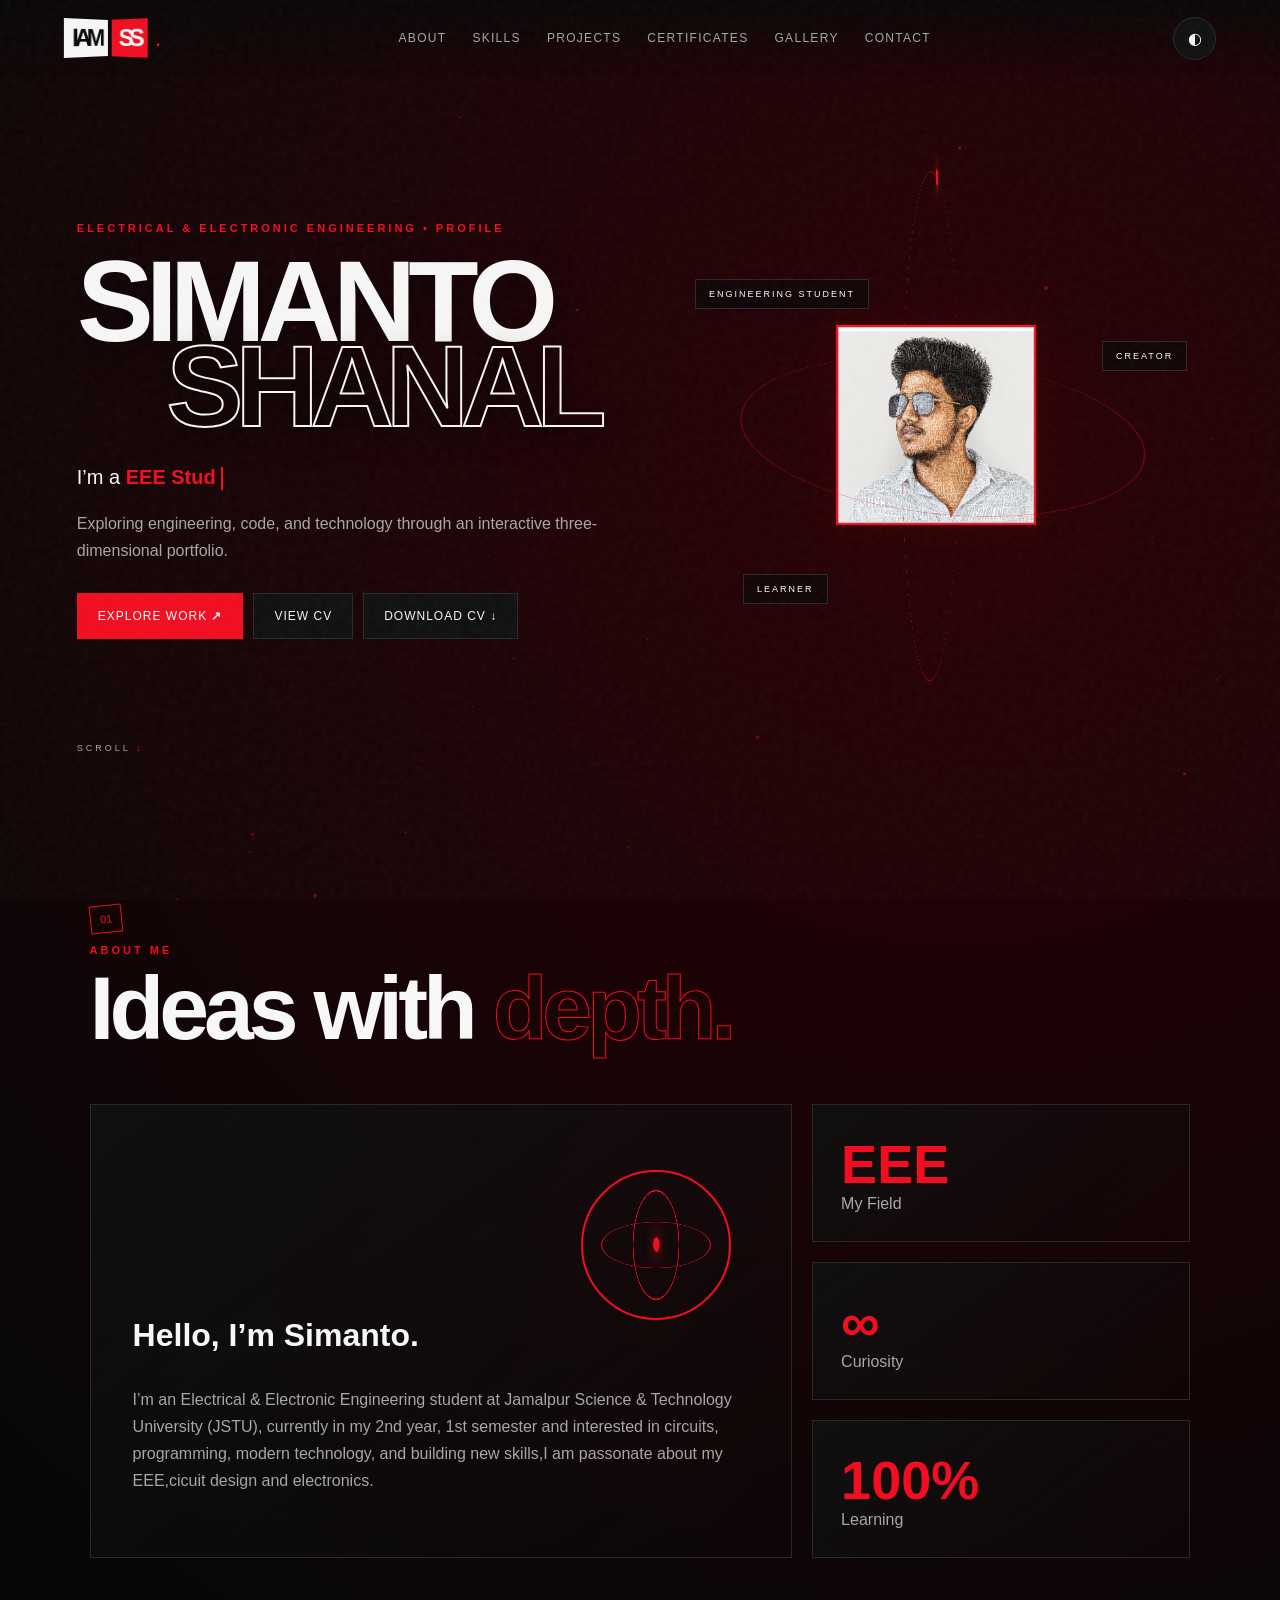
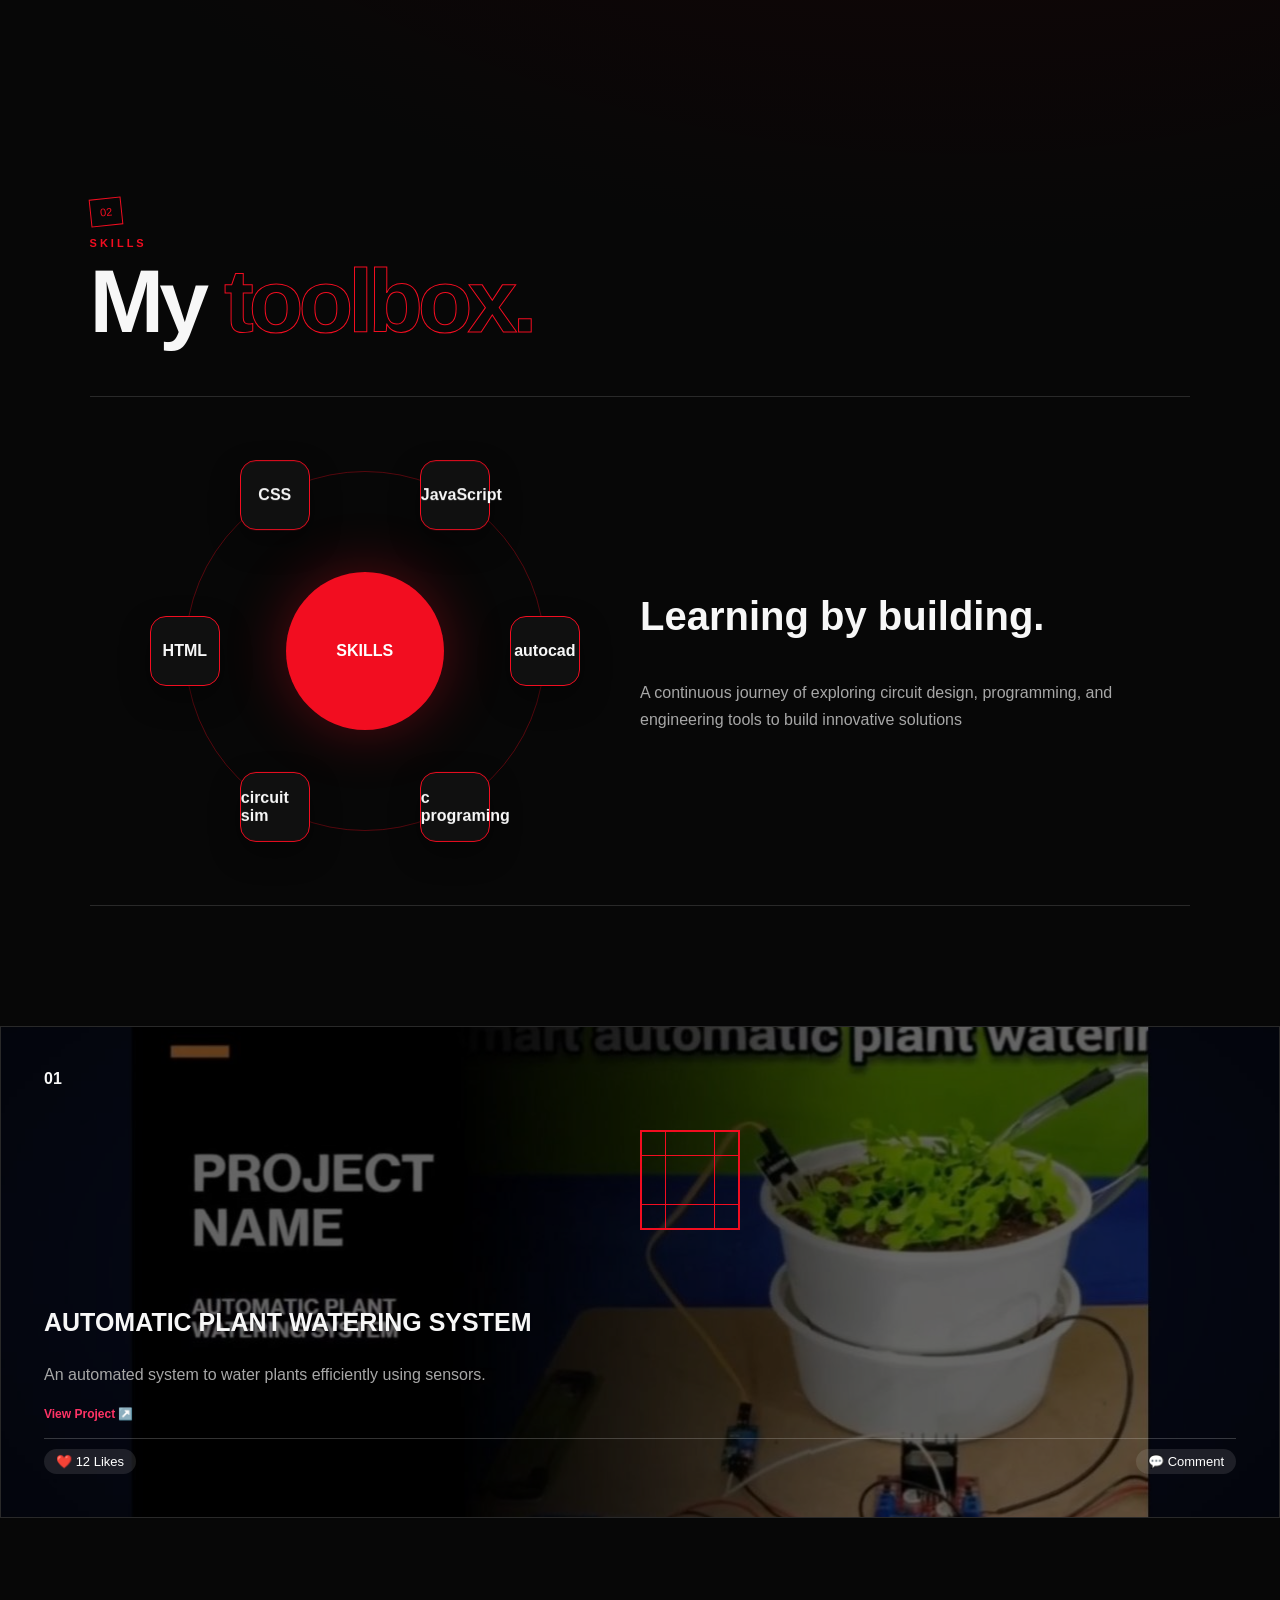
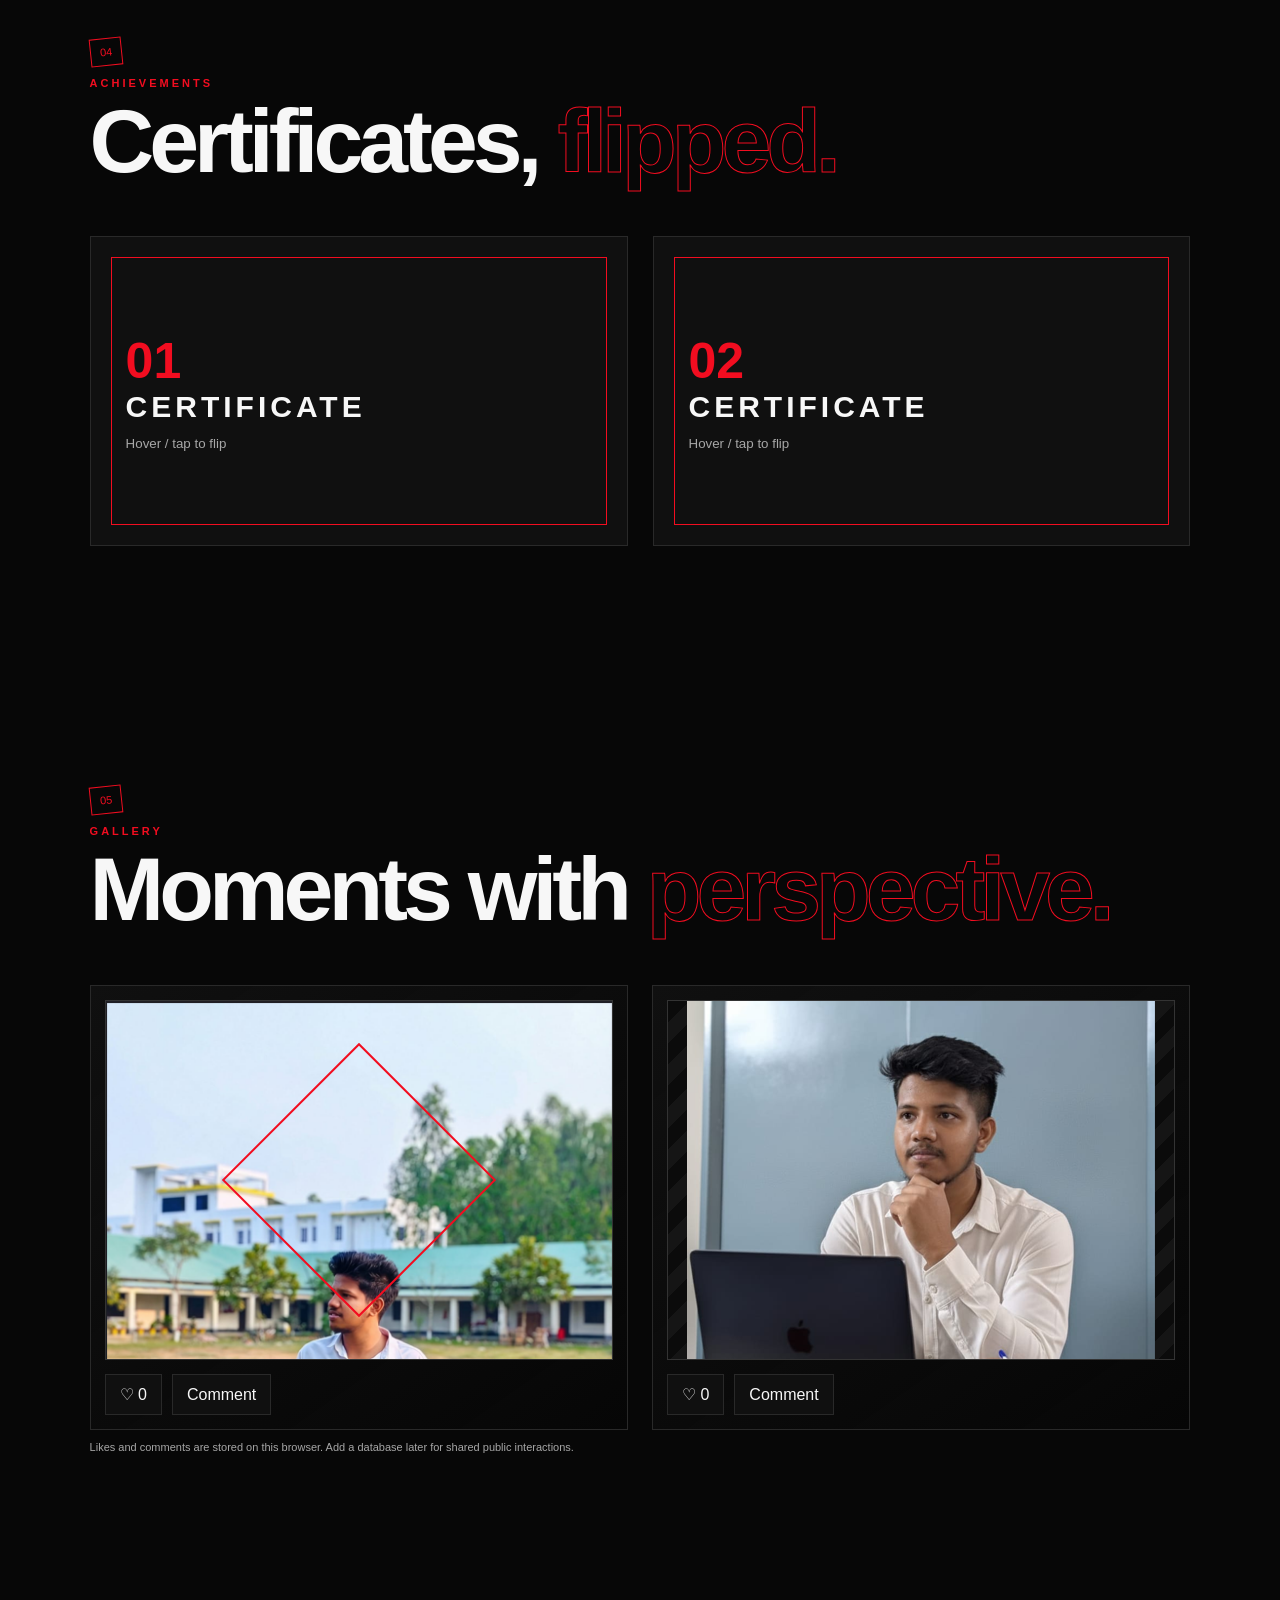
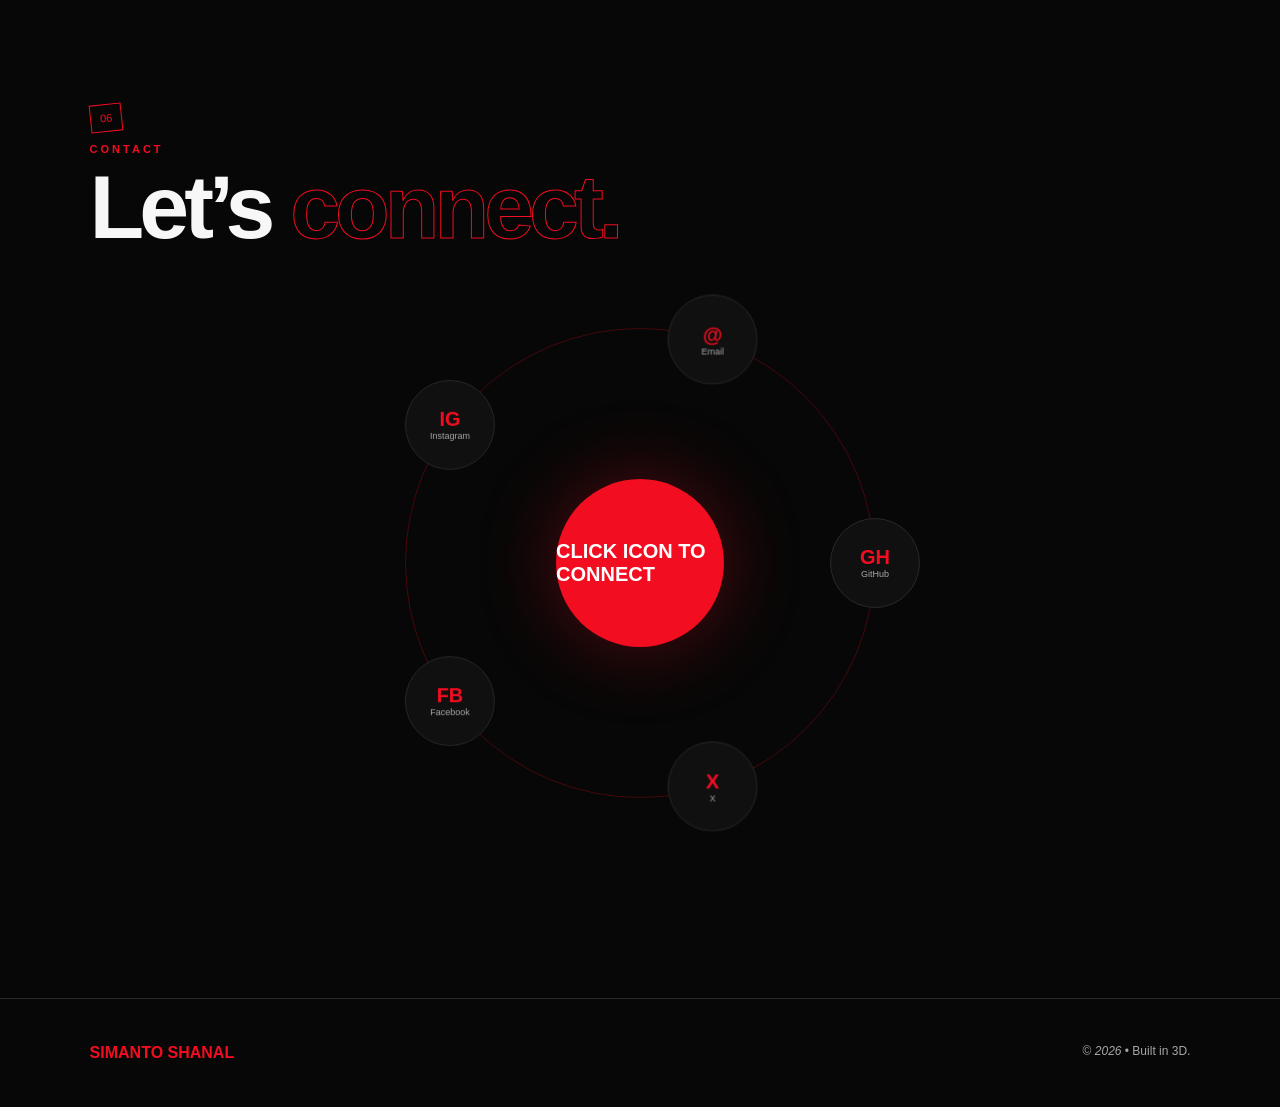
==== commit 97d0fbe0: "Refactor gallery section with new structure" ====
--- a/index.html
+++ b/index.html
@@ -49,6 +49,48 @@
   </div>
 </article>
 <section id="certificates" class="section"><div class="sectionHead reveal"><span>04</span><p>ACHIEVEMENTS</p><h2>Certificates, <em>flipped.</em></h2></div><div class="certGrid"><article class="cert reveal" tabindex="0"><div class="certInner"><div class="certFront"><span>01</span><strong>CERTIFICATE</strong><small>Hover / tap to flip</small></div><div class="certBack"><h3>Your Certificate</h3><p><img src="Screenshot 2026-10-04 022624.png" alt="gallery" style="width: 100%; height: 100%; object-fit: cover;></p><a href="assets/certificate-1.pdf" target="_blank">Open Certificate ↗</a></div></div></article><article class="cert reveal" tabindex="0"><div class="certInner"><div class="certFront"><span>02</span><strong>CERTIFICATE</strong><small>Hover / tap to flip</small></div><div class="certBack"><h3>my Certificate</h3><p><img src="Screenshot 2026-10-04 022640.png" alt="gallery" style="width: 100%; height: 100%; object-fit: cover;></p><a href="assets/certificate-2.pdf" target="_blank">Open Certificate ↗</a></div></div></article></div></section>
-<section id="gallery" class="section"><div class="sectionHead reveal"><span>05</span><p>GALLERY</p><h2>Moments with <em>perspective.</em></h2></div><div class="gallery"><article class="photo tilt reveal"><div class="photoVisual"><img src="Screenshot 2026-10-02 022958.png" alt="gallery" style="width: 100%; height: 100%; object-fit: cover;"></div><div class="photoBar"></button></form><div class="comments"></div<button class="like">♡ <span>0</span></button><button class="commentToggle">Comment</button></div><form class="commentForm"><input aria-label="Comment" maxlength="120" placeholder="Write a comment…"><button>Post></article><article class="photo tilt reveal"><div class="photoVisual alt"><span><img src="Screenshot 2026-10-02 022911.png" alt="gallery" style="width: 100%; height: 100%; object-fit: cover;"></span></div><div class="photoBar"><button class="like">♡ <span>0</span></button><button class="commentToggle">Comment</button></div><form class="commentForm"><input aria-label="Comment" maxlength="120" placeholder="Write a comment…"><button>Post</button></form><div class="comments"></div></article></div><p class="localNote">Likes and comments are stored on this browser. Add a database later for shared public interactions.</p></section>
+<section id="gallery" class="section">
+  <div class="sectionHead reveal">
+    <span>05</span>
+    <p>GALLERY</p>
+    <h2>Moments with <em>perspective.</em></h2>
+  </div>
+  <div class="gallery">
+    
+    <!-- প্রথম গ্যালারি কার্ড -->
+    <article class="photo tilt reveal">
+      <div class="photoVisual">
+        <img src="Screenshot 2026-10-02 022958.png" alt="gallery" style="width: 100%; height: 100%; object-fit: cover;">
+      </div>
+      <div class="photoBar">
+        <button class="like">♡ <span>0</span></button>
+        <button class="commentToggle">Comment</button>
+      </div>
+      <form class="commentForm">
+        <input aria-label="Comment" maxlength="120" placeholder="Write a comment…">
+        <button type="submit">Post</button>
+      </form>
+      <div class="comments"></div>
+    </article>
+
+    <!-- দ্বিতীয় গ্যালারি কার্ড -->
+    <article class="photo tilt reveal">
+      <div class="photoVisual alt">
+        <span><img src="Screenshot 2026-10-02 022911.png" alt="gallery" style="width: 100%; height: 100%; object-fit: cover;"></span>
+      </div>
+      <div class="photoBar">
+        <button class="like">♡ <span>0</span></button>
+        <button class="commentToggle">Comment</button>
+      </div>
+      <form class="commentForm">
+        <input aria-label="Comment" maxlength="120" placeholder="Write a comment…">
+        <button type="submit">Post</button>
+      </form>
+      <div class="comments"></div>
+    </article>
+
+  </div>
+  <p class="localNote">Likes and comments are stored on this browser. Add a database later for shared public interactions.</p>
+</section>
 <section id="contact" class="contact section"><div class="sectionHead reveal"><span>06</span><p>CONTACT</p><h2>Let’s <em>connect.</em></h2></div><div class="contactOrbit reveal"><div class="contactCore"><p class="type" style="font-size": 9px>CLICK ICON TO CONNECT</p></div><a style="--a:0deg" href="https://github.com/" target="_blank" rel="noopener"><b>GH</b><span>GitHub</span></a><a style="--a:72deg" href="https://x.com/SimantoSanyal" target="_blank" rel="noopener"><b>X</b><span>X</span></a><a style="--a:144deg" href="https://www.facebook.com/watching.013" target="_blank" rel="noopener"><b>FB</b><span>Facebook</span></a><a style="--a:216deg" href="https://instagram.com/sanyal_jr._10_?exln=eWQxYW9rY3B1c3pu" target="_blank" rel="noopener"><b>IG</b><span>Instagram</span></a><a style="--a:288deg" href="mailto:shimantos292@gmail.com"><b>@</b><span>Email</span></a></div></section>
 </main><footer><strong>SIMANTO SHANAL</strong><span>© <i id="year"></i> • Built in 3D.</span></footer><script src="script.js"></script></body></html>
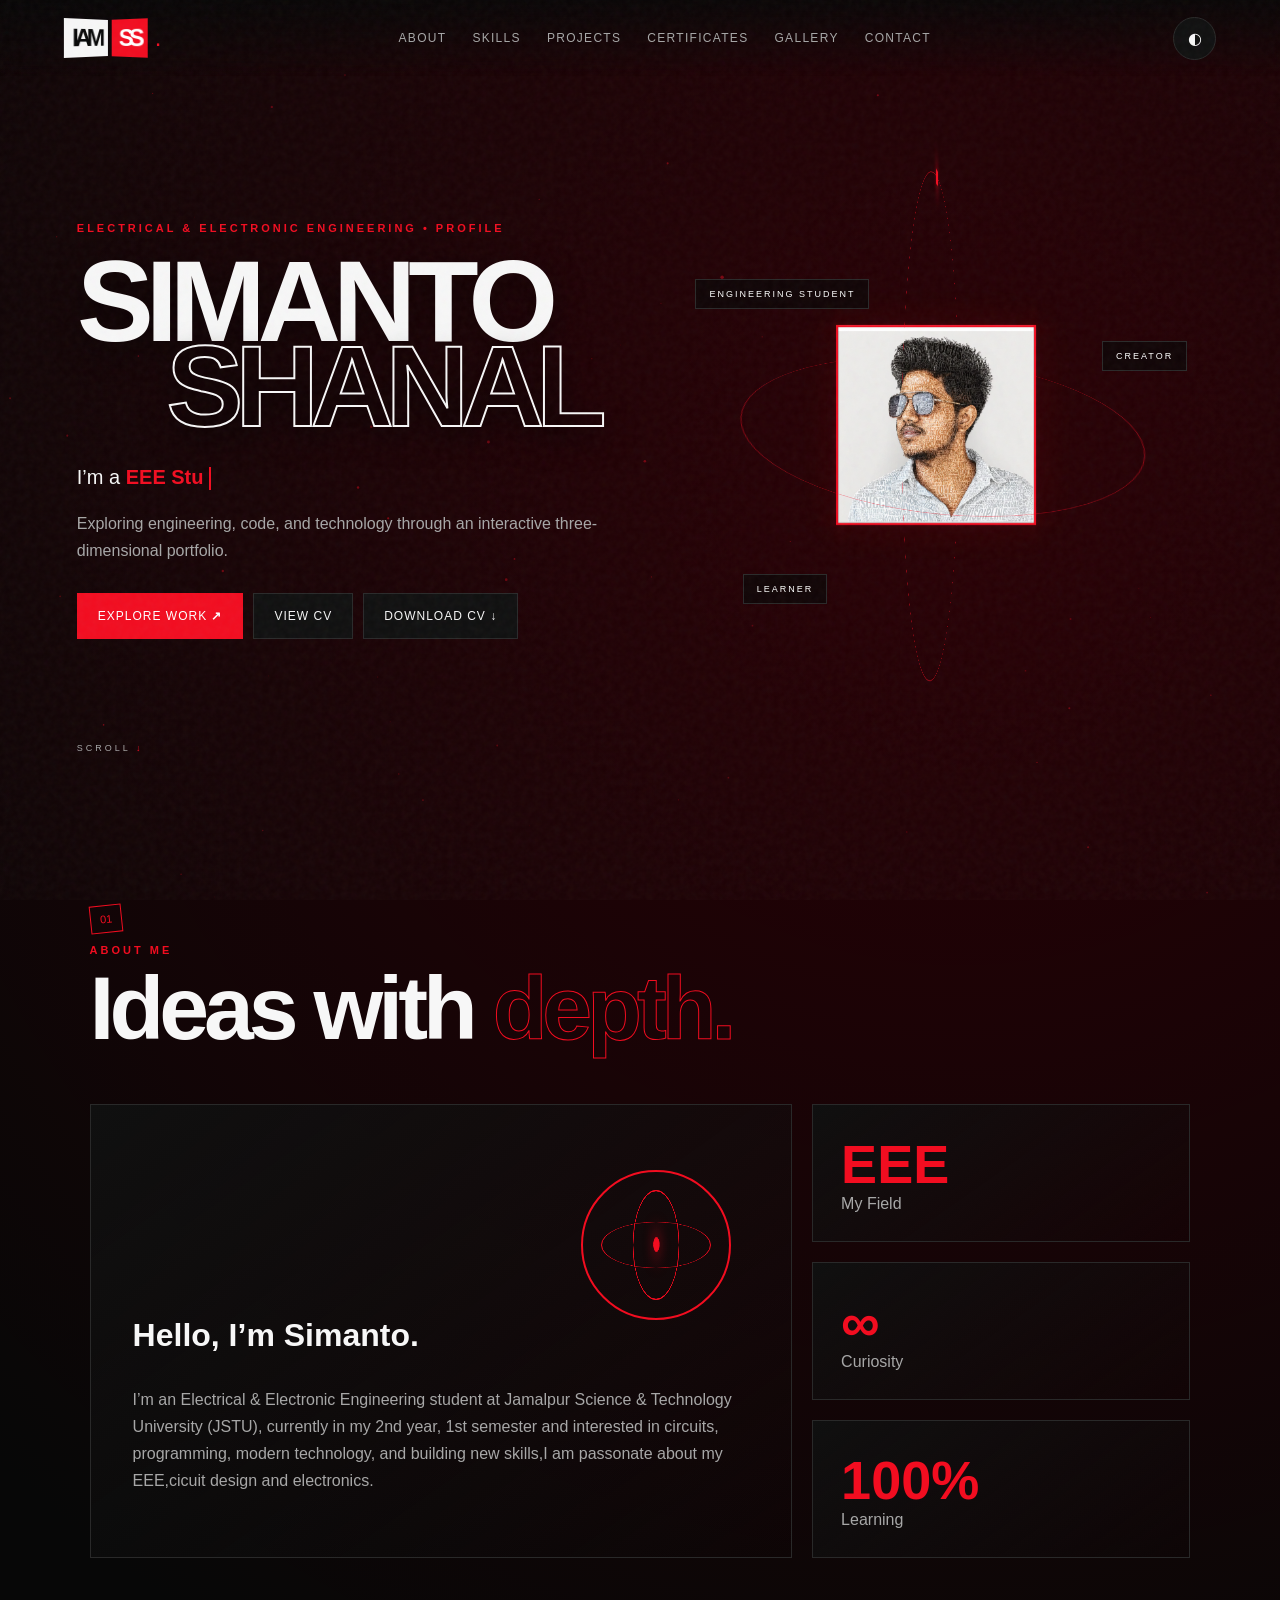
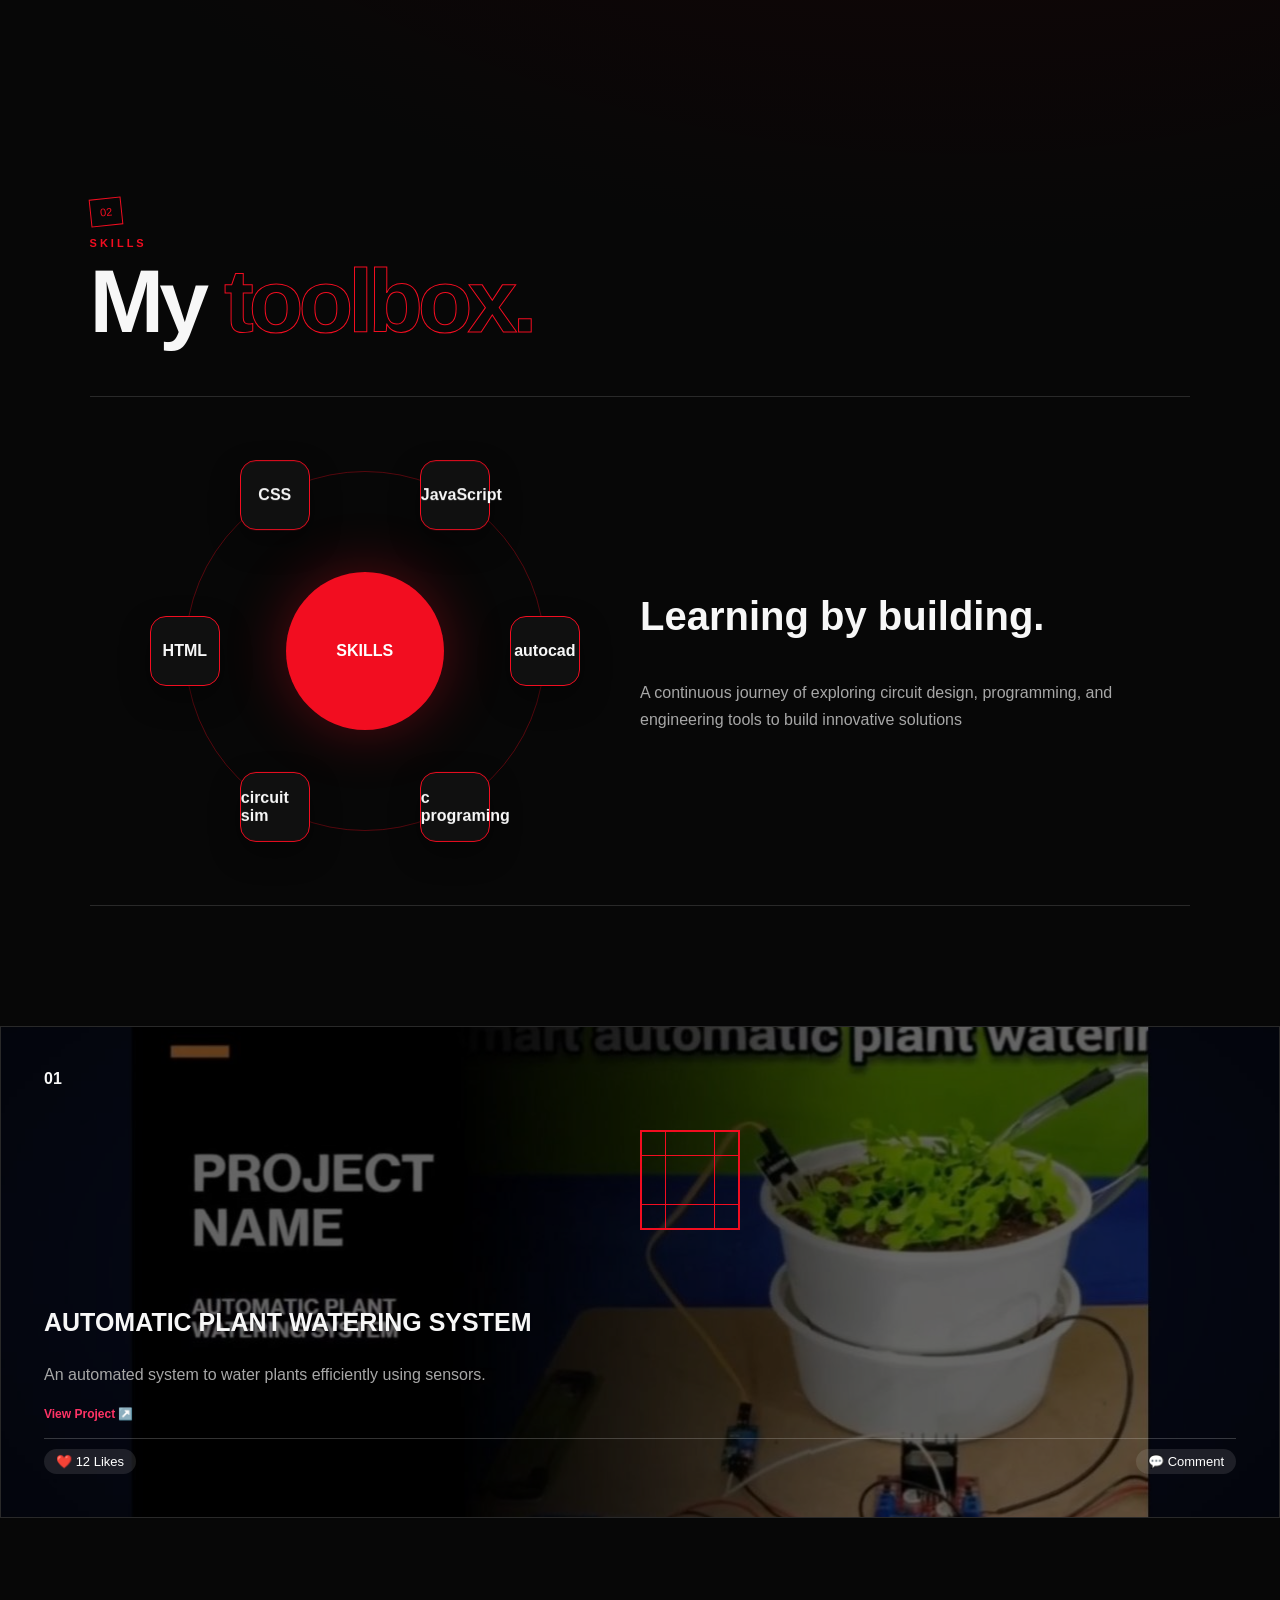
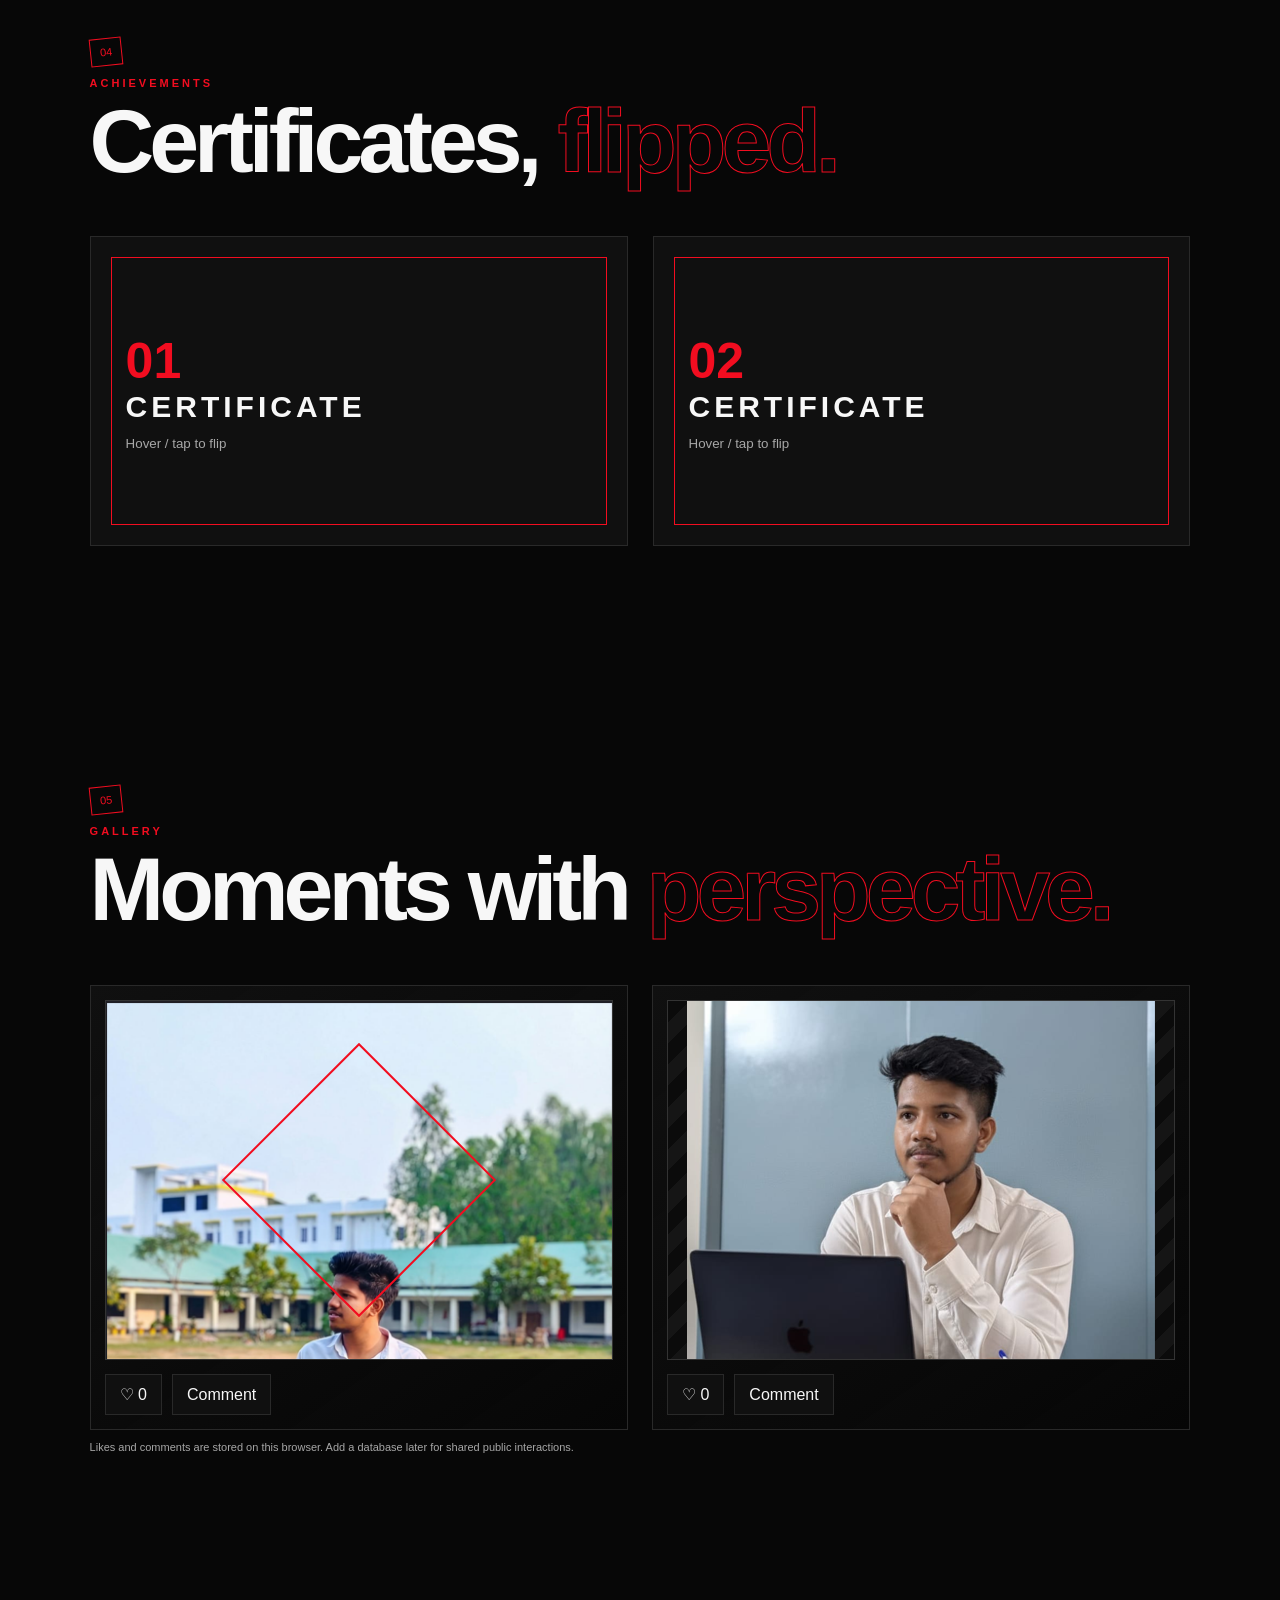
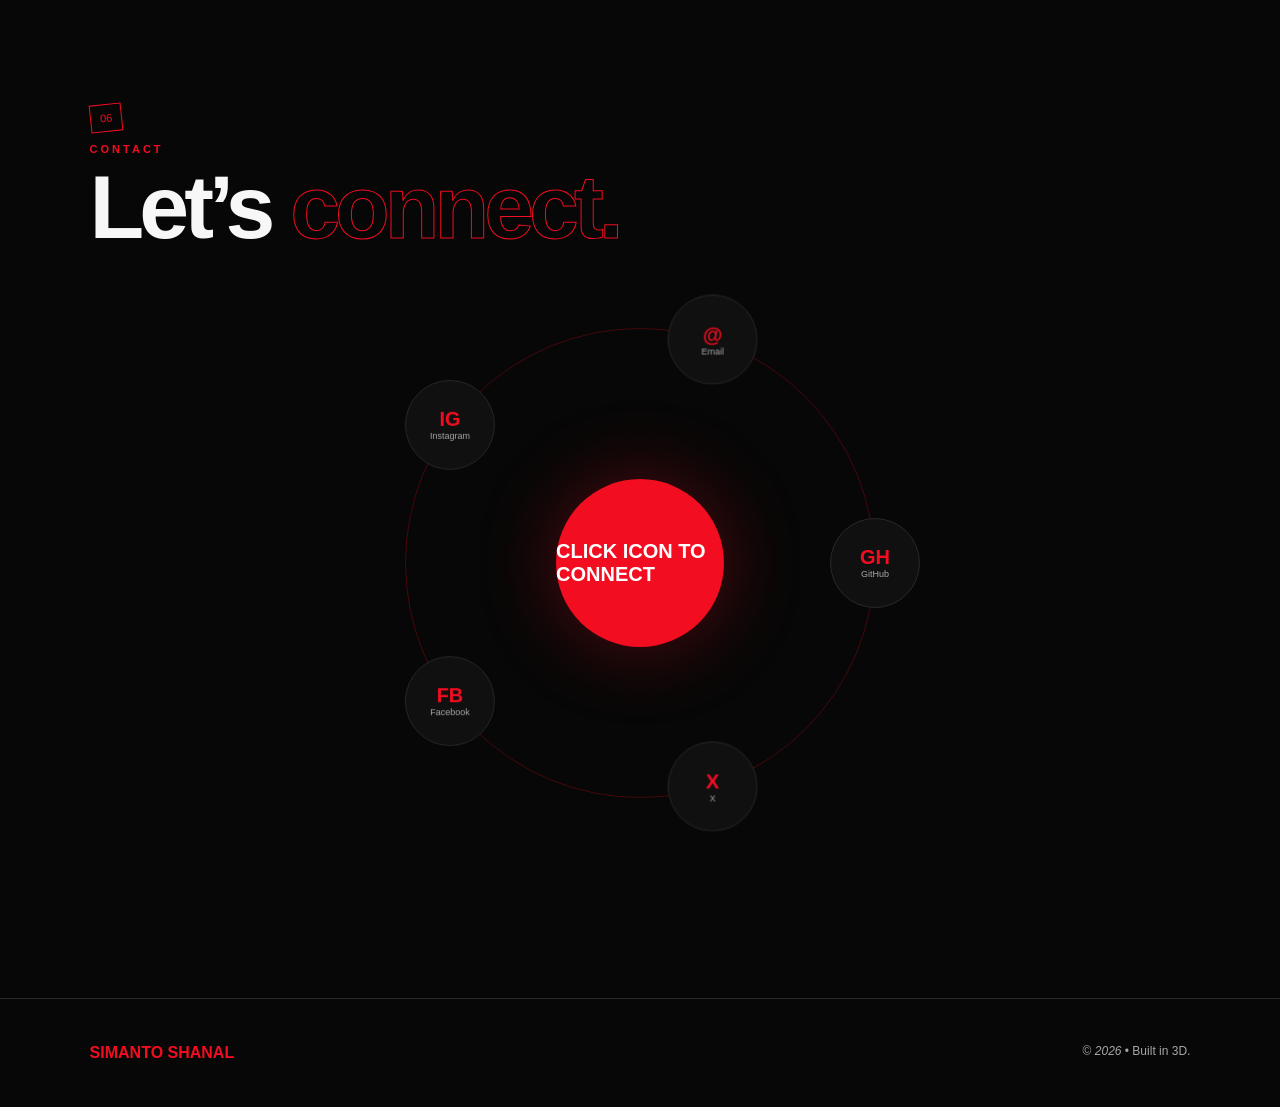
==== commit 937af494: "Revise hero section and CV download links Updated the hero section with new CV links and improved co" ====
--- a/index.html
+++ b/index.html
@@ -3,7 +3,7 @@
 <div id="loader"><div class="loader-cube"><i></i><i></i><i></i><i></i><i></i><i></i></div><strong>SIMANTO SHANAL</strong><span>Loading......</span></div>
 <header class="nav"><a class="logo magnetic" href="#home"><b>I AM</b><b>SS</b><em>.</em></a><nav><a href="#about">About</a><a href="#skills">Skills</a><a href="#projects">Projects</a><a href="#certificates">Certificates</a><a href="#gallery">Gallery</a><a href="#contact">Contact</a></nav><button id="theme" class="round magnetic" aria-label="Toggle theme">◐</button><button id="menu" class="round menu" aria-label="Open menu">☰</button></header>
 <main>
-<section id="home" class="hero"><div class="heroText"><p class="kicker">ELECTRICAL &amp; ELECTRONIC ENGINEERING • PROFILE</p><h1><span>SIMANTO</span><span class="outline">SHANAL</span></h1><p class="type">I’m a <strong id="typed">EEE Student</strong><i></i></p><p class="intro">Exploring engineering, code, and technology through an interactive three-dimensional portfolio.</p><div class="actions"><a href="#projects" class="btn red magnetic">Explore Work <b>↗</b></a><a href="assets/cv.pdf" target="_blank" class="btn magnetic">View CV</a><a href="assets/cv.pdf" download class="btn magnetic">Download CV ↓</a></div></div>
+<section id="home" class="hero"><div class="heroText"><p class="kicker">ELECTRICAL &amp; ELECTRONIC ENGINEERING • PROFILE</p><h1><span>SIMANTO</span><span class="outline">SHANAL</span></h1><p class="type">I’m a <strong id="typed">EEE Student</strong><i></i></p><p class="intro">Exploring engineering, code, and technology through an interactive three-dimensional portfolio.</p><div class="actions"><a href="#projects" class="btn red magnetic">Explore Work <b>↗</b></a><a href="Simanto Shanal - CV.pdf" target="_blank" class="btn magnetic">View CV</a><a href="Simanto Shanal - CV.pdf" download class="btn magnetic">Download CV ↓</a></div></div>
 <div class="hero3d" id="hero3d"><div class="orbit orbit1"><i></i></div><div class="orbit orbit2"><i></i></div><div class="core"><div class="cube"><div class="face f1"><img src="Screenshot 2026-09-24 064106.png" alt="cube" style="width: 100%; height: 100%; object-fit: cover;"></div><div class="face f2"><img src="IMG_20261013_212033.jpg" alt="cube" style="width: 100%; height: 100%; object-fit: cover;"></div><div class="face f3">⚡</div><div class="face f4">me</div><div class="face f5"><img src="Screenshot 2026-10-13 234435.png" alt="cube" style="width: 100%; height: 100%; object-fit: cover;"></div><div class="face f6"><img src="24010610" alt="cube" style="width: 100%; height: 95%; object-fit: cover;"></div></div></div><div class="floatTag t1">ENGINEERING STUDENT</div><div class="floatTag t2">CREATOR</div><div class="floatTag t3">LEARNER</div></div><a class="scroll" href="#about">SCROLL <span>↓</span></a></section>
 <section id="about" class="section"><div class="sectionHead reveal"><span>01</span><p>ABOUT ME</p><h2>Ideas with <em>depth.</em></h2></div><div class="aboutGrid"><article class="glass tilt reveal"><div class="wireSphere"><i></i><i></i><i></i></div><h3>Hello, I’m Simanto.</h3><p>I’m an Electrical &amp; Electronic Engineering student at Jamalpur Science & Technology University (JSTU), currently in my 2nd year, 1st semester and interested in circuits, programming, modern technology, and building new skills,I am passonate about my EEE,cicuit design and electronics.</p></article><div class="stats"><article class="tilt reveal"><strong>EEE</strong><span>My Field</span></article><article class="tilt reveal"><strong>∞</strong><span>Curiosity</span></article><article class="tilt reveal"><strong>100%</strong><span>Learning</span></article></div></div></section>
 <section id="skills" class="section"><div class="sectionHead reveal"><span>02</span><p>SKILLS</p><h2>My <em>toolbox.</em></h2></div><div class="skillStage reveal"><div class="skillOrbit"><div class="skillCore">SKILLS</div><span style="--a:0deg">autocad</span><span style="--a:60deg">c programing</span><span style="--a:120deg">circuit sim</span><span style="--a:180deg">HTML</span><span style="--a:240deg">CSS</span><span style="--a:300deg">JavaScript</span></div><div class="skillCopy"><h3>Learning by building.</h3><p>A continuous journey of exploring circuit design, programming, and engineering tools to build innovative solutions</p></div></div></section>
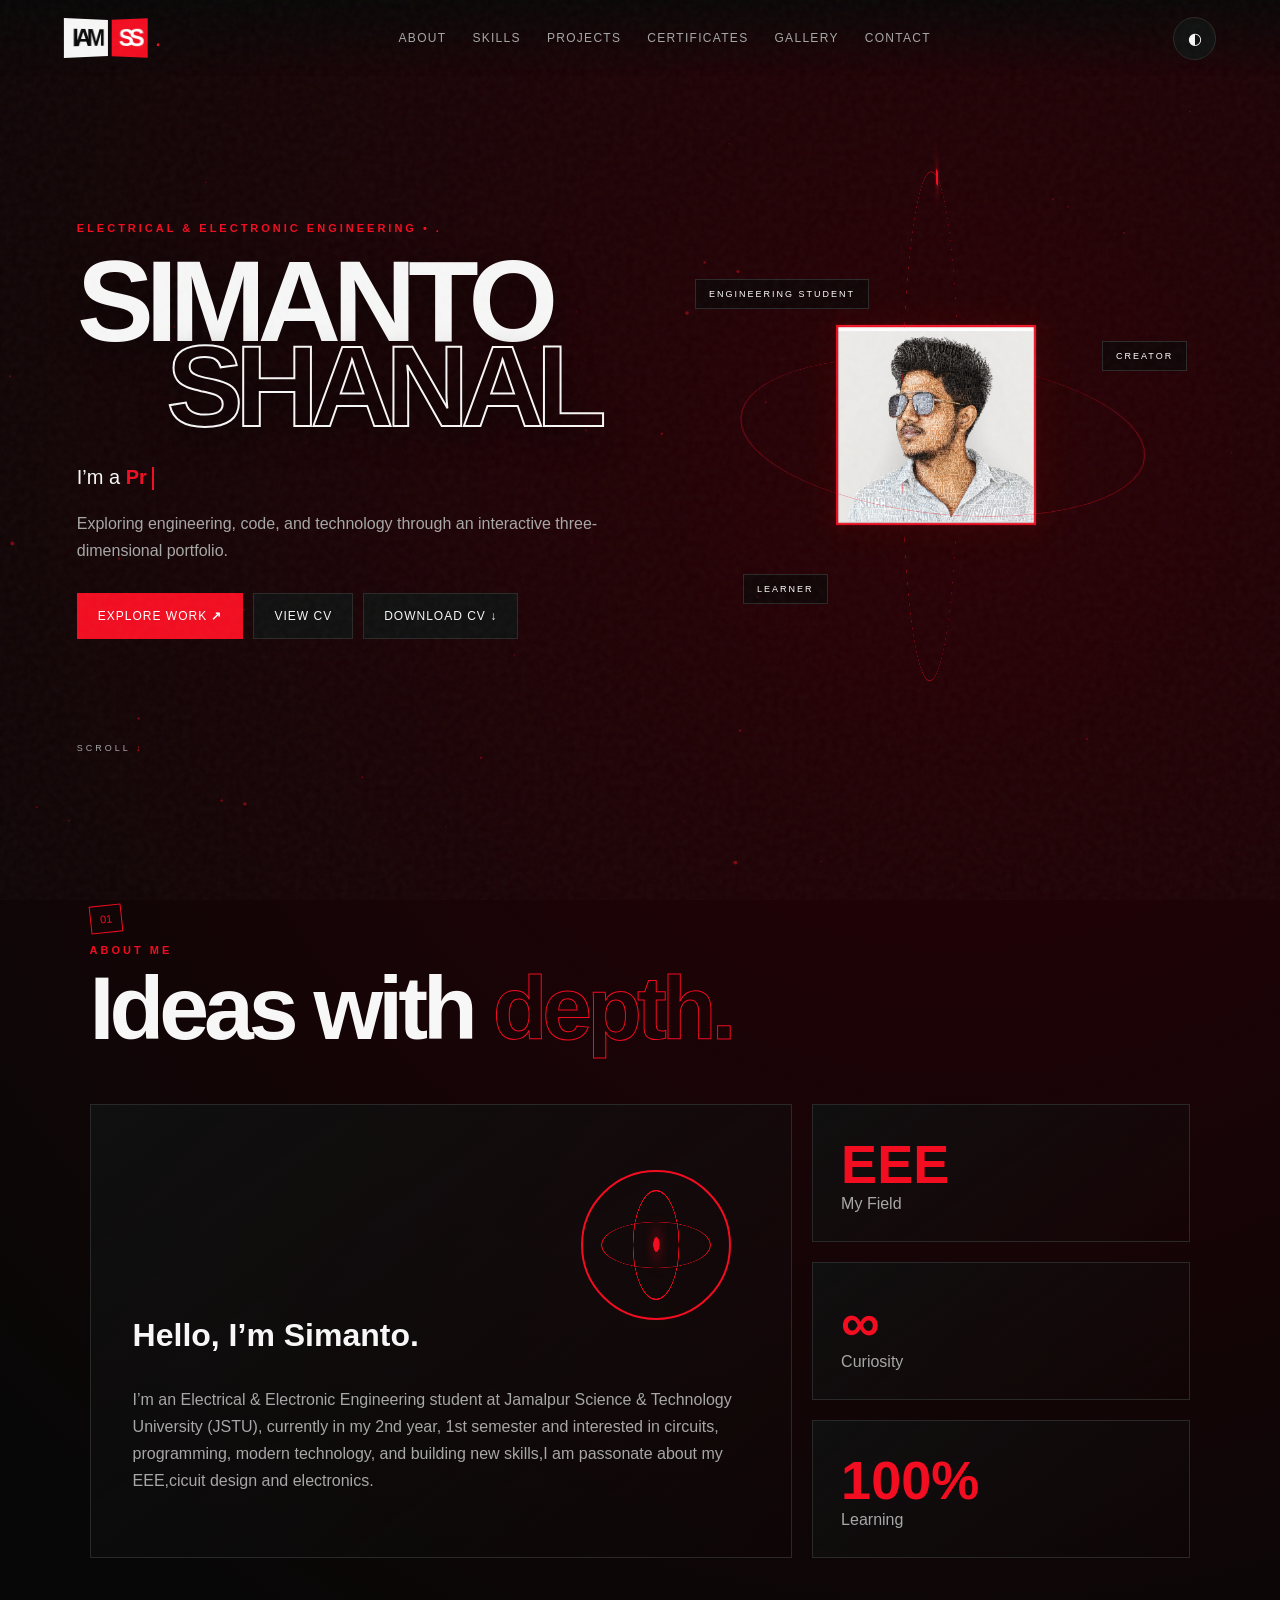
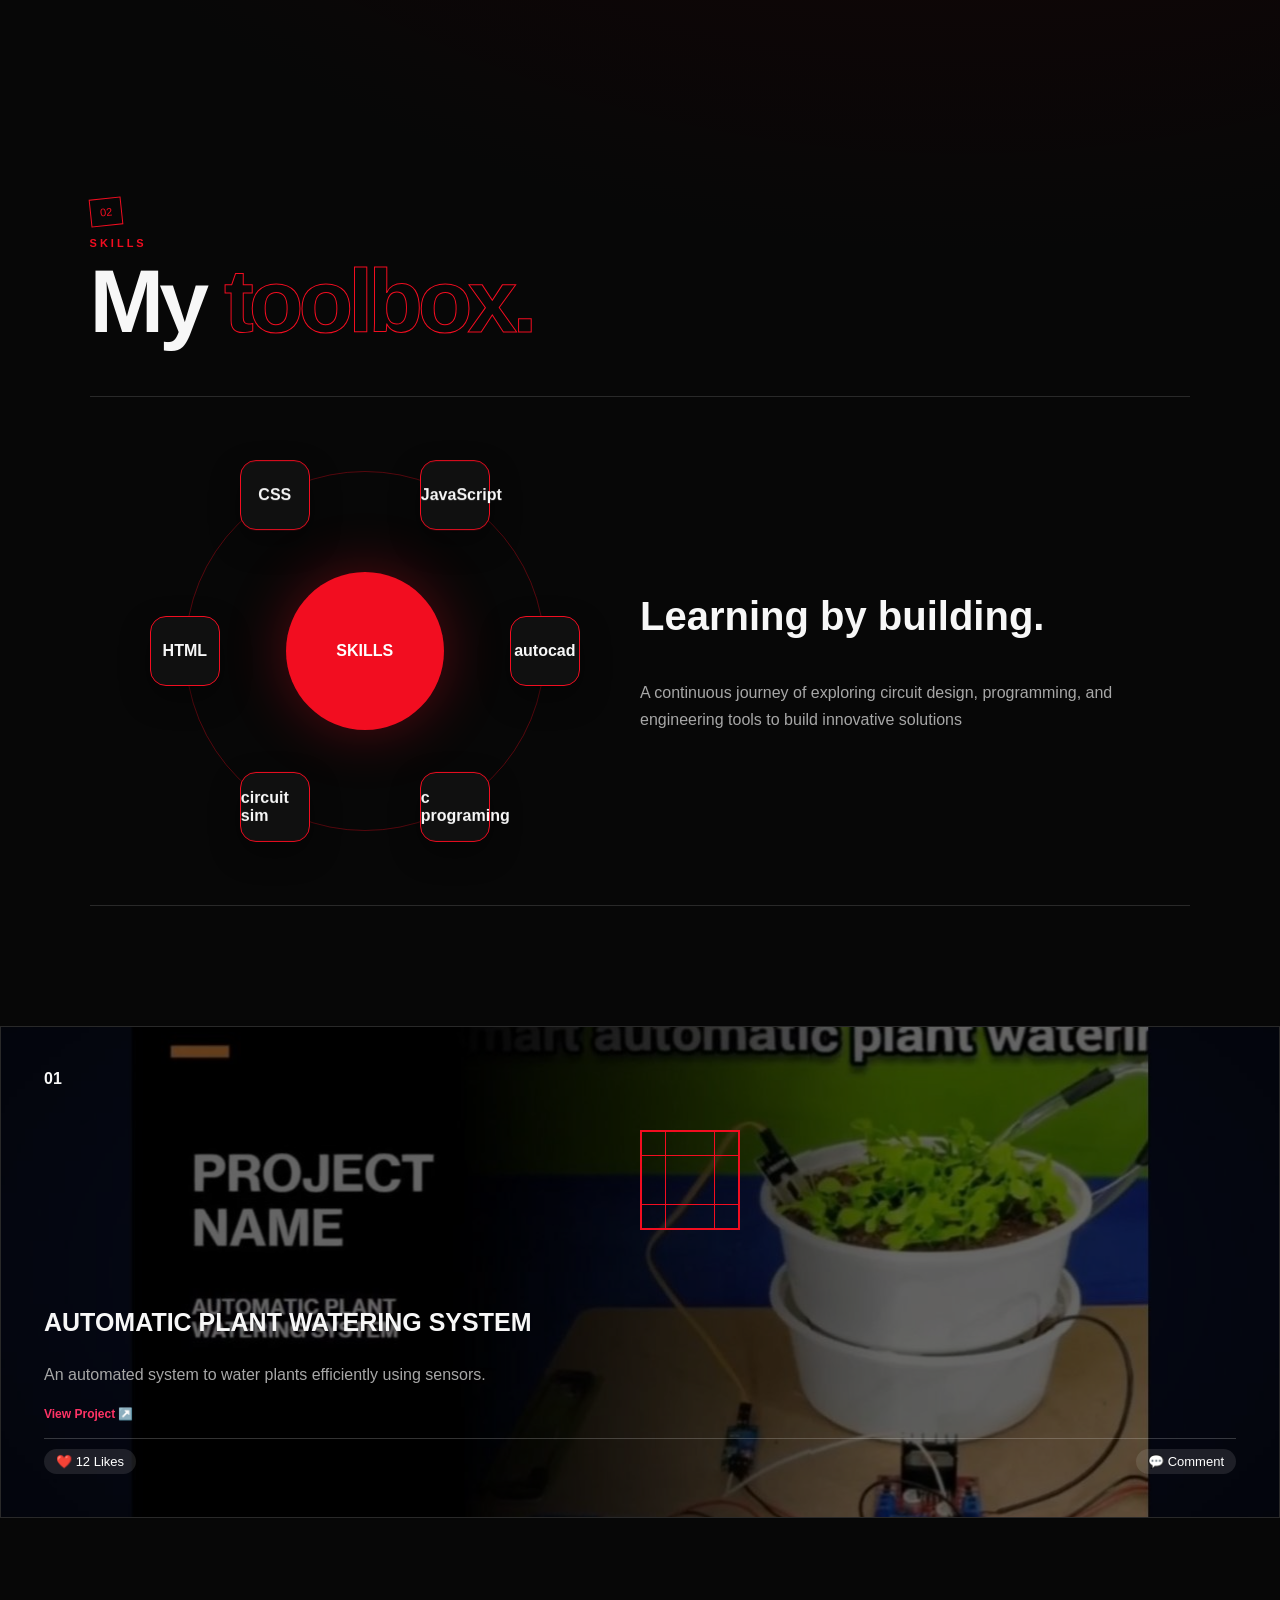
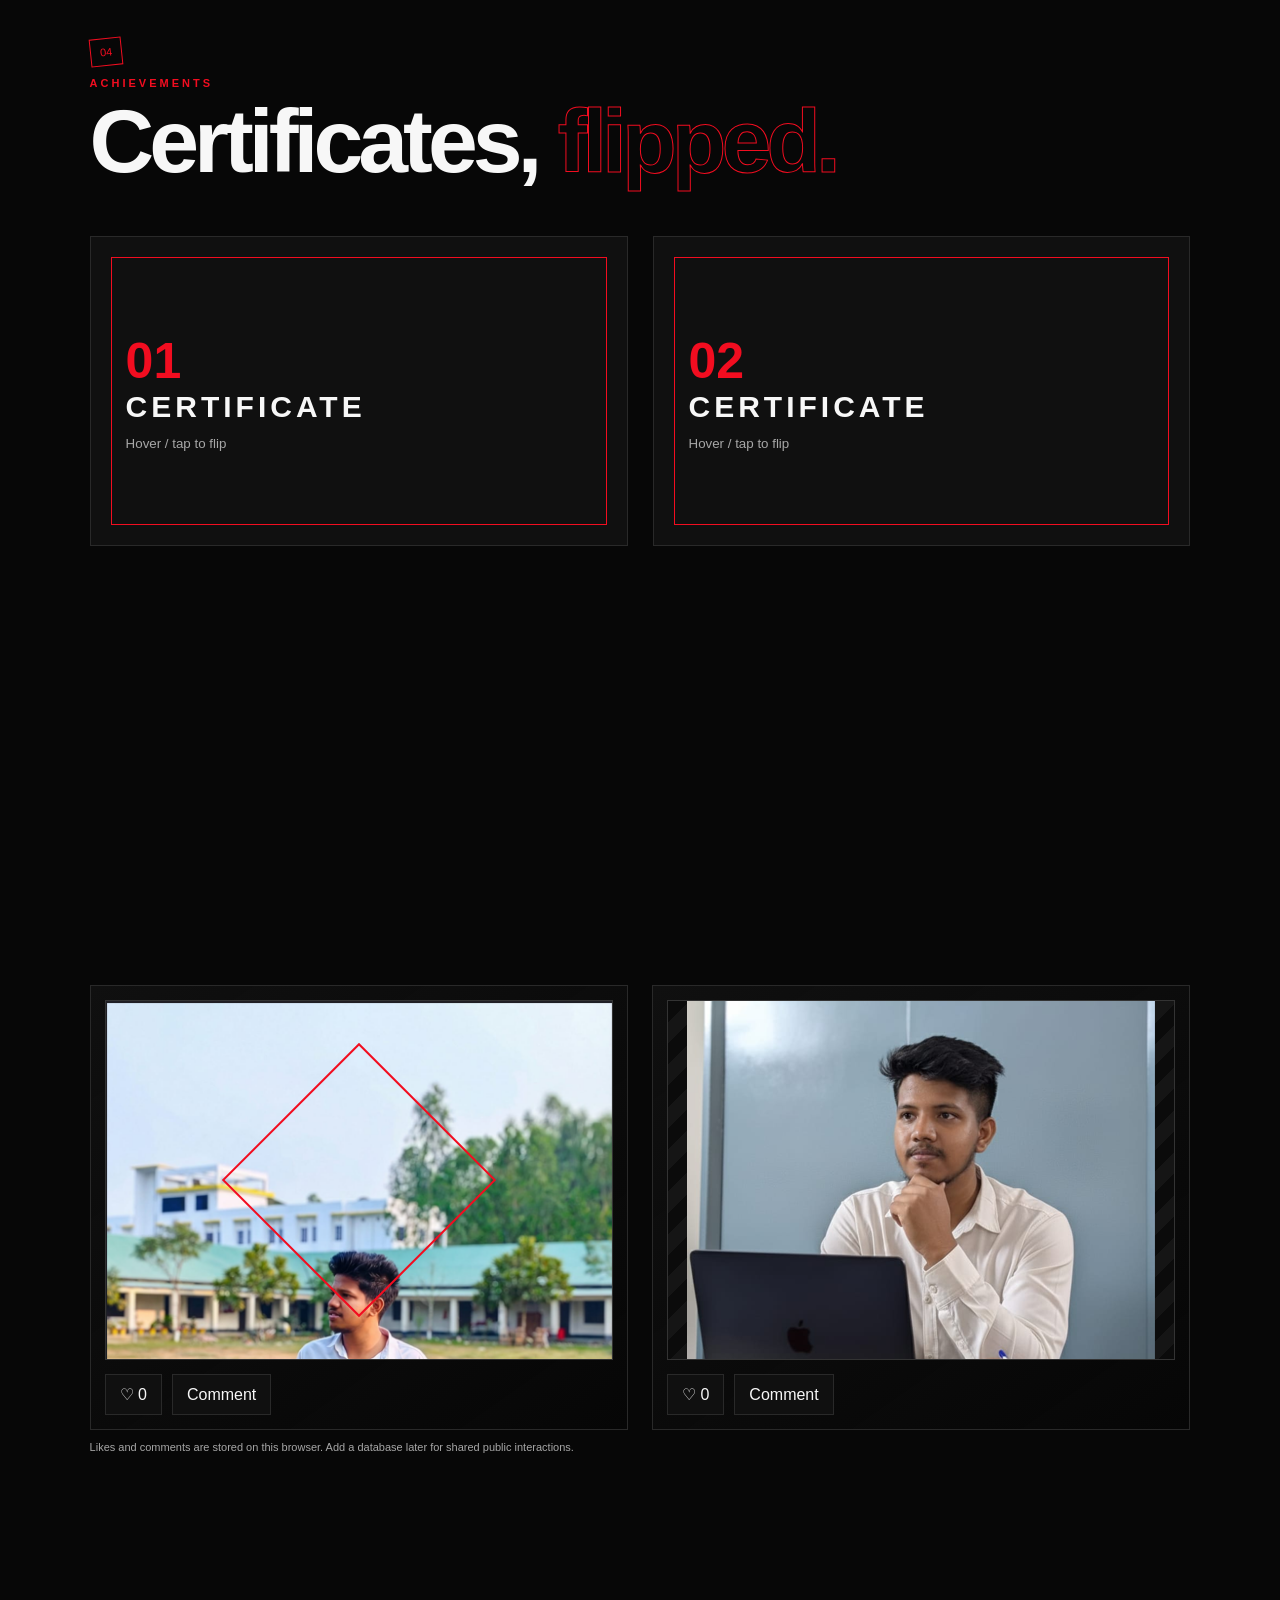
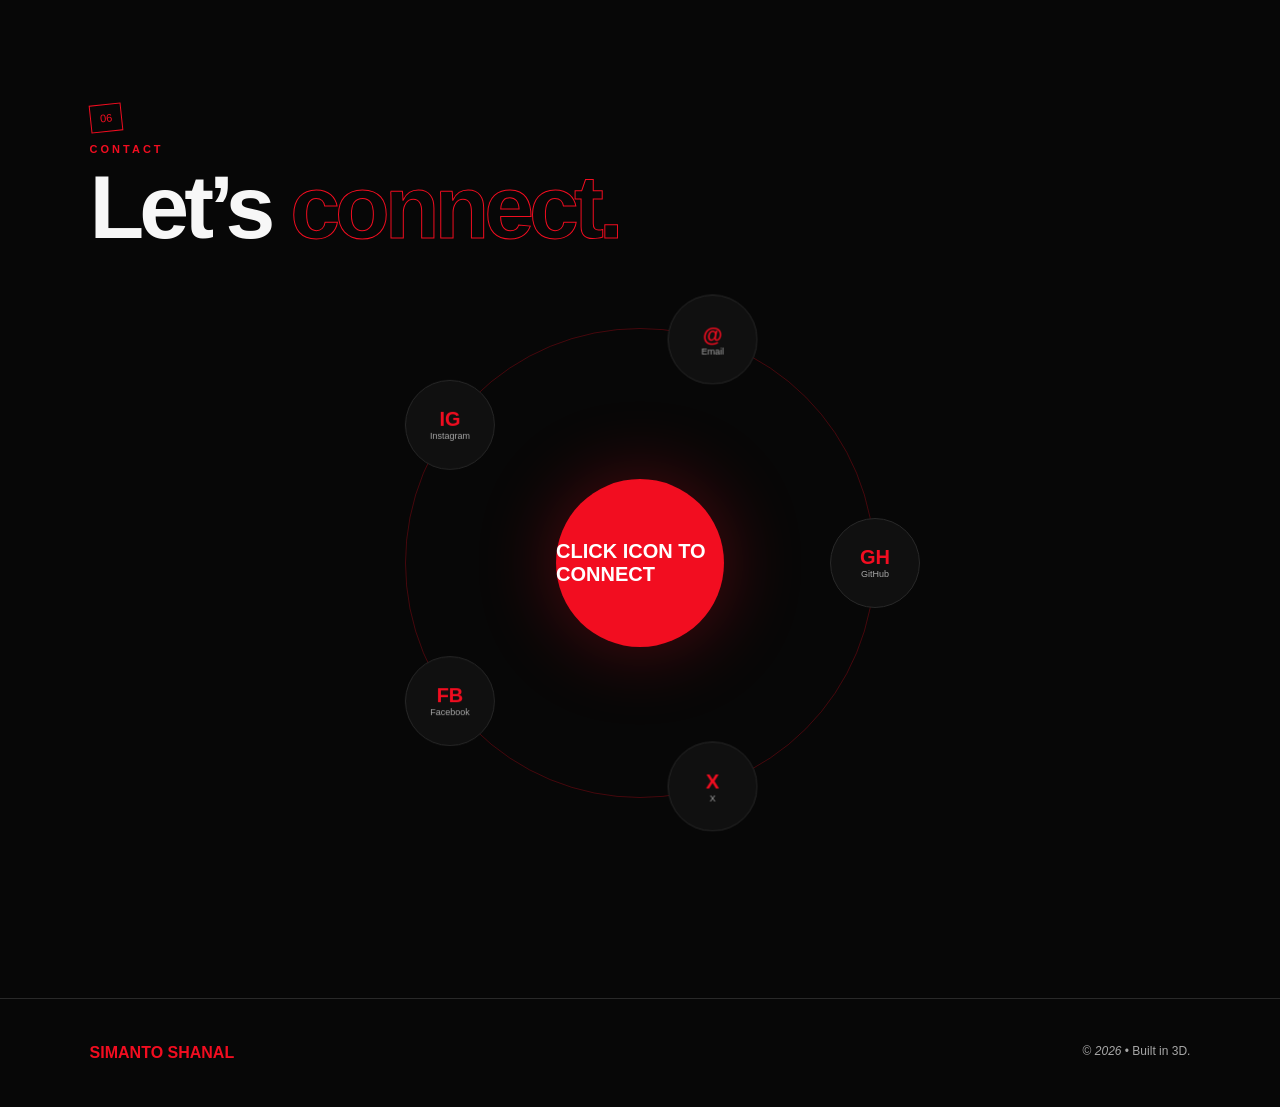
==== commit 80abe610: "Revise hero section in index.html Updated hero section content and improved formatting." ====
--- a/index.html
+++ b/index.html
@@ -3,7 +3,7 @@
 <div id="loader"><div class="loader-cube"><i></i><i></i><i></i><i></i><i></i><i></i></div><strong>SIMANTO SHANAL</strong><span>Loading......</span></div>
 <header class="nav"><a class="logo magnetic" href="#home"><b>I AM</b><b>SS</b><em>.</em></a><nav><a href="#about">About</a><a href="#skills">Skills</a><a href="#projects">Projects</a><a href="#certificates">Certificates</a><a href="#gallery">Gallery</a><a href="#contact">Contact</a></nav><button id="theme" class="round magnetic" aria-label="Toggle theme">◐</button><button id="menu" class="round menu" aria-label="Open menu">☰</button></header>
 <main>
-<section id="home" class="hero"><div class="heroText"><p class="kicker">ELECTRICAL &amp; ELECTRONIC ENGINEERING • PROFILE</p><h1><span>SIMANTO</span><span class="outline">SHANAL</span></h1><p class="type">I’m a <strong id="typed">EEE Student</strong><i></i></p><p class="intro">Exploring engineering, code, and technology through an interactive three-dimensional portfolio.</p><div class="actions"><a href="#projects" class="btn red magnetic">Explore Work <b>↗</b></a><a href="Simanto Shanal - CV.pdf" target="_blank" class="btn magnetic">View CV</a><a href="Simanto Shanal - CV.pdf" download class="btn magnetic">Download CV ↓</a></div></div>
+<section id="home" class="hero"><div class="heroText"><p class="kicker">ELECTRICAL &amp; ELECTRONIC ENGINEERING • .</p><h1><span>SIMANTO</span><span class="outline">SHANAL</span></h1><p class="type">I’m a <strong id="typed">EEE Student</strong><i></i></p><p class="intro">Exploring engineering, code, and technology through an interactive three-dimensional portfolio.</p><div class="actions"><a href="#projects" class="btn red magnetic">Explore Work <b>↗</b></a><a href="Simanto Shanal - CV.pdf" target="_blank" class="btn magnetic">View CV</a><a href="Simanto Shanal - CV.pdf" download class="btn magnetic">Download CV ↓</a></div></div>
 <div class="hero3d" id="hero3d"><div class="orbit orbit1"><i></i></div><div class="orbit orbit2"><i></i></div><div class="core"><div class="cube"><div class="face f1"><img src="Screenshot 2026-09-24 064106.png" alt="cube" style="width: 100%; height: 100%; object-fit: cover;"></div><div class="face f2"><img src="IMG_20261013_212033.jpg" alt="cube" style="width: 100%; height: 100%; object-fit: cover;"></div><div class="face f3">⚡</div><div class="face f4">me</div><div class="face f5"><img src="Screenshot 2026-10-13 234435.png" alt="cube" style="width: 100%; height: 100%; object-fit: cover;"></div><div class="face f6"><img src="24010610" alt="cube" style="width: 100%; height: 95%; object-fit: cover;"></div></div></div><div class="floatTag t1">ENGINEERING STUDENT</div><div class="floatTag t2">CREATOR</div><div class="floatTag t3">LEARNER</div></div><a class="scroll" href="#about">SCROLL <span>↓</span></a></section>
 <section id="about" class="section"><div class="sectionHead reveal"><span>01</span><p>ABOUT ME</p><h2>Ideas with <em>depth.</em></h2></div><div class="aboutGrid"><article class="glass tilt reveal"><div class="wireSphere"><i></i><i></i><i></i></div><h3>Hello, I’m Simanto.</h3><p>I’m an Electrical &amp; Electronic Engineering student at Jamalpur Science & Technology University (JSTU), currently in my 2nd year, 1st semester and interested in circuits, programming, modern technology, and building new skills,I am passonate about my EEE,cicuit design and electronics.</p></article><div class="stats"><article class="tilt reveal"><strong>EEE</strong><span>My Field</span></article><article class="tilt reveal"><strong>∞</strong><span>Curiosity</span></article><article class="tilt reveal"><strong>100%</strong><span>Learning</span></article></div></div></section>
 <section id="skills" class="section"><div class="sectionHead reveal"><span>02</span><p>SKILLS</p><h2>My <em>toolbox.</em></h2></div><div class="skillStage reveal"><div class="skillOrbit"><div class="skillCore">SKILLS</div><span style="--a:0deg">autocad</span><span style="--a:60deg">c programing</span><span style="--a:120deg">circuit sim</span><span style="--a:180deg">HTML</span><span style="--a:240deg">CSS</span><span style="--a:300deg">JavaScript</span></div><div class="skillCopy"><h3>Learning by building.</h3><p>A continuous journey of exploring circuit design, programming, and engineering tools to build innovative solutions</p></div></div></section>
